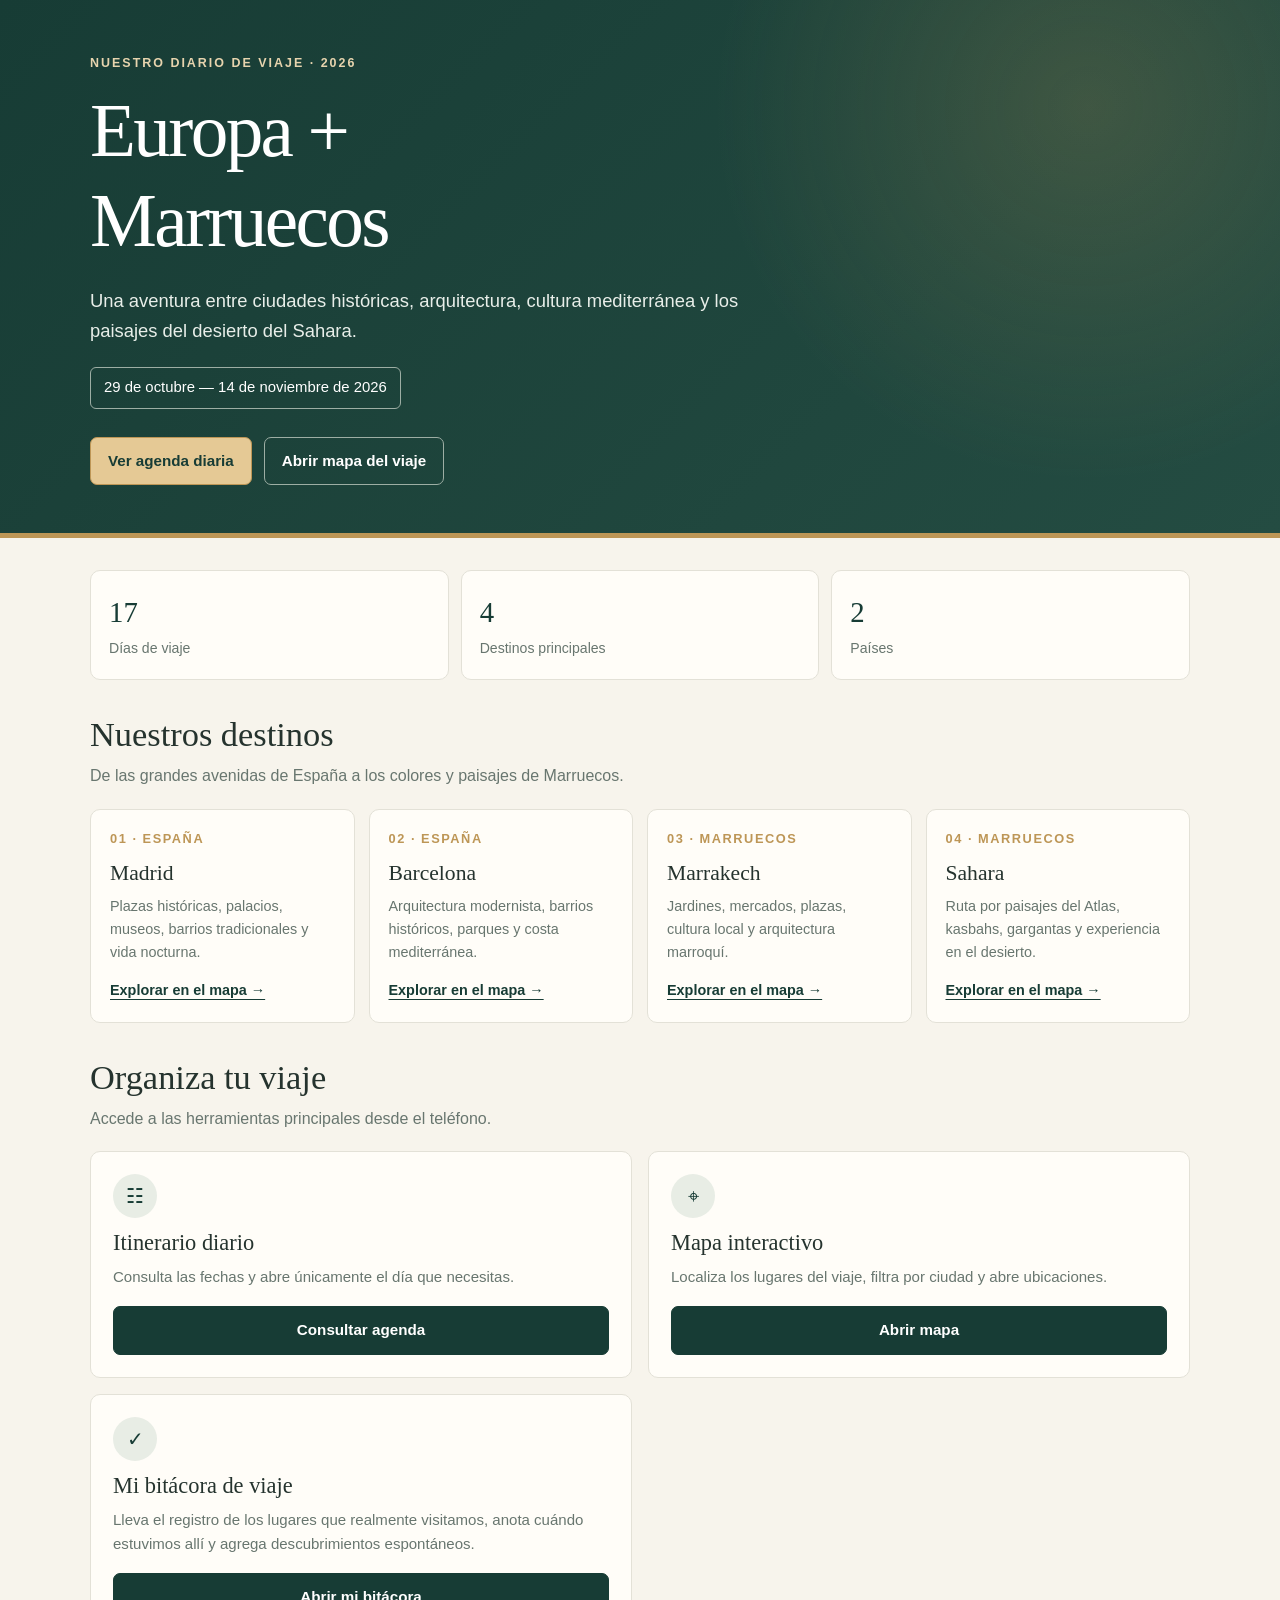
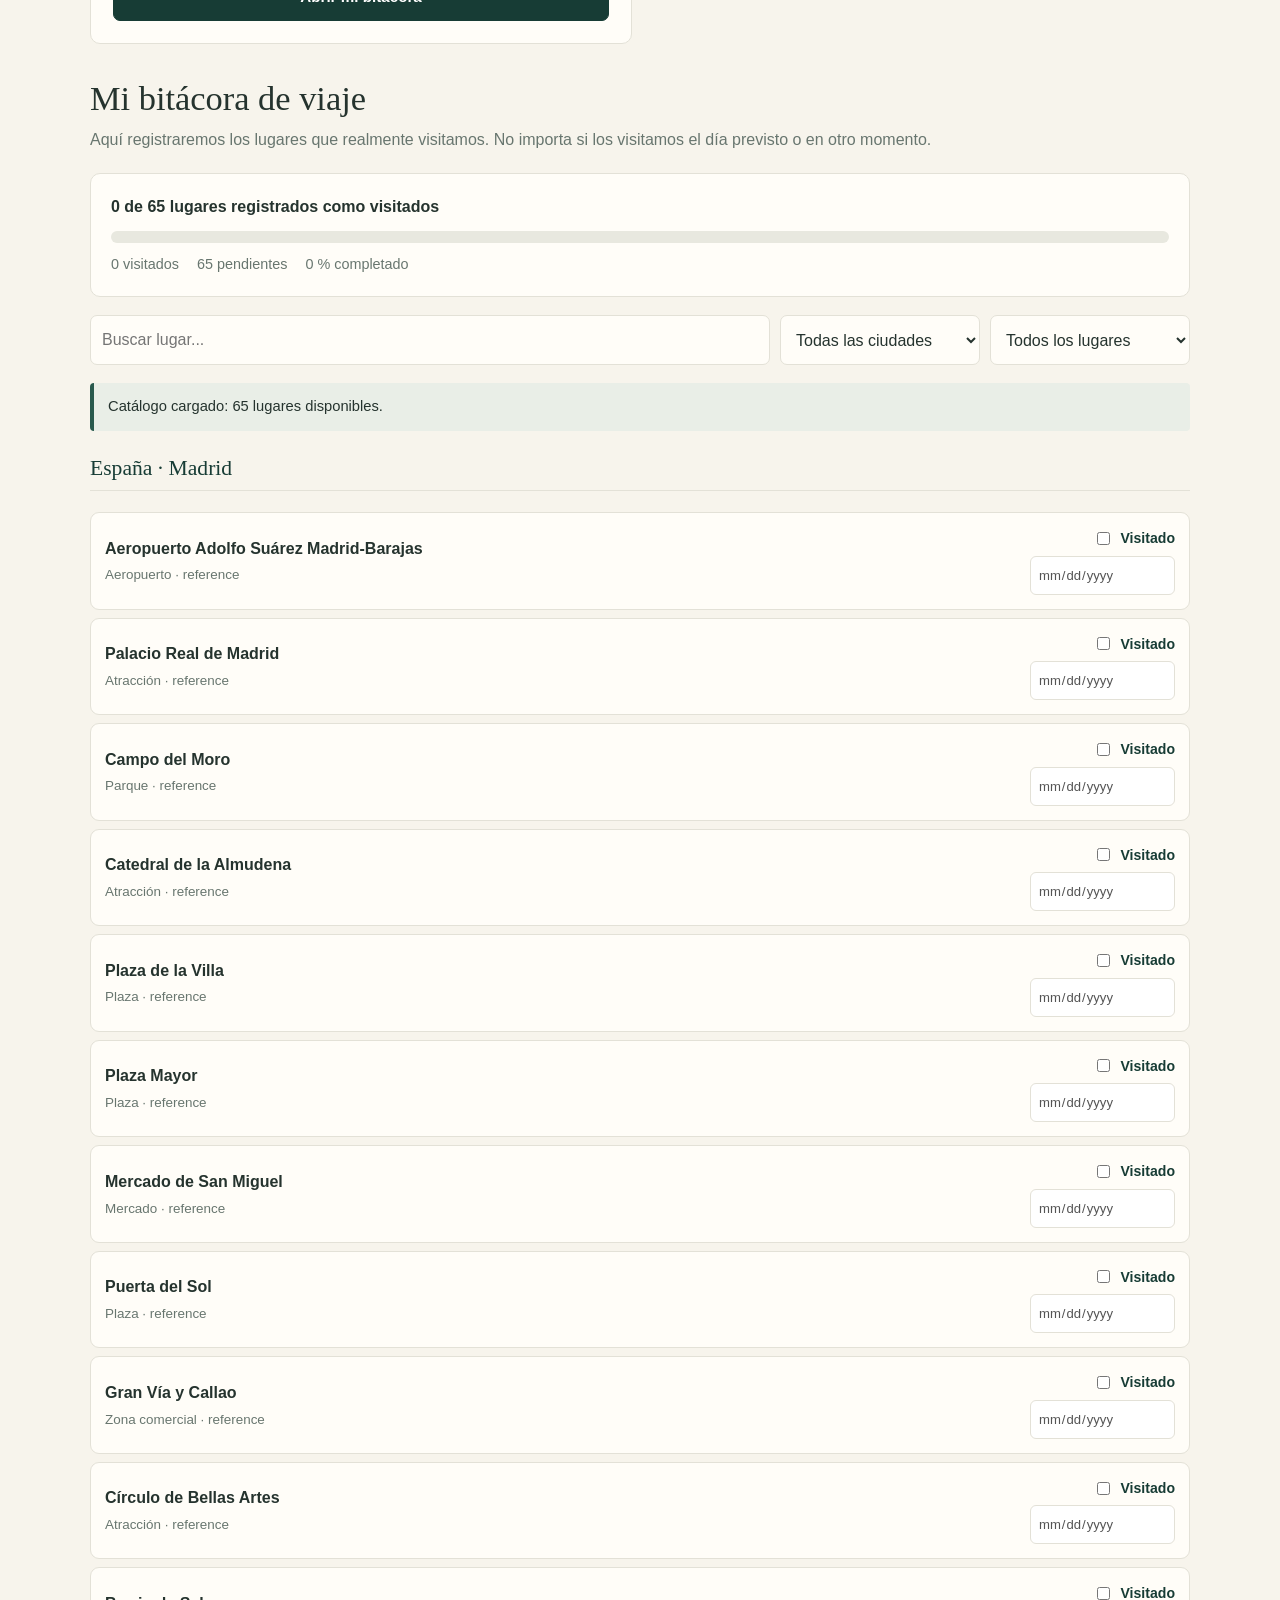
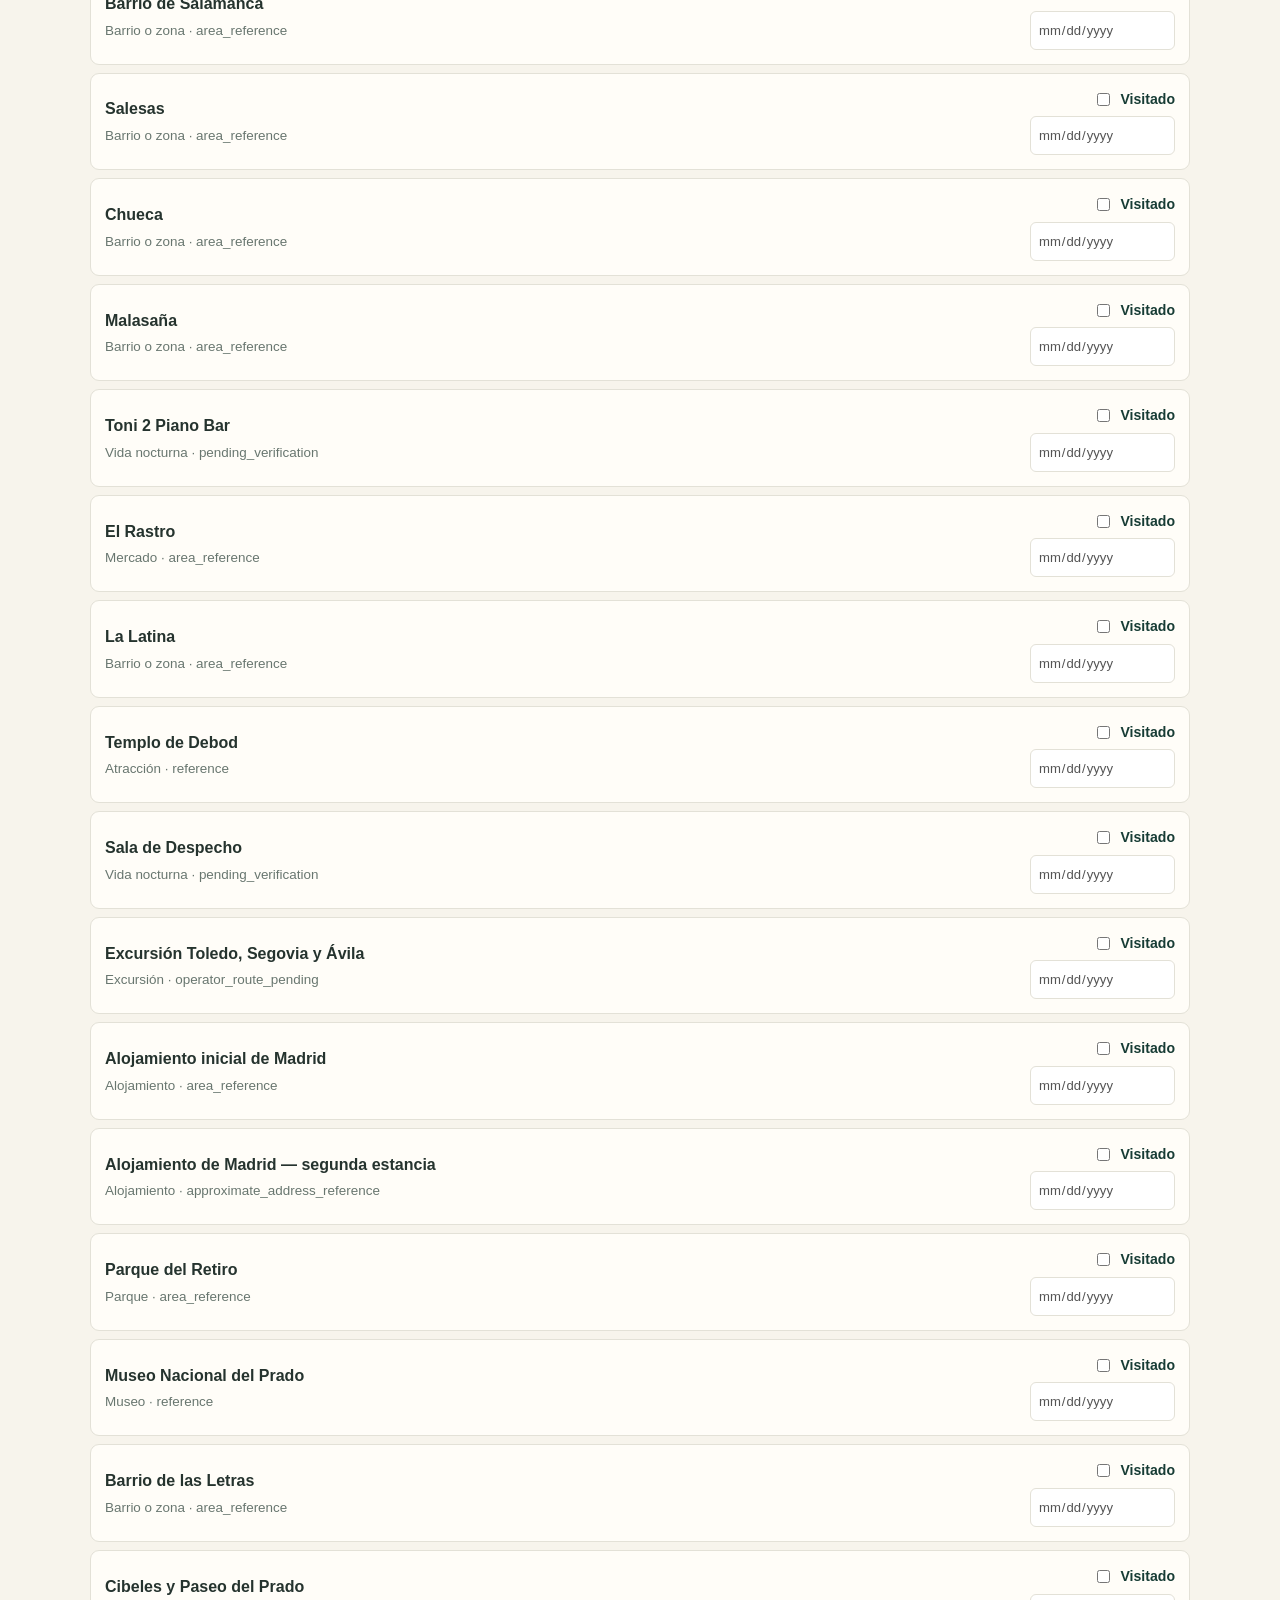
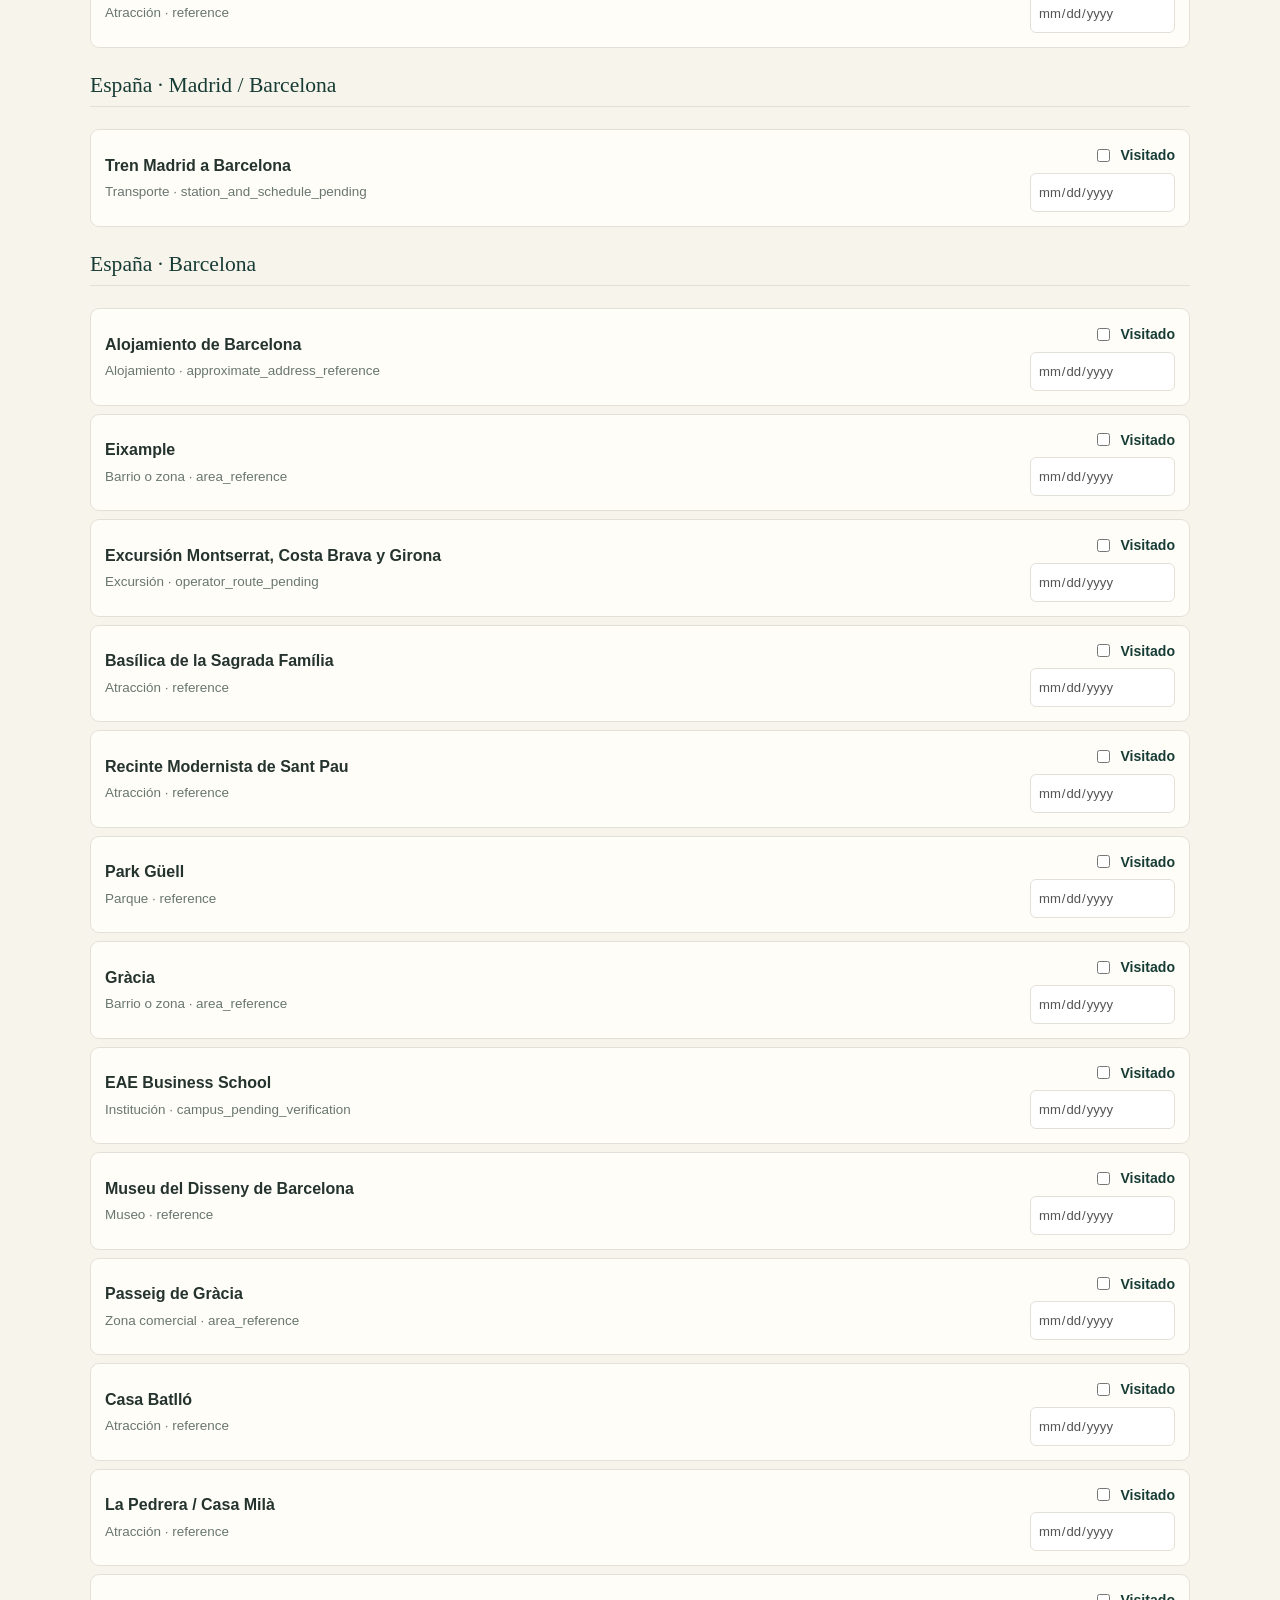
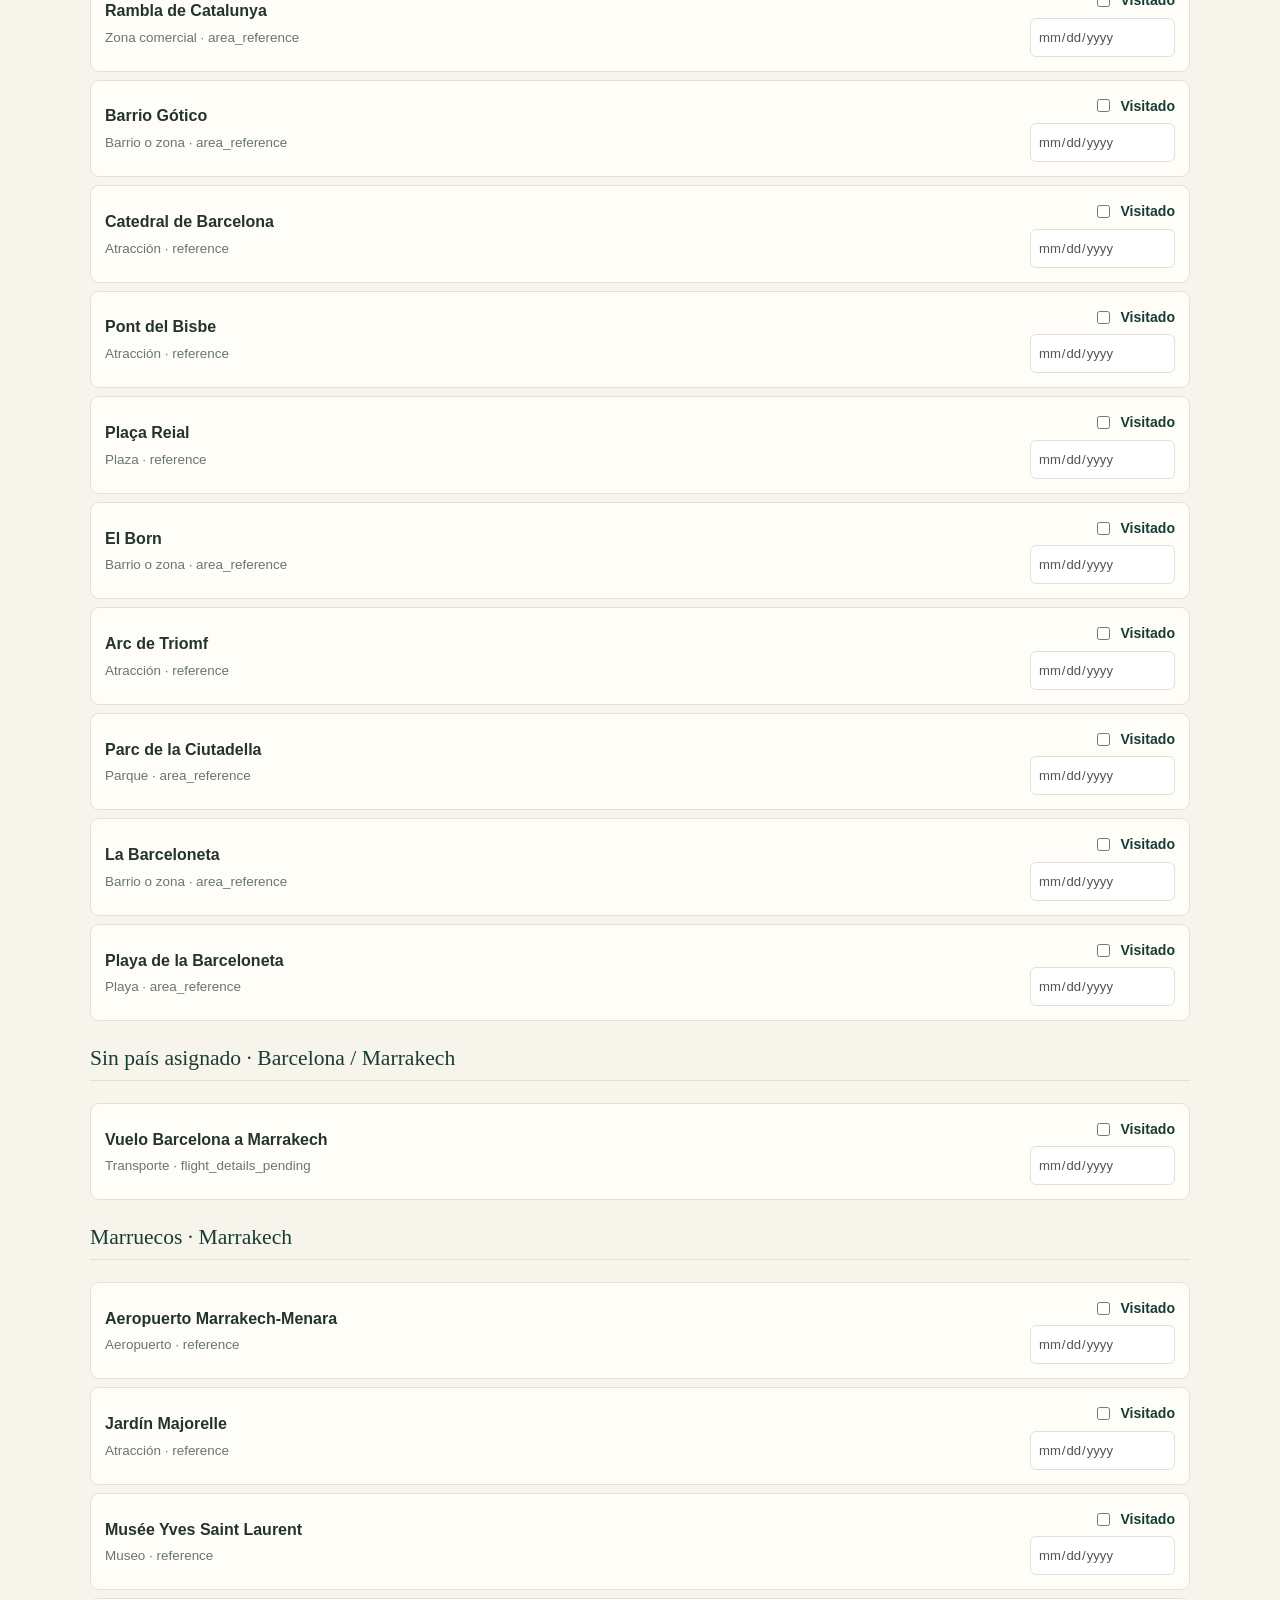
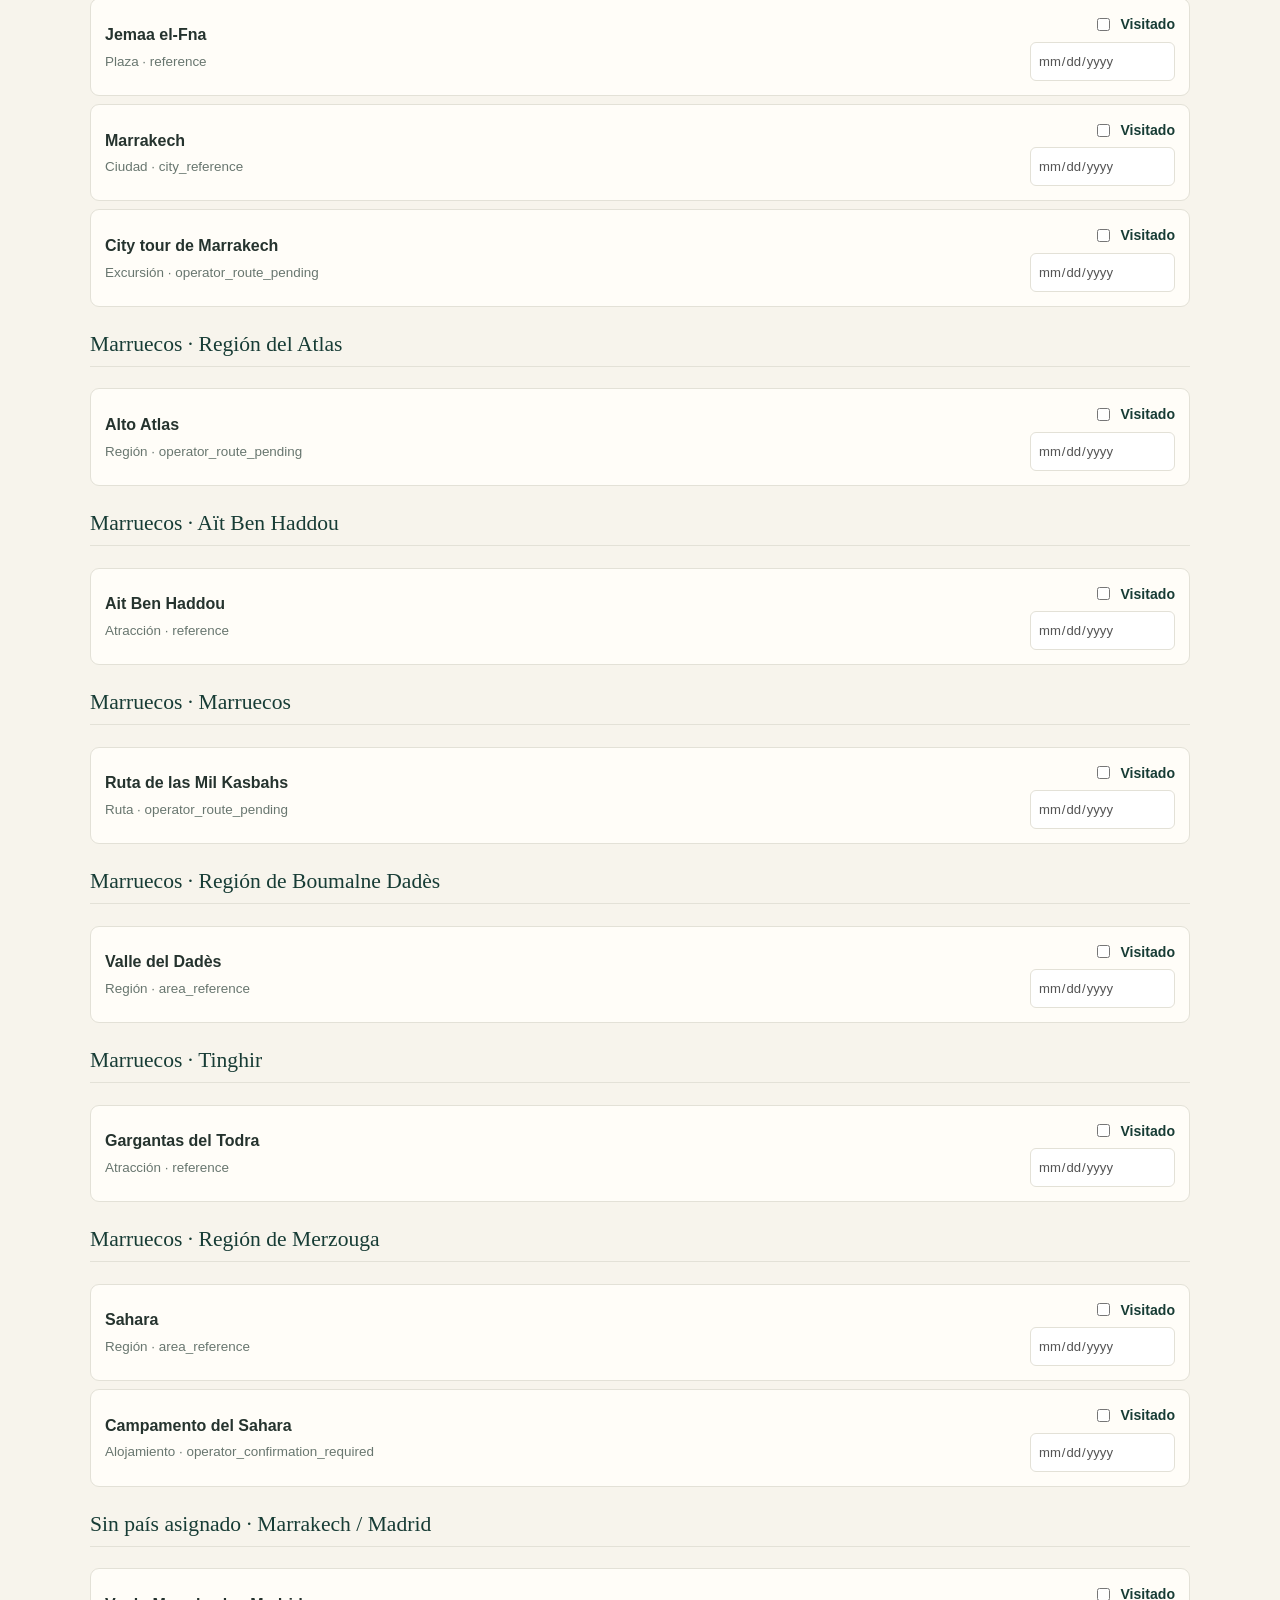
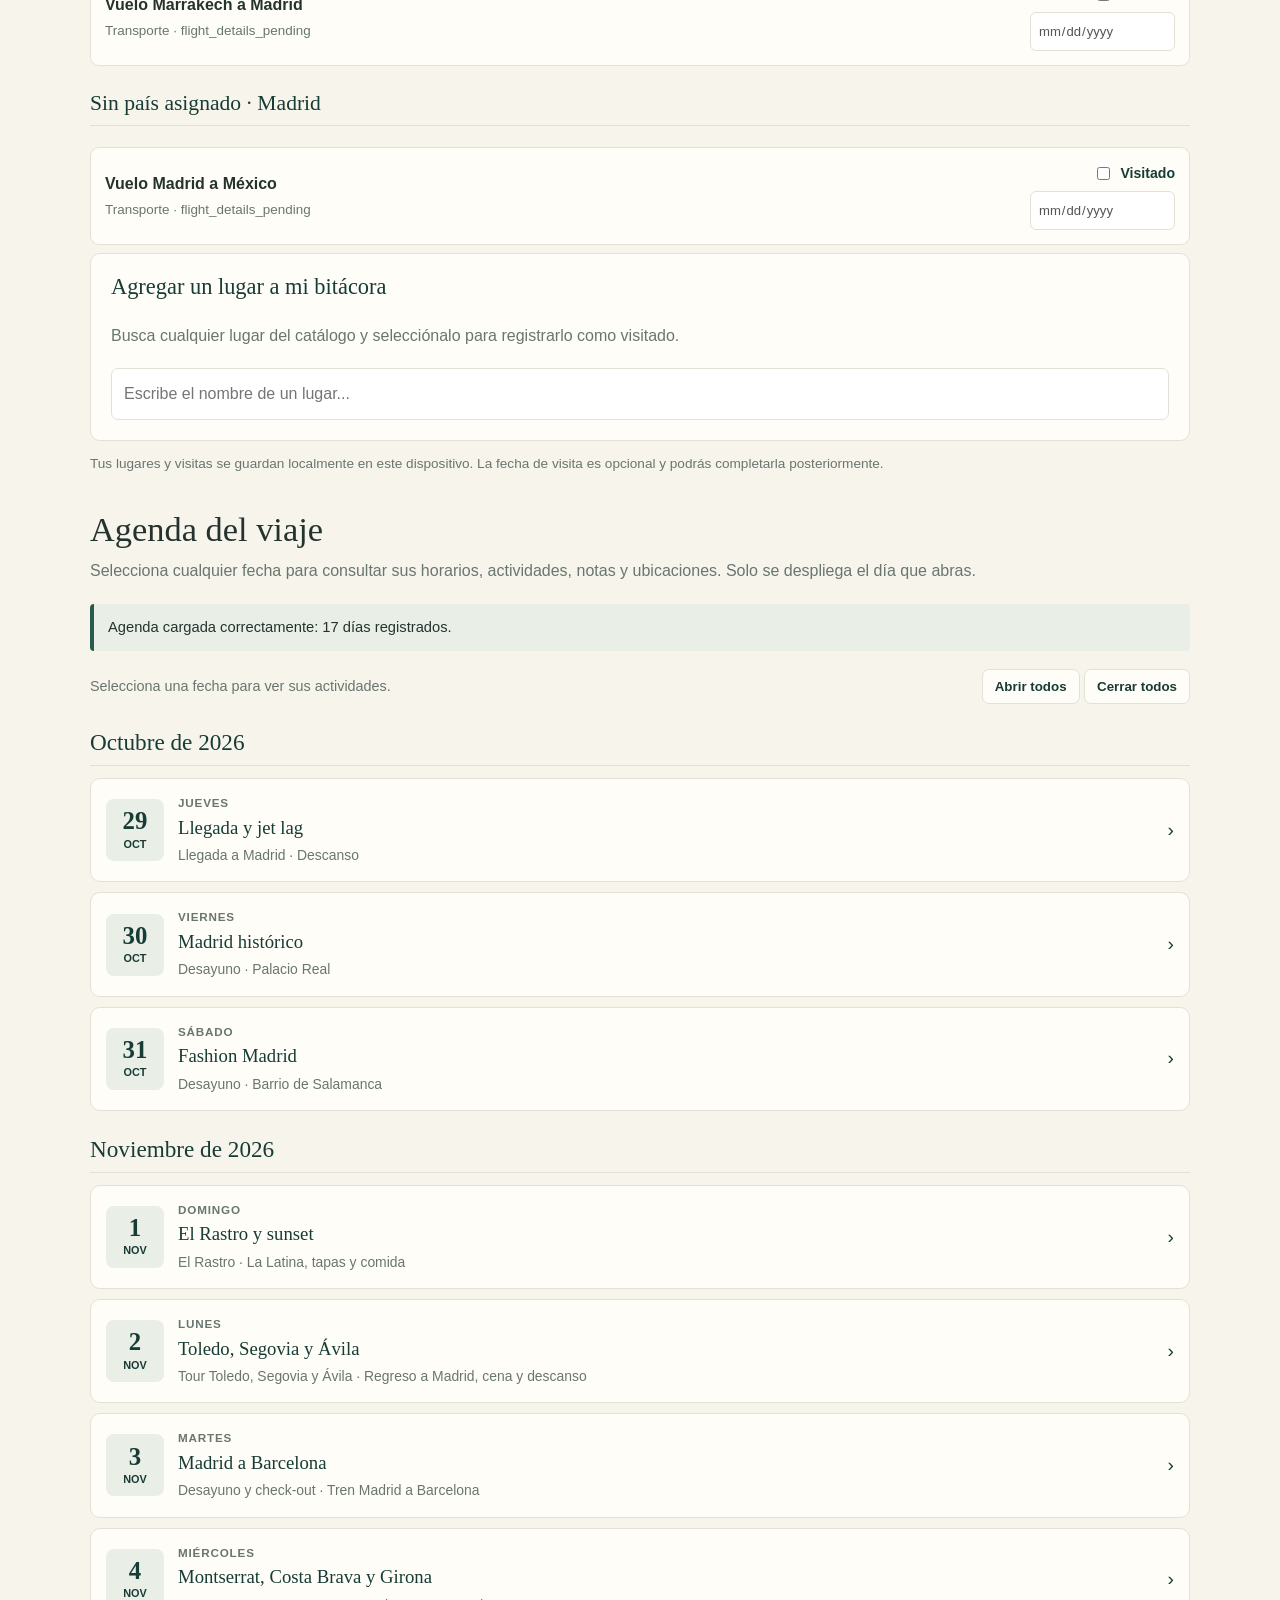
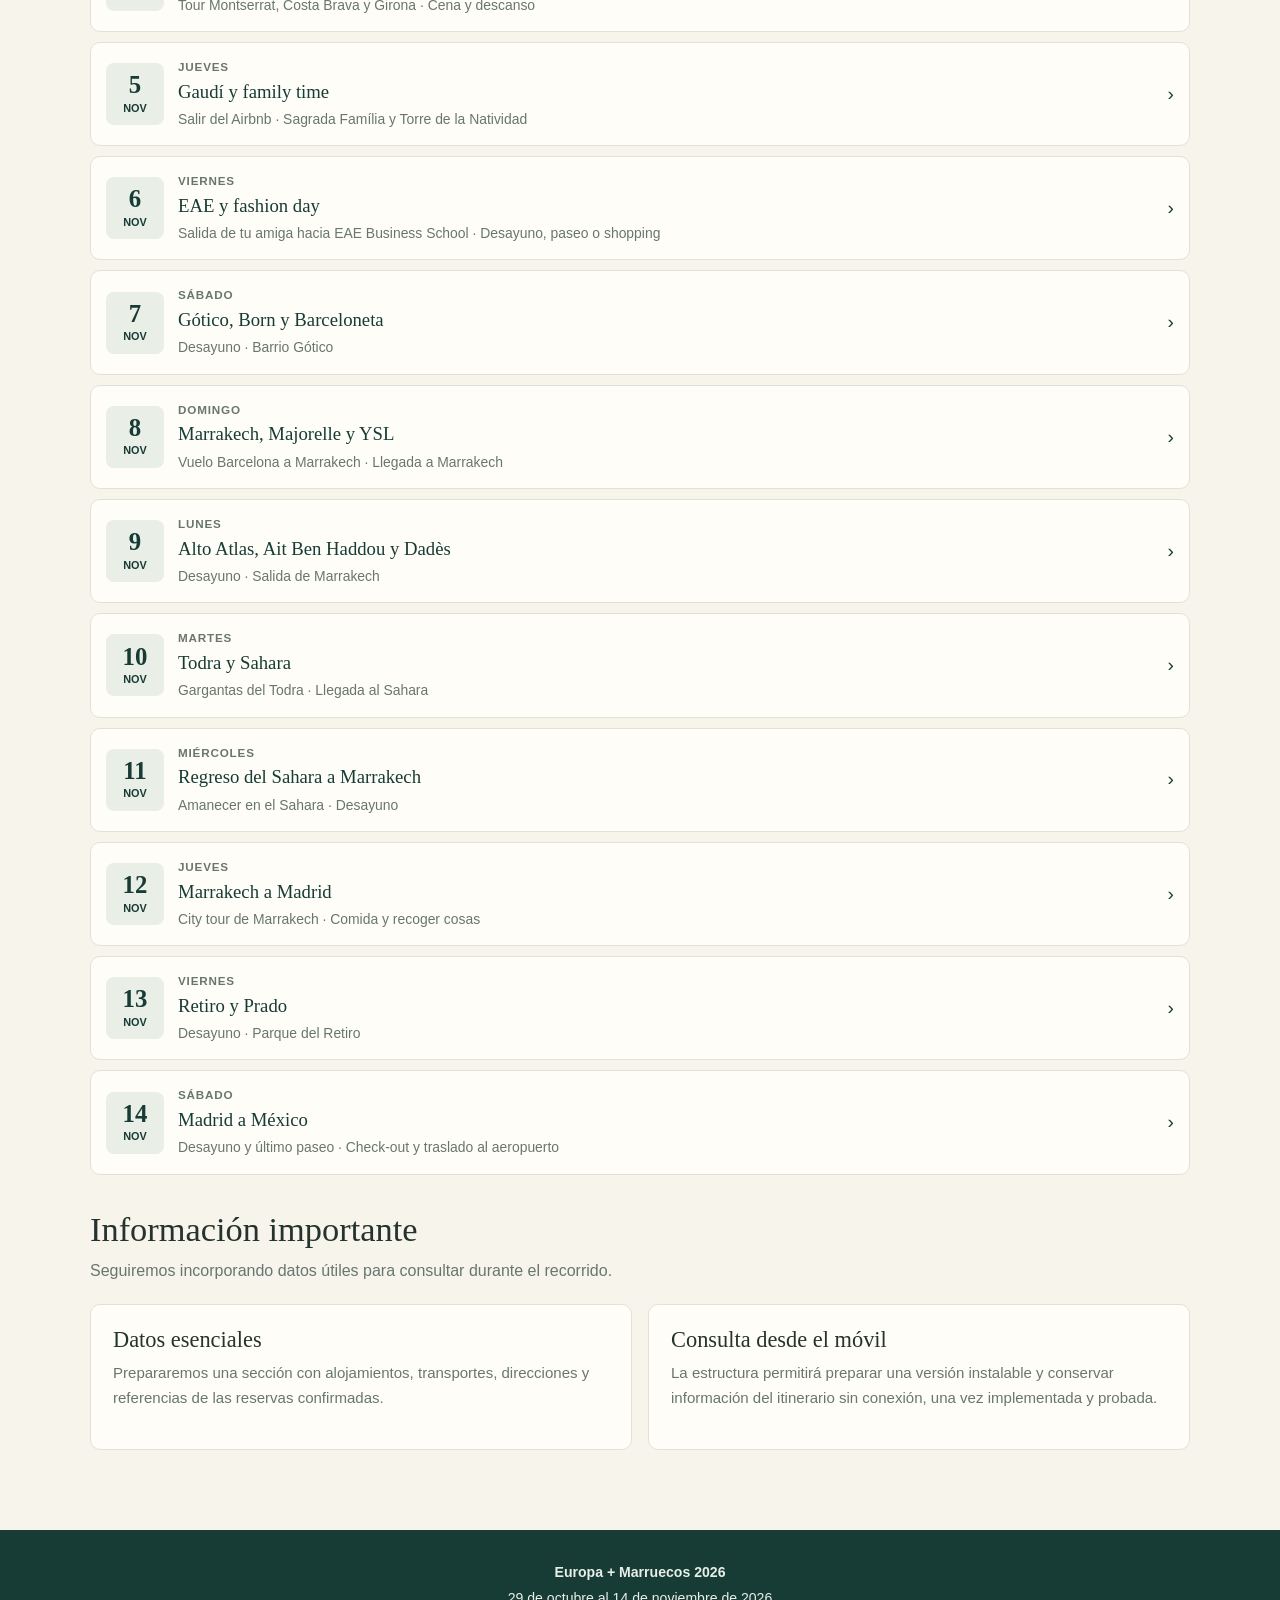
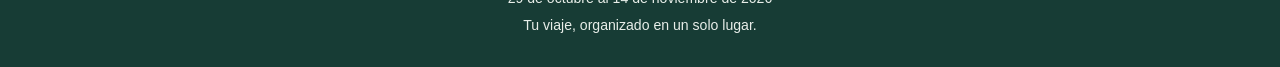
==== index.html @ 11d39364 "Improve bitacora search and error handling Updated bitacora search functionality to include more fie" ====
<!DOCTYPE html>
<html lang="es">
<head>
  <meta charset="UTF-8">
  <meta name="viewport" content="width=device-width, initial-scale=1">

  <meta name="description"
    content="Portal de viaje Europa y Marruecos 2026: itinerario, destinos y mapa.">
  <meta name="theme-color" content="#173c35">

  <title>Europa + Marruecos 2026 | Nuestro viaje</title>

  <style>
    :root {
      --green: #173c35;
      --green-light: #28594d;
      --cream: #f7f4ec;
      --paper: #fffdf8;
      --gold: #bd9656;
      --text: #25332e;
      --muted: #68766f;
      --border: #e3e1d7;
    }

    * { box-sizing: border-box; }

    html { scroll-behavior: smooth; }

    body {
      margin: 0;
      color: var(--text);
      background: var(--cream);
      font-family: Arial, Helvetica, sans-serif;
      line-height: 1.6;
    }

    a { color: inherit; }

    h1, h2, h3 {
      font-family: Georgia, "Times New Roman", serif;
      line-height: 1.2;
    }

    .hero {
      padding: 54px 22px 48px;
      color: white;
      background:
        radial-gradient(circle at 85% 20%, #bd965633 0, transparent 32%),
        linear-gradient(135deg, #173c35, #244c42);
      border-bottom: 5px solid var(--gold);
    }

    .hero-inner, main, .footer-inner {
      width: min(1100px, calc(100% - 32px));
      margin: 0 auto;
    }

    .eyebrow {
      margin: 0 0 12px;
      color: #e7d4ae;
      font-size: .78rem;
      font-weight: bold;
      letter-spacing: .16em;
      text-transform: uppercase;
    }

    h1 {
      max-width: 760px;
      margin: 0;
      font-size: clamp(2.4rem, 7vw, 4.7rem);
      font-weight: normal;
      letter-spacing: -.035em;
    }

    .hero-description {
      max-width: 650px;
      margin: 20px 0 0;
      color: #e8eee9;
      font-size: clamp(1rem, 2vw, 1.15rem);
    }

    .date-pill {
      display: inline-block;
      margin-top: 22px;
      padding: 8px 13px;
      border: 1px solid #9daea4;
      border-radius: 6px;
      font-size: .93rem;
    }

    .hero-actions {
      display: flex;
      flex-wrap: wrap;
      gap: 12px;
      margin-top: 28px;
    }

    .button {
      display: inline-flex;
      align-items: center;
      justify-content: center;
      min-height: 45px;
      padding: 11px 17px;
      border: 1px solid var(--gold);
      border-radius: 7px;
      color: var(--green);
      background: #e5c995;
      font-size: .95rem;
      font-weight: bold;
      text-decoration: none;
      text-align: center;
      cursor: pointer;
    }

    .button:hover, .button:focus-visible {
      filter: brightness(.95);
    }

    .button-outline {
      color: white;
      background: transparent;
      border-color: #9daea4;
    }

    main {
      padding-top: 32px;
      padding-bottom: 46px;
    }

    .section { margin-bottom: 34px; }

    .section-heading {
      margin: 0 0 8px;
      font-size: clamp(1.65rem, 4vw, 2.15rem);
      font-weight: normal;
    }

    .section-description {
      margin: 0 0 20px;
      color: var(--muted);
    }

    .overview {
      display: grid;
      grid-template-columns: repeat(3, minmax(0, 1fr));
      gap: 12px;
      margin-bottom: 34px;
    }

    .overview-card {
      padding: 18px;
      background: var(--paper);
      border: 1px solid var(--border);
      border-radius: 10px;
    }

    .overview-number {
      display: block;
      color: var(--green);
      font-family: Georgia, "Times New Roman", serif;
      font-size: 1.8rem;
    }

    .overview-label {
      color: var(--muted);
      font-size: .88rem;
    }

    .destination-grid {
      display: grid;
      grid-template-columns: repeat(4, minmax(0, 1fr));
      gap: 14px;
    }

    .destination {
      display: flex;
      flex-direction: column;
      min-height: 190px;
      padding: 19px;
      background: var(--paper);
      border: 1px solid var(--border);
      border-radius: 10px;
    }

    .destination-number {
      color: var(--gold);
      font-size: .8rem;
      font-weight: bold;
      letter-spacing: .12em;
    }

    .destination h3 {
      margin: 12px 0 8px;
      font-size: 1.35rem;
      font-weight: normal;
    }

    .destination p {
      margin: 0;
      color: var(--muted);
      font-size: .9rem;
    }

    .destination a {
      margin-top: auto;
      padding-top: 15px;
      color: var(--green);
      font-size: .9rem;
      font-weight: bold;
      text-underline-offset: 4px;
    }

    .feature-grid {
      display: grid;
      grid-template-columns: repeat(2, minmax(0, 1fr));
      gap: 16px;
    }

    .feature {
      padding: 22px;
      background: var(--paper);
      border: 1px solid var(--border);
      border-radius: 10px;
    }

    .feature-symbol {
      display: inline-flex;
      align-items: center;
      justify-content: center;
      width: 44px;
      height: 44px;
      margin-bottom: 12px;
      border-radius: 50%;
      color: var(--green);
      background: #e8ede5;
      font-size: 1.25rem;
    }

    .feature h3 {
      margin: 0 0 8px;
      font-size: 1.4rem;
      font-weight: normal;
    }

    .feature p {
      margin: 0 0 17px;
      color: var(--muted);
      font-size: .94rem;
    }

    .feature .button {
      width: 100%;
      color: white;
      background: var(--green);
      border-color: var(--green);
    }

    .feature .button:hover {
      background: var(--green-light);
    }

    .status {
      margin: 12px 0;
      padding: 12px 14px;
      background: #e9eee7;
      border-left: 4px solid var(--green-light);
      border-radius: 4px;
      font-size: .92rem;
      overflow-wrap: anywhere;
    }

    /* Agenda por día */
    .agenda-tools {
      display: flex;
      flex-wrap: wrap;
      align-items: center;
      justify-content: space-between;
      gap: 10px;
      margin: 18px 0;
    }

    .agenda-tools p {
      margin: 0;
      color: var(--muted);
      font-size: .9rem;
    }

    .small-button {
      padding: 9px 12px;
      border: 1px solid var(--border);
      border-radius: 7px;
      color: var(--green);
      background: var(--paper);
      font-weight: bold;
      cursor: pointer;
    }

    .month-heading {
      margin: 25px 0 12px;
      padding-bottom: 8px;
      color: var(--green);
      border-bottom: 1px solid var(--border);
      font-size: 1.45rem;
      font-weight: normal;
    }

    .day-list {
      display: grid;
      gap: 10px;
    }

    .day-card {
      overflow: hidden;
      background: var(--paper);
      border: 1px solid var(--border);
      border-radius: 10px;
      scroll-margin-top: 15px;
    }

    .day-card[open] {
      border-color: #c7b184;
      box-shadow: 0 3px 12px #173c350b;
    }

    .day-summary {
      display: flex;
      align-items: center;
      gap: 14px;
      padding: 15px;
      cursor: pointer;
      list-style: none;
    }

    .day-summary::-webkit-details-marker { display: none; }

    .day-date {
      display: flex;
      flex: 0 0 58px;
      min-height: 62px;
      flex-direction: column;
      align-items: center;
      justify-content: center;
      border-radius: 8px;
      color: var(--green);
      background: #e9eee7;
      text-align: center;
    }

    .day-date strong {
      font-family: Georgia, "Times New Roman", serif;
      font-size: 1.55rem;
      line-height: 1.15;
    }

    .day-date span {
      font-size: .68rem;
      font-weight: bold;
      text-transform: uppercase;
    }

    .day-summary-content {
      flex: 1;
      min-width: 0;
    }

    .day-weekday {
      display: block;
      margin-bottom: 3px;
      color: var(--muted);
      font-size: .73rem;
      font-weight: bold;
      letter-spacing: .07em;
      text-transform: uppercase;
    }

    .day-title {
      display: block;
      color: var(--green);
      font-family: Georgia, "Times New Roman", serif;
      font-size: 1.17rem;
      font-weight: normal;
      line-height: 1.3;
    }

    .day-preview {
      display: block;
      margin-top: 4px;
      color: var(--muted);
      font-size: .87rem;
      overflow-wrap: anywhere;
    }

    .day-chevron {
      flex: 0 0 auto;
      color: var(--green);
      font-size: 1.2rem;
      transition: transform .2s ease;
    }

    .day-card[open] .day-chevron {
      transform: rotate(90deg);
    }

    .day-detail {
      padding: 0 18px 19px;
      border-top: 1px solid var(--border);
    }

    .day-description {
      margin: 16px 0;
      color: var(--muted);
    }

    .activity-list {
      display: grid;
      gap: 0;
      margin: 12px 0 18px;
      padding: 0;
      list-style: none;
    }

    .activity-item {
      display: grid;
      grid-template-columns: minmax(75px, auto) 1fr;
      gap: 12px;
      padding: 12px 0;
      border-bottom: 1px solid #eeece4;
    }

    .activity-time {
      color: var(--green);
      font-size: .85rem;
      font-weight: bold;
    }

    .activity-name {
      font-weight: bold;
      overflow-wrap: anywhere;
    }

    .activity-description {
      margin-top: 4px;
      color: var(--muted);
      font-size: .9rem;
      overflow-wrap: anywhere;
    }

    .activity-map-link {
      display: inline-block;
      margin-top: 5px;
      color: var(--green);
      font-size: .86rem;
      font-weight: bold;
      text-underline-offset: 3px;
    }

    .day-map-link {
      display: inline-block;
      margin-top: 6px;
      padding: 9px 12px;
      border: 1px solid var(--green);
      border-radius: 6px;
      color: var(--green);
      font-size: .88rem;
      font-weight: bold;
      text-decoration: none;
    }

    .day-map-link:hover {
      color: white;
      background: var(--green);
    }

    .empty-state {
      padding: 18px;
      color: var(--muted);
      background: var(--paper);
      border: 1px dashed #c9cbbf;
      border-radius: 9px;
    }

    .footer {
      padding: 27px 16px;
      color: #e8eee9;
      background: var(--green);
      text-align: center;
      font-size: .88rem;
    }

    .footer p { margin: 4px 0; }

    @media (max-width: 800px) {
      .destination-grid {
        grid-template-columns: repeat(2, minmax(0, 1fr));
      }
    }

    @media (max-width: 520px) {
      .hero { padding: 38px 0; }

      .hero-inner, main, .footer-inner {
        width: calc(100% - 24px);
      }

      .overview { gap: 7px; }

      .overview-card { padding: 12px 9px; }

      .overview-number { font-size: 1.4rem; }

      .overview-label { font-size: .75rem; }

      .destination-grid, .feature-grid {
        grid-template-columns: 1fr;
      }

      .destination { min-height: 155px; }

      .day-summary { gap: 10px; padding: 12px; }

      .day-date { flex-basis: 50px; min-height: 57px; }

      .day-title { font-size: 1.05rem; }

      .day-preview { font-size: .82rem; }

      .day-detail { padding: 0 13px 16px; }

      .activity-item {
        grid-template-columns: 1fr;
        gap: 3px;
      }
    }
    /* BITÁCORA DE VIAJE */
.bitacora-progress {
  padding: 20px;
  margin-bottom: 18px;
  background: var(--paper);
  border: 1px solid var(--border);
  border-radius: 10px;
}

.progress-track {
  height: 12px;
  margin-top: 12px;
  overflow: hidden;
  background: #e8e8df;
  border-radius: 20px;
}

.progress-fill {
  width: 0;
  height: 100%;
  background: var(--green-light);
  border-radius: 20px;
  transition: width .25s ease;
}

.bitacora-stats {
  display: flex;
  flex-wrap: wrap;
  gap: 18px;
  margin-top: 10px;
  color: var(--muted);
  font-size: .9rem;
}

.bitacora-tools {
  display: flex;
  flex-wrap: wrap;
  gap: 10px;
  margin: 18px 0;
}

.bitacora-tools input,
.bitacora-tools select,
.bitacora-form input,
.bitacora-form select {
  min-width: 0;
  padding: 11px;
  border: 1px solid var(--border);
  border-radius: 7px;
  background: var(--paper);
  color: var(--text);
  font: inherit;
}

.bitacora-tools input {
  flex: 1 1 220px;
}

.bitacora-tools select {
  flex: 0 1 200px;
}

.bitacora-group {
  margin-top: 25px;
}

.bitacora-group h3 {
  padding-bottom: 8px;
  color: var(--green);
  border-bottom: 1px solid var(--border);
  font-size: 1.35rem;
  font-weight: normal;
}

.bitacora-item {
  display: grid;
  grid-template-columns: minmax(0, 1fr) auto;
  gap: 12px;
  align-items: center;
  padding: 14px;
  margin-bottom: 8px;
  background: var(--paper);
  border: 1px solid var(--border);
  border-radius: 9px;
}

.bitacora-item.visited {
  background: #edf2eb;
  border-color: #bdcdbd;
}

.bitacora-item-name {
  font-weight: bold;
}

.bitacora-item-meta {
  margin-top: 3px;
  color: var(--muted);
  font-size: .84rem;
}

.bitacora-item-control {
  display: flex;
  flex-direction: column;
  align-items: flex-end;
  gap: 6px;
}

.bitacora-check {
  display: flex;
  align-items: center;
  gap: 7px;
  font-size: .88rem;
  font-weight: bold;
  color: var(--green);
}

.bitacora-date {
  width: 145px;
  padding: 7px;
  border: 1px solid var(--border);
  border-radius: 6px;
  font: inherit;
  font-size: .82rem;
  background: white;
}

.bitacora-form {
  display: grid;
  grid-template-columns: repeat(2, minmax(0, 1fr));
  gap: 10px;
  padding: 18px;
  background: var(--paper);
  border: 1px solid var(--border);
  border-radius: 10px;
}

.bitacora-form h3,
.bitacora-form p {
  grid-column: 1 / -1;
  margin: 0;
}

.bitacora-form .button {
  grid-column: 1 / -1;
  color: white;
  background: var(--green);
}

.bitacora-note {
  margin-top: 12px;
  color: var(--muted);
  font-size: .85rem;
}

@media (max-width: 520px) {
  .bitacora-item {
    grid-template-columns: 1fr;
  }

  .bitacora-item-control {
    flex-direction: row;
    justify-content: space-between;
    align-items: center;
  }

  .bitacora-form {
    grid-template-columns: 1fr;
  }

  .bitacora-form input,
  .bitacora-form select {
    width: 100%;
  }
}

    
/* Buscador para agregar lugares a la bitácora */

.bitacora-add {
  padding: 20px;
  background: var(--paper);
  border: 1px solid var(--border);
  border-radius: 10px;
}

.bitacora-add h3 {
  margin-top: 0;
  color: var(--green);
  font-family: Georgia, "Times New Roman", serif;
  font-size: 1.4rem;
  font-weight: normal;
}

.bitacora-search-add input,
.bitacora-selected input,
.bitacora-custom input,
.bitacora-custom select {
  width: 100%;
  min-width: 0;
  padding: 12px;
  border: 1px solid var(--border);
  border-radius: 7px;
  background: white;
  color: var(--text);
  font: inherit;
}

.bitacora-add-results {
  display: grid;
  gap: 7px;
  margin-top: 10px;
}

.bitacora-result {
  width: 100%;
  padding: 12px;
  border: 1px solid var(--border);
  border-radius: 7px;
  background: white;
  color: var(--text);
  text-align: left;
  cursor: pointer;
}

.bitacora-result:hover {
  background: #edf2eb;
  border-color: var(--green-light);
}

.bitacora-result strong,
.bitacora-result span {
  display: block;
}

.bitacora-result span {
  margin-top: 3px;
  color: var(--muted);
  font-size: .85rem;
}

.bitacora-selected,
.bitacora-custom {
  margin-top: 15px;
  padding: 16px;
  background: #edf2eb;
  border: 1px solid #bdcdbd;
  border-radius: 8px;
}

.bitacora-selected p,
.bitacora-custom p {
  color: var(--muted);
  font-size: .9rem;
}

.bitacora-selected label,
.bitacora-custom label {
  display: block;
  margin: 12px 0 5px;
  font-size: .88rem;
  font-weight: bold;
}

.bitacora-selected .button,
.bitacora-custom .button {
  width: 100%;
  margin-top: 14px;
  color: white;
  background: var(--green);
  border-color: var(--green);
}

.bitacora-add-results:empty {
  display: none;
}

@media (max-width: 520px) {
  .bitacora-add {
    padding: 15px;
  }
}

    
  </style>
</head>

<body>
  <header class="hero">
    <div class="hero-inner">
      <p class="eyebrow">Nuestro diario de viaje · 2026</p>
      <h1>Europa +<br>Marruecos</h1>

      <p class="hero-description">
        Una aventura entre ciudades históricas, arquitectura,
        cultura mediterránea y los paisajes del desierto del Sahara.
      </p>

      <div class="date-pill">
        29 de octubre — 14 de noviembre de 2026
      </div>

      <div class="hero-actions">
        <a class="button" href="#itinerario">Ver agenda diaria</a>
        <a class="button button-outline" href="./mapa.html">
          Abrir mapa del viaje
        </a>
      </div>
    </div>
  </header>

  <main>
    <section class="overview" aria-label="Resumen del viaje">
      <div class="overview-card">
        <span class="overview-number">17</span>
        <span class="overview-label">Días de viaje</span>
      </div>
      <div class="overview-card">
        <span class="overview-number">4</span>
        <span class="overview-label">Destinos principales</span>
      </div>
      <div class="overview-card">
        <span class="overview-number">2</span>
        <span class="overview-label">Países</span>
      </div>
    </section>

    <section class="section" id="destinos">
      <h2 class="section-heading">Nuestros destinos</h2>
      <p class="section-description">
        De las grandes avenidas de España a los colores y paisajes de Marruecos.
      </p>

      <div class="destination-grid">
        <article class="destination">
          <span class="destination-number">01 · ESPAÑA</span>
          <h3>Madrid</h3>
          <p>Plazas históricas, palacios, museos, barrios tradicionales y vida nocturna.</p>
          <a href="./mapa.html?city=Madrid">Explorar en el mapa →</a>
        </article>

        <article class="destination">
          <span class="destination-number">02 · ESPAÑA</span>
          <h3>Barcelona</h3>
          <p>Arquitectura modernista, barrios históricos, parques y costa mediterránea.</p>
          <a href="./mapa.html?city=Barcelona">Explorar en el mapa →</a>
        </article>

        <article class="destination">
          <span class="destination-number">03 · MARRUECOS</span>
          <h3>Marrakech</h3>
          <p>Jardines, mercados, plazas, cultura local y arquitectura marroquí.</p>
          <a href="./mapa.html?city=Marrakech">Explorar en el mapa →</a>
        </article>

        <article class="destination">
          <span class="destination-number">04 · MARRUECOS</span>
          <h3>Sahara</h3>
          <p>Ruta por paisajes del Atlas, kasbahs, gargantas y experiencia en el desierto.</p>
          <a href="./mapa.html?city=Sahara">Explorar en el mapa →</a>
        </article>
      </div>
    </section>

    <section class="section">
      <h2 class="section-heading">Organiza tu viaje</h2>
      <p class="section-description">
        Accede a las herramientas principales desde el teléfono.
      </p>

      <div class="feature-grid">
        <article class="feature">
          <div class="feature-symbol" aria-hidden="true">☷</div>
          <h3>Itinerario diario</h3>
          <p>Consulta las fechas y abre únicamente el día que necesitas.</p>
          <a class="button" href="#itinerario">Consultar agenda</a>
        </article>

        <article class="feature">
          <div class="feature-symbol" aria-hidden="true">⌖</div>
          <h3>Mapa interactivo</h3>
          <p>Localiza los lugares del viaje, filtra por ciudad y abre ubicaciones.</p>
          <a class="button" href="./mapa.html">Abrir mapa</a>
        </article>

        <article class="feature">
  <div class="feature-symbol" aria-hidden="true">✓</div>
  <h3>Mi bitácora de viaje</h3>
  <p>
    Lleva el registro de los lugares que realmente visitamos,
    anota cuándo estuvimos allí y agrega descubrimientos espontáneos.
  </p>
  <a class="button" href="#bitacora">Abrir mi bitácora</a>
</article>
        
      </div>
    </section>
<section class="section" id="bitacora">

  <h2 class="section-heading">Mi bitácora de viaje</h2>

  <p class="section-description">
    Aquí registraremos los lugares que realmente visitamos.
    No importa si los visitamos el día previsto o en otro momento.
  </p>

  <div class="bitacora-progress">
    <strong id="bitacoraProgressText">Preparando bitácora...</strong>

    <div class="progress-track">
      <div class="progress-fill" id="bitacoraProgressFill"></div>
    </div>

    <div class="bitacora-stats">
      <span id="bitacoraVisitedCount">0 visitados</span>
      <span id="bitacoraPendingCount">0 pendientes</span>
      <span id="bitacoraPercent">0 % completado</span>
    </div>
  </div>

  <div class="bitacora-tools">
    <input
      type="search"
      id="bitacoraSearch"
      placeholder="Buscar lugar..."
      aria-label="Buscar lugar"
    >

    <select id="bitacoraCityFilter" aria-label="Filtrar por ciudad">
      <option value="">Todas las ciudades</option>
    </select>

    <select id="bitacoraStatusFilter" aria-label="Filtrar por estado">
      <option value="all">Todos los lugares</option>
      <option value="pending">Pendientes</option>
      <option value="visited">Visitados</option>
    </select>
  </div>

  <p id="bitacoraStatus" class="status" role="status" aria-live="polite">
    Cargando lugares...
  </p>

  <div id="bitacoraList">
    <div class="empty-state">Preparando catálogo de lugares...</div>
  </div>


<div class="bitacora-add">
  <h3>Agregar un lugar a mi bitácora</h3>
  <p class="section-description">
    Busca cualquier lugar del catálogo y selecciónalo para registrarlo como visitado.
  </p>

  <div class="bitacora-search-add">
    <input
      type="search"
      id="bitacoraAddSearch"
      placeholder="Escribe el nombre de un lugar..."
      autocomplete="off"
      aria-label="Buscar un lugar para agregar a la bitácora"
    >
    <div id="bitacoraAddResults" class="bitacora-add-results"></div>
  </div>

  <div id="bitacoraSelected" class="bitacora-selected" hidden>
    <strong id="bitacoraSelectedName"></strong>
    <p id="bitacoraSelectedMeta"></p>

    <label for="bitacoraAddDate">Fecha de visita (opcional)</label>
    <input type="date" id="bitacoraAddDate">

    <button type="button" class="button" id="bitacoraConfirmAdd">
      Marcar como visitado
    </button>
  </div>

  <div id="bitacoraCustom" class="bitacora-custom" hidden>
    <p>
      No encontramos este lugar en nuestro catálogo.
      Puedes incorporarlo como un lugar nuevo.
    </p>

    <label for="bitacoraCustomCity">Ciudad o región</label>
    <input
      type="text"
      id="bitacoraCustomCity"
      placeholder="Ciudad o región"
      maxlength="80"
    >

    <label for="bitacoraCustomCountry">País</label>
    <select id="bitacoraCustomCountry">
      <option value="España">España</option>
      <option value="Marruecos">Marruecos</option>
      <option value="Otro">Otro</option>
    </select>

    <label for="bitacoraCustomDate">Fecha de visita (opcional)</label>
    <input type="date" id="bitacoraCustomDate">

    <button type="button" class="button" id="bitacoraCreateCustom">
      Agregar y marcar como visitado
    </button>
  </div>
</div>

<p class="bitacora-note">
  Tus lugares y visitas se guardan localmente en este dispositivo.
  La fecha de visita es opcional y podrás completarla posteriormente.
</p>
</div>


</section>
    
    <section class="section" id="itinerario">
      <h2 class="section-heading">Agenda del viaje</h2>
      <p class="section-description">
        Selecciona cualquier fecha para consultar sus horarios, actividades,
        notas y ubicaciones. Solo se despliega el día que abras.
      </p>

      <p id="itineraryStatus" class="status" role="status" aria-live="polite">
        Cargando agenda…
      </p>

      <div class="agenda-tools">
        <p id="agendaCount">Preparando fechas del viaje…</p>
        <div>
          <button type="button" id="openAllDays" class="small-button">
            Abrir todos
          </button>
          <button type="button" id="closeAllDays" class="small-button">
            Cerrar todos
          </button>
        </div>
      </div>

      <div id="dayList">
        <div class="empty-state">Preparando la información del viaje…</div>
      </div>
    </section>

    <section class="section">
      <h2 class="section-heading">Información importante</h2>
      <p class="section-description">
        Seguiremos incorporando datos útiles para consultar durante el recorrido.
      </p>

      <div class="feature-grid">
        <article class="feature">
          <h3>Datos esenciales</h3>
          <p>
            Prepararemos una sección con alojamientos, transportes,
            direcciones y referencias de las reservas confirmadas.
          </p>
        </article>

        <article class="feature">
          <h3>Consulta desde el móvil</h3>
          <p>
            La estructura permitirá preparar una versión instalable y
            conservar información del itinerario sin conexión, una vez
            implementada y probada.
          </p>
        </article>
      </div>
    </section>
  </main>

  <footer class="footer">
    <div class="footer-inner">
      <p><strong>Europa + Marruecos 2026</strong></p>
      <p>29 de octubre al 14 de noviembre de 2026</p>
      <p>Tu viaje, organizado en un solo lugar.</p>
    </div>
  </footer>

  <script>
    "use strict";

    const itineraryStatus = document.getElementById("itineraryStatus");
    const dayList = document.getElementById("dayList");
    const agendaCount = document.getElementById("agendaCount");

    function escapeHtml(value) {
      return String(value ?? "").replace(/[&<>"']/g, function (char) {
        return {
          "&": "&amp;",
          "<": "&lt;",
          ">": "&gt;",
          '"': "&quot;",
          "'": "&#39;"
        }[char];
      });
    }

    function getDays(data) {
      if (Array.isArray(data)) return data;
      if (Array.isArray(data.days)) return data.days;
      if (data.itinerary && Array.isArray(data.itinerary.days)) {
        return data.itinerary.days;
      }
      if (Array.isArray(data.itinerary)) return data.itinerary;
      return [];
    }

    function getDayTitle(day, index) {
      return day.title ||
        day.name ||
        day.city ||
        day.destination ||
        `Día ${day.day ?? day.number ?? index + 1}`;
    }

    function getDayDate(day) {
      return day.date || day.startDate || day.fecha || "";
    }

    function getDayDescription(day) {
      const description = day.description || day.summary || day.notes || "";
      return typeof description === "string" ? description : "";
    }

    function parseDate(value) {
      if (!value) return null;

      // Fecha ISO: YYYY-MM-DD, sin problemas de zona horaria.
      const iso = String(value).match(/^(\d{4})-(\d{2})-(\d{2})$/);

      if (iso) {
        return new Date(
          Number(iso[1]),
          Number(iso[2]) - 1,
          Number(iso[3]),
          12
        );
      }

      // Fecha en formato DD-MM-YYYY o DD/MM/YYYY.
const numeric = String(value).match(
  /^(\d{1,2})[-/](\d{1,2})[-/](\d{4})$/
);

      if (numeric) {
        return new Date(
          Number(numeric[3]),
          Number(numeric[2]) - 1,
          Number(numeric[1]),
          12
        );
      }

      const parsed = new Date(value);
      return Number.isNaN(parsed.getTime()) ? null : parsed;
    }

    function getDateParts(dateValue) {
      const date = parseDate(dateValue);

      if (!date) {
        return {
          dayNumber: "",
          monthShort: "",
          weekday: "",
          monthKey: "sin-fecha",
          monthLabel: "Fechas por confirmar",
          sortValue: Number.MAX_SAFE_INTEGER
        };
      }

      const dayNumber = String(date.getDate());
      const monthShort = new Intl.DateTimeFormat("es-MX", {
        month: "short"
      }).format(date).replace(".", "").toUpperCase();

      const weekday = new Intl.DateTimeFormat("es-MX", {
        weekday: "long"
      }).format(date);

      const monthLabel = new Intl.DateTimeFormat("es-MX", {
        month: "long",
        year: "numeric"
      }).format(date);

      return {
        dayNumber,
        monthShort,
        weekday,
        monthKey: `${date.getFullYear()}-${String(date.getMonth() + 1).padStart(2, "0")}`,
        monthLabel: monthLabel.charAt(0).toLocaleUpperCase("es-MX") +
          monthLabel.slice(1),
        sortValue: date.getTime()
      };
    }

    function getActivities(day) {
      if (Array.isArray(day.activities)) return day.activities;
      if (Array.isArray(day.events)) return day.events;
      return [];
    }

    function getActivityName(activity) {
      if (typeof activity === "string") return activity;

      return activity.title ||
        activity.name ||
        activity.activity ||
        activity.description ||
        "Actividad";
    }

    function getActivityTime(activity) {
      if (!activity || typeof activity !== "object") return "";

      return activity.time ||
        activity.hour ||
        activity.startTime ||
        activity.start ||
        activity.hora ||
        "";
    }

    function getActivityDescription(activity) {
      if (!activity || typeof activity !== "object") return "";

      const value = activity.details ||
        activity.notes ||
        activity.summary ||
        activity.description ||
        "";

      const name = getActivityName(activity);

      // No repetir la descripción cuando también se usa como título.
      return typeof value === "string" && value !== name ? value : "";
    }

    function createActivityHtml(activity) {
      const name = escapeHtml(getActivityName(activity));
      const time = escapeHtml(getActivityTime(activity));
      const description = escapeHtml(getActivityDescription(activity));

      const locationId =
        activity && typeof activity === "object"
          ? activity.locationId
          : "";

      const locationLink =
        typeof locationId === "string" && locationId.trim()
          ? `<a class="activity-map-link"
                href="./mapa.html?location=${encodeURIComponent(locationId)}">
                Ver ubicación en el mapa →
             </a>`
          : "";

      const timeHtml = time
        ? `<span class="activity-time">${time}</span>`
        : `<span class="activity-time"></span>`;

      return `
        <li class="activity-item">
          ${timeHtml}
          <div>
            <div class="activity-name">${name}</div>
            ${description
              ? `<div class="activity-description">${description}</div>`
              : ""}
            ${locationLink}
          </div>
        </li>
      `;
    }

    function createDayCard(day, index) {
      const title = getDayTitle(day, index);
      const dateValue = getDayDate(day);
      const dateParts = getDateParts(dateValue);
      const description = getDayDescription(day);
      const activities = getActivities(day);

      const city = typeof day.city === "string" ? day.city : "";
      const destination = typeof day.destination === "string"
        ? day.destination
        : "";

      const summaryText = description ||
        activities.slice(0, 2).map(getActivityName).join(" · ") ||
        city ||
        destination ||
        "Consulta las actividades de este día.";

      const mapCity = city || destination;
      const mapLink = mapCity
        ? `<a class="day-map-link"
              href="./mapa.html?city=${encodeURIComponent(mapCity)}">
              Ver ${escapeHtml(mapCity)} en el mapa →
           </a>`
        : "";

      const activityHtml = activities.length
        ? `<ul class="activity-list">
             ${activities.map(createActivityHtml).join("")}
           </ul>`
        : `<p class="day-description">
             No hay actividades detalladas registradas para esta fecha.
           </p>`;

      const dateLabel = dateValue
        ? escapeHtml(dateValue)
        : `Día ${index + 1}`;

      return {
        sortValue: dateParts.sortValue,
        monthKey: dateParts.monthKey,
        monthLabel: dateParts.monthLabel,
        html: `
          <details class="day-card" id="day-${index + 1}">
            <summary class="day-summary">
              <span class="day-date">
                <strong>${escapeHtml(dateParts.dayNumber || String(index + 1))}</strong>
                <span>${escapeHtml(dateParts.monthShort || "DÍA")}</span>
              </span>

              <span class="day-summary-content">
                <span class="day-weekday">
                  ${dateParts.weekday
                    ? escapeHtml(dateParts.weekday)
                    : dateLabel}
                </span>
                <span class="day-title">${escapeHtml(title)}</span>
                <span class="day-preview">${escapeHtml(summaryText)}</span>
              </span>

              <span class="day-chevron" aria-hidden="true">›</span>
            </summary>

            <div class="day-detail">
              ${description
                ? `<p class="day-description">${escapeHtml(description)}</p>`
                : ""}
              ${activityHtml}
              ${mapLink}
            </div>
          </details>
        `
      };
    }

    function renderDays(days) {
      if (!days.length) {
        itineraryStatus.textContent =
          "No se encontró una lista de días reconocible en el archivo.";

        agendaCount.textContent = "No hay fechas disponibles.";

        dayList.innerHTML = `
          <div class="empty-state">
            Revisa que data/itinerary.json contenga los días del viaje.
          </div>
        `;
        return;
      }

      const cards = days
        .map((day, index) => createDayCard(day, index))
        .sort((a, b) => a.sortValue - b.sortValue);

      const groups = new Map();

      cards.forEach(card => {
        if (!groups.has(card.monthKey)) {
          groups.set(card.monthKey, {
            label: card.monthLabel,
            cards: []
          });
        }

        groups.get(card.monthKey).cards.push(card.html);
      });

      dayList.innerHTML = Array.from(groups.values()).map(group => `
        <section class="month-group">
          <h3 class="month-heading">${escapeHtml(group.label)}</h3>
          <div class="day-list">
            ${group.cards.join("")}
          </div>
        </section>
      `).join("");

      itineraryStatus.textContent =
        `Agenda cargada correctamente: ${days.length} días registrados.`;

      agendaCount.textContent =
        "Selecciona una fecha para ver sus actividades.";

      // Al abrir un día, cerrar los demás para mantener la agenda compacta.
      dayList.querySelectorAll(".day-card").forEach(card => {
        card.addEventListener("toggle", function () {
          if (!card.open) return;

          dayList.querySelectorAll(".day-card[open]").forEach(other => {
            if (other !== card) other.open = false;
          });
        });
      });

      // Los botones permiten desplegar o cerrar todos los días.
      document.getElementById("openAllDays").onclick = function () {
        dayList.querySelectorAll(".day-card").forEach(card => {
          card.open = true;
        });
      };

      document.getElementById("closeAllDays").onclick = function () {
        dayList.querySelectorAll(".day-card").forEach(card => {
          card.open = false;
        });
      };
    }

    async function loadItinerary() {
      try {
        const response = await fetch("./data/itinerary.json", {
          cache: "no-cache"
        });

        if (!response.ok) {
          throw new Error(`HTTP ${response.status}`);
        }

        const data = await response.json();
        const days = getDays(data);

        renderDays(days);
      } catch (error) {
        console.error("No se pudo cargar el itinerario:", error);

        itineraryStatus.textContent =
          "No se pudo cargar data/itinerary.json.";

        agendaCount.textContent = "No fue posible cargar las fechas.";

        dayList.innerHTML = `
          <div class="empty-state">
            Verifica que exista data/itinerary.json, que la ruta sea correcta
            y que el archivo contenga JSON válido. Si acabas de guardar cambios,
            espera a que GitHub Pages se actualice y vuelve a cargar la página.
          </div>
        `;
      }
    }

  loadItinerary();

    /* ==========================================
   BITÁCORA DE VIAJE
   ========================================== */

const BITACORA_STORAGE_KEY = "europa-marruecos-2026-bitacora";

let bitacoraLocations = [];
let bitacoraData = {
  visited: {},
  custom: []
};

const bitacoraList = document.getElementById("bitacoraList");
const bitacoraStatus = document.getElementById("bitacoraStatus");

function getLocalDate() {
  const now = new Date();
  const year = now.getFullYear();
  const month = String(now.getMonth() + 1).padStart(2, "0");
  const day = String(now.getDate()).padStart(2, "0");

  return `${year}-${month}-${day}`;
}

function loadBitacoraStorage() {
  try {
    const saved = localStorage.getItem(BITACORA_STORAGE_KEY);

    if (saved) {
      const parsed = JSON.parse(saved);

      bitacoraData = {
        visited: parsed.visited || {},
        custom: Array.isArray(parsed.custom) ? parsed.custom : []
      };
    }
  } catch (error) {
    console.error("Error leyendo bitácora:", error);

    bitacoraData = {
      visited: {},
      custom: []
    };
  }
}

function saveBitacoraStorage() {
  try {
    localStorage.setItem(
      BITACORA_STORAGE_KEY,
      JSON.stringify(bitacoraData)
    );

    bitacoraStatus.textContent =
      "Bitácora guardada correctamente en este dispositivo.";

    return true;

  } catch (error) {
    console.error("Error guardando bitácora:", error);

    bitacoraStatus.textContent =
      "No fue posible guardar los cambios en el navegador.";

    return false;
  }
}

function getAllBitacoraLocations() {
  return [
    ...bitacoraLocations,
    ...bitacoraData.custom
  ];
}

function getBitacoraCategory(location) {
  const categories = {
    airport: "Aeropuerto",
    attraction: "Atracción",
    park: "Parque",
    square: "Plaza",
    market: "Mercado",
    shopping: "Zona comercial",
    neighborhood: "Barrio o zona",
    nightlife: "Vida nocturna",
    tour: "Excursión",
    accommodation: "Alojamiento",
    transport: "Transporte",
    museum: "Museo",
    school: "Institución",
    beach: "Playa",
    region: "Región",
    route: "Ruta",
    city: "Ciudad"
  };

  return categories[location.type] ||
    (location.type === "custom" ? "Lugar espontáneo" : "Lugar");
}

function getBitacoraLocationId(location) {
  return location.id;
}

let bitacoraSelectedLocation = null;

function normalizeBitacoraSearch(value) {
  return String(value || "")
    .normalize("NFD")
    .replace(/[\u0300-\u036f]/g, "")
    .toLocaleLowerCase("es")
    .trim();
}


function renderBitacoraAddResults() {

  const input = document.getElementById("bitacoraAddSearch");
  const results = document.getElementById("bitacoraAddResults");
  const selected = document.getElementById("bitacoraSelected");
  const custom = document.getElementById("bitacoraCustom");

  const query = normalizeBitacoraSearch(input.value);

  bitacoraSelectedLocation = null;
  selected.hidden = true;
  custom.hidden = true;
  results.innerHTML = "";

  if (!query) return;

  // Buscar en TODO el catálogo maestro, no en el itinerario.
  const matches = getAllBitacoraLocations()
    .filter(location => {

      const searchableText = [
        location.name,
        location.city,
        location.country,
        location.address,
        location.type,
        location.locationStatus
      ].join(" ");

      return normalizeBitacoraSearch(searchableText)
        .includes(query);
    })
    .slice(0, 15);

  if (matches.length) {

    results.innerHTML = matches.map(location => `
      <button
        type="button"
        class="bitacora-result"
        data-location-id="${escapeHtml(location.id)}"
      >
        <strong>${escapeHtml(location.name)}</strong>
        <span>
          ${escapeHtml(location.city || "Sin ciudad")}
          · ${escapeHtml(location.country || "Sin país")}
        </span>
        <span>
          ${escapeHtml(location.address || getBitacoraCategory(location))}
        </span>
      </button>
    `).join("");

    return;
  }

  results.innerHTML = `
    <div class="empty-state">
      No encontramos coincidencias en el catálogo general.
      Puedes agregar este lugar como nuevo.
    </div>
  `;

  custom.hidden = false;
}

function selectBitacoraLocation(id) {
  const location = getAllBitacoraLocations()
    .find(item => item.id === id);

  if (!location) return;

  bitacoraSelectedLocation = location;

  document.getElementById("bitacoraSelectedName").textContent =
    location.name;

  document.getElementById("bitacoraSelectedMeta").textContent =
    `${location.city || "Sin ciudad"} · ${location.country || "Sin país"}`;

  document.getElementById("bitacoraAddDate").value =
    bitacoraData.visited[id]?.date || "";

  document.getElementById("bitacoraSelected").hidden = false;
  document.getElementById("bitacoraCustom").hidden = true;
  document.getElementById("bitacoraAddResults").innerHTML = "";
}

function confirmBitacoraVisit() {
  if (!bitacoraSelectedLocation) return;

  const id = bitacoraSelectedLocation.id;
  const date = document.getElementById("bitacoraAddDate").value;

  bitacoraData.visited[id] = { date };

  if (!saveBitacoraStorage()) return;

  document.getElementById("bitacoraAddSearch").value = "";
  document.getElementById("bitacoraAddDate").value = "";
  document.getElementById("bitacoraSelected").hidden = true;

  bitacoraSelectedLocation = null;

  renderBitacora();

  bitacoraStatus.textContent =
    "Lugar agregado correctamente a tus visitas.";
}

function createCustomBitacoraLocation() {
  const name = document.getElementById("bitacoraAddSearch")
    .value.trim();

  const city = document.getElementById("bitacoraCustomCity")
    .value.trim();

  const country = document.getElementById("bitacoraCustomCountry")
    .value;

  const date = document.getElementById("bitacoraCustomDate")
    .value;

  if (!name || !city) {
    bitacoraStatus.textContent =
      "Escribe el nombre del lugar y su ciudad.";
    return;
  }

  const duplicate = getAllBitacoraLocations().find(location =>
    normalizeBitacoraSearch(location.name) ===
      normalizeBitacoraSearch(name) &&
    normalizeBitacoraSearch(location.city) ===
      normalizeBitacoraSearch(city)
  );

  if (duplicate) {
    selectBitacoraLocation(duplicate.id);
    return;
  }

  const id = "espontaneo-" + Date.now();

  const newLocation = {
    id,
    name,
    city,
    country,
    type: "custom",
    locationStatus: "user_added"
  };

  bitacoraData.custom.push(newLocation);

  bitacoraData.visited[id] = { date };

  if (!saveBitacoraStorage()) {
    bitacoraData.custom.pop();
    delete bitacoraData.visited[id];
    return;
  }

  document.getElementById("bitacoraAddSearch").value = "";
  document.getElementById("bitacoraCustomCity").value = "";
  document.getElementById("bitacoraCustomDate").value = "";

  document.getElementById("bitacoraCustom").hidden = true;

  renderBitacora();

  bitacoraStatus.textContent =
    `Se agregó "${name}" y quedó registrado como visitado.`;
}


function renderBitacora() {

  const search = document
    .getElementById("bitacoraSearch")
    .value.trim().toLocaleLowerCase("es");

  const statusFilter = document
    .getElementById("bitacoraStatusFilter")
    .value;

  const allLocations = getAllBitacoraLocations();

  // Actualizar el selector de ciudades.
  const cities = [...new Set(
    allLocations.map(location => location.city).filter(Boolean)
  )].sort((a, b) => a.localeCompare(b, "es"));

  const citySelect = document.getElementById("bitacoraCityFilter");
  const previousCity = citySelect.value;

  const currentOptions = [...citySelect.options]
    .map(option => option.value)
    .filter(value => value !== "");

  const optionsChanged =
    cities.length !== currentOptions.length ||
    cities.some(city => !currentOptions.includes(city));

  if (optionsChanged) {
    citySelect.innerHTML =
      '<option value="">Todas las ciudades</option>';

    cities.forEach(city => {
      const option = document.createElement("option");
      option.value = city;
      option.textContent = city;
      citySelect.appendChild(option);
    });
  }

  if (cities.includes(previousCity)) {
    citySelect.value = previousCity;
  } else {
    citySelect.value = "";
  }

  // Leer el filtro después de actualizar el selector.
  const cityFilter = citySelect.value;

  // Calcular el progreso general.
  const visitedCount = allLocations.filter(location =>
    Boolean(bitacoraData.visited[getBitacoraLocationId(location)])
  ).length;

  const total = allLocations.length;
  const pendingCount = total - visitedCount;
  const percent = total
    ? Math.round((visitedCount / total) * 100)
    : 0;

  document.getElementById("bitacoraProgressText").textContent =
    `${visitedCount} de ${total} lugares registrados como visitados`;

  document.getElementById("bitacoraVisitedCount").textContent =
    `${visitedCount} visitados`;

  document.getElementById("bitacoraPendingCount").textContent =
    `${pendingCount} pendientes`;

  document.getElementById("bitacoraPercent").textContent =
    `${percent} % completado`;

  document.getElementById("bitacoraProgressFill").style.width =
    `${percent}%`;

  // Aplicar búsqueda y filtros.
  const filtered = allLocations.filter(location => {

    const id = getBitacoraLocationId(location);
    const visited = Boolean(bitacoraData.visited[id]);

    const matchesSearch =
      `${location.name} ${location.city || ""} ${location.country || ""}`
        .toLocaleLowerCase("es")
        .includes(search);

    const matchesCity =
      !cityFilter || location.city === cityFilter;

    const matchesStatus =
      statusFilter === "all" ||
      (statusFilter === "visited" && visited) ||
      (statusFilter === "pending" && !visited);

    return matchesSearch && matchesCity && matchesStatus;
  });

  if (!filtered.length) {
    bitacoraList.innerHTML = `
      <div class="empty-state">
        No encontramos lugares con esos criterios.
      </div>
    `;
    return;
  }

  // Agrupar por país y ciudad.
  const groups = new Map();

  filtered.forEach(location => {

    const country = location.country || "Sin país asignado";
    const city = location.city || "Sin ciudad asignada";
    const groupName = `${country} · ${city}`;

    if (!groups.has(groupName)) {
      groups.set(groupName, []);
    }

    groups.get(groupName).push(location);
  });

  // Construir la lista de lugares.
  bitacoraList.innerHTML = [...groups.entries()]
    .map(([groupName, locations]) => {

      const items = locations.map(location => {

        const id = getBitacoraLocationId(location);
        const visit = bitacoraData.visited[id];
        const isVisited = Boolean(visit);

        const dateValue = isVisited
          ? visit.date || ""
          : "";

        const safeId = escapeHtml(id);
        const safeName = escapeHtml(location.name);
        const category = escapeHtml(getBitacoraCategory(location));

        return `
          <article class="bitacora-item ${isVisited ? "visited" : ""}">

            <div>
              <div class="bitacora-item-name">${safeName}</div>

              <div class="bitacora-item-meta">
                ${category}
                ${location.locationStatus
                  ? " · " + escapeHtml(location.locationStatus)
                  : ""}
              </div>
            </div>

            <div class="bitacora-item-control">

              <label class="bitacora-check">
                <input
                  type="checkbox"
                  class="bitacora-visited"
                  data-id="${safeId}"
                  ${isVisited ? "checked" : ""}
                >
                Visitado
              </label>

              <input
                type="date"
                class="bitacora-date"
                data-id="${safeId}"
                value="${escapeHtml(dateValue)}"
                ${isVisited ? "" : "disabled"}
                aria-label="Fecha real de visita de ${safeName}"
              >

            </div>

          </article>
        `;
      }).join("");

      return `
        <section class="bitacora-group">
          <h3>${escapeHtml(groupName)}</h3>
          ${items}
        </section>
      `;

    }).join("");

}


function updateBitacoraVisit(id, checked) {

  if (checked) {
    bitacoraData.visited[id] = {
      date: ""
    };
  } else {
    delete bitacoraData.visited[id];
  }

  saveBitacoraStorage();
  renderBitacora();
}

function updateBitacoraDate(id, date) {

  if (!bitacoraData.visited[id]) {
    bitacoraData.visited[id] = {
      date: date || getLocalDate()
    };
  } else {
    bitacoraData.visited[id].date = date;
  }

  saveBitacoraStorage();
  renderBitacora();
}

async function loadBitacora() {

  try {

    loadBitacoraStorage();

    const response = await fetch("./data/locations.json", {
      cache: "no-cache"
    });

    if (!response.ok) {
      throw new Error(`HTTP ${response.status}`);
    }

    const data = await response.json();

    if (!Array.isArray(data.locations)) {
      throw new Error("El catálogo no contiene una lista de lugares.");
    }

    bitacoraLocations = data.locations.filter(location =>
      location && location.id && location.name
    );

    renderBitacora();

    bitacoraStatus.textContent =
      `Catálogo general cargado: ${bitacoraLocations.length} lugares disponibles.`;

  } catch (error) {

    console.error("No se pudo cargar la bitácora:", error);

    bitacoraStatus.textContent =
      "No se pudo cargar data/locations.json. Verifica la ruta y el formato del archivo.";

    bitacoraList.innerHTML = `
      <div class="empty-state">
        No fue posible cargar el catálogo general de lugares.
        La agenda diaria continúa funcionando independientemente.
      </div>
    `;
  }
}

// Marcar o desmarcar lugares visitados.
bitacoraList.addEventListener("change", function(event) {

  if (event.target.classList.contains("bitacora-visited")) {
    updateBitacoraVisit(
      event.target.dataset.id,
      event.target.checked
    );
  }

  if (event.target.classList.contains("bitacora-date")) {
    updateBitacoraDate(
      event.target.dataset.id,
      event.target.value
    );
  }

});

// Búsqueda y filtros de la lista general.
document.getElementById("bitacoraSearch")
  .addEventListener("input", renderBitacora);

document.getElementById("bitacoraCityFilter")
  .addEventListener("change", renderBitacora);

document.getElementById("bitacoraStatusFilter")
  .addEventListener("change", renderBitacora);

// BUSCADOR GLOBAL PARA INCORPORAR LUGARES.
document.getElementById("bitacoraAddSearch")
  .addEventListener("input", renderBitacoraAddResults);

// Seleccionar una coincidencia del catálogo.
document.getElementById("bitacoraAddResults")
  .addEventListener("click", function(event) {

    const button = event.target.closest(".bitacora-result");

    if (!button) return;

    selectBitacoraLocation(button.dataset.locationId);

  });

// Confirmar el registro de visita.
document.getElementById("bitacoraConfirmAdd")
  .addEventListener("click", confirmBitacoraVisit);

// Incorporar un lugar que no existe en el catálogo.
document.getElementById("bitacoraCreateCustom")
  .addEventListener("click", createCustomBitacoraLocation);

// Cargar el catálogo independientemente del itinerario.
loadBitacora();


function updateBitacoraDate(id, date) {

  if (!bitacoraData.visited[id]) {
    bitacoraData.visited[id] = {
      date: date || getLocalDate()
    };
  } else {
    bitacoraData.visited[id].date = date;
  }

  saveBitacoraStorage();
  renderBitacora();
}

async function loadBitacora() {

  try {

    loadBitacoraStorage();

    const response = await fetch("./data/locations.json", {
      cache: "no-cache"
    });

    if (!response.ok) {
      throw new Error(`HTTP ${response.status}`);
    }

    const data = await response.json();

    if (!Array.isArray(data.locations)) {
      throw new Error("El catálogo no contiene una lista de lugares.");
    }

    bitacoraLocations = data.locations;

    renderBitacora();

    bitacoraStatus.textContent =
      `Catálogo cargado: ${bitacoraLocations.length} lugares disponibles.`;

  } catch (error) {

    console.error("No se pudo cargar la bitácora:", error);

    bitacoraStatus.textContent =
      "No se pudo cargar data/locations.json. Verifica la ruta y el formato del archivo.";

    bitacoraList.innerHTML = `
      <div class="empty-state">
        No fue posible cargar el catálogo de lugares.
        La agenda diaria continúa funcionando independientemente.
      </div>
    `;
  }
}

// Marcar o desmarcar lugares.
bitacoraList.addEventListener("change", function(event) {

  if (event.target.classList.contains("bitacora-visited")) {
    updateBitacoraVisit(
      event.target.dataset.id,
      event.target.checked
    );
  }

  if (event.target.classList.contains("bitacora-date")) {
    updateBitacoraDate(
      event.target.dataset.id,
      event.target.value
    );
  }

});

// Búsquedas y filtros.
document.getElementById("bitacoraSearch")
  .addEventListener("input", renderBitacora);

document.getElementById("bitacoraCityFilter")
  .addEventListener("change", renderBitacora);

document.getElementById("bitacoraStatusFilter")
  .addEventListener("change", renderBitacora);

// Agregar lugares espontáneos.
document.getElementById("bitacoraForm")
  .addEventListener("submit", function(event) {

    event.preventDefault();

    const name = document.getElementById("newPlaceName")
      .value.trim();

    const city = document.getElementById("newPlaceCity")
      .value.trim();

    const country = document.getElementById("newPlaceCountry")
      .value;

    const date = document.getElementById("newPlaceDate")
      .value;

    if (!name || !city) {
      return;
    }

    const id = "espontaneo-" + Date.now();

    const newLocation = {
      id,
      name,
      city,
      country,
      type: "custom",
      locationStatus: "user_added"
    };

    bitacoraData.custom.push(newLocation);

    if (date) {
      bitacoraData.visited[id] = {
        date
      };
    }

    saveBitacoraStorage();

    event.target.reset();

    renderBitacora();

    bitacoraStatus.textContent =
      `Se agregó "${name}" a tu bitácora.`;

  });

// Cargar el catálogo independientemente del itinerario.
loadBitacora();
    
</script>

<!-- Estadísticas de visitas: GoatCounter -->
<script
  data-goatcounter="https://ljcuenca.goatcounter.com/count"
  async
  src="https://gc.zgo.at/count.js">
</script>

</body>
</html>
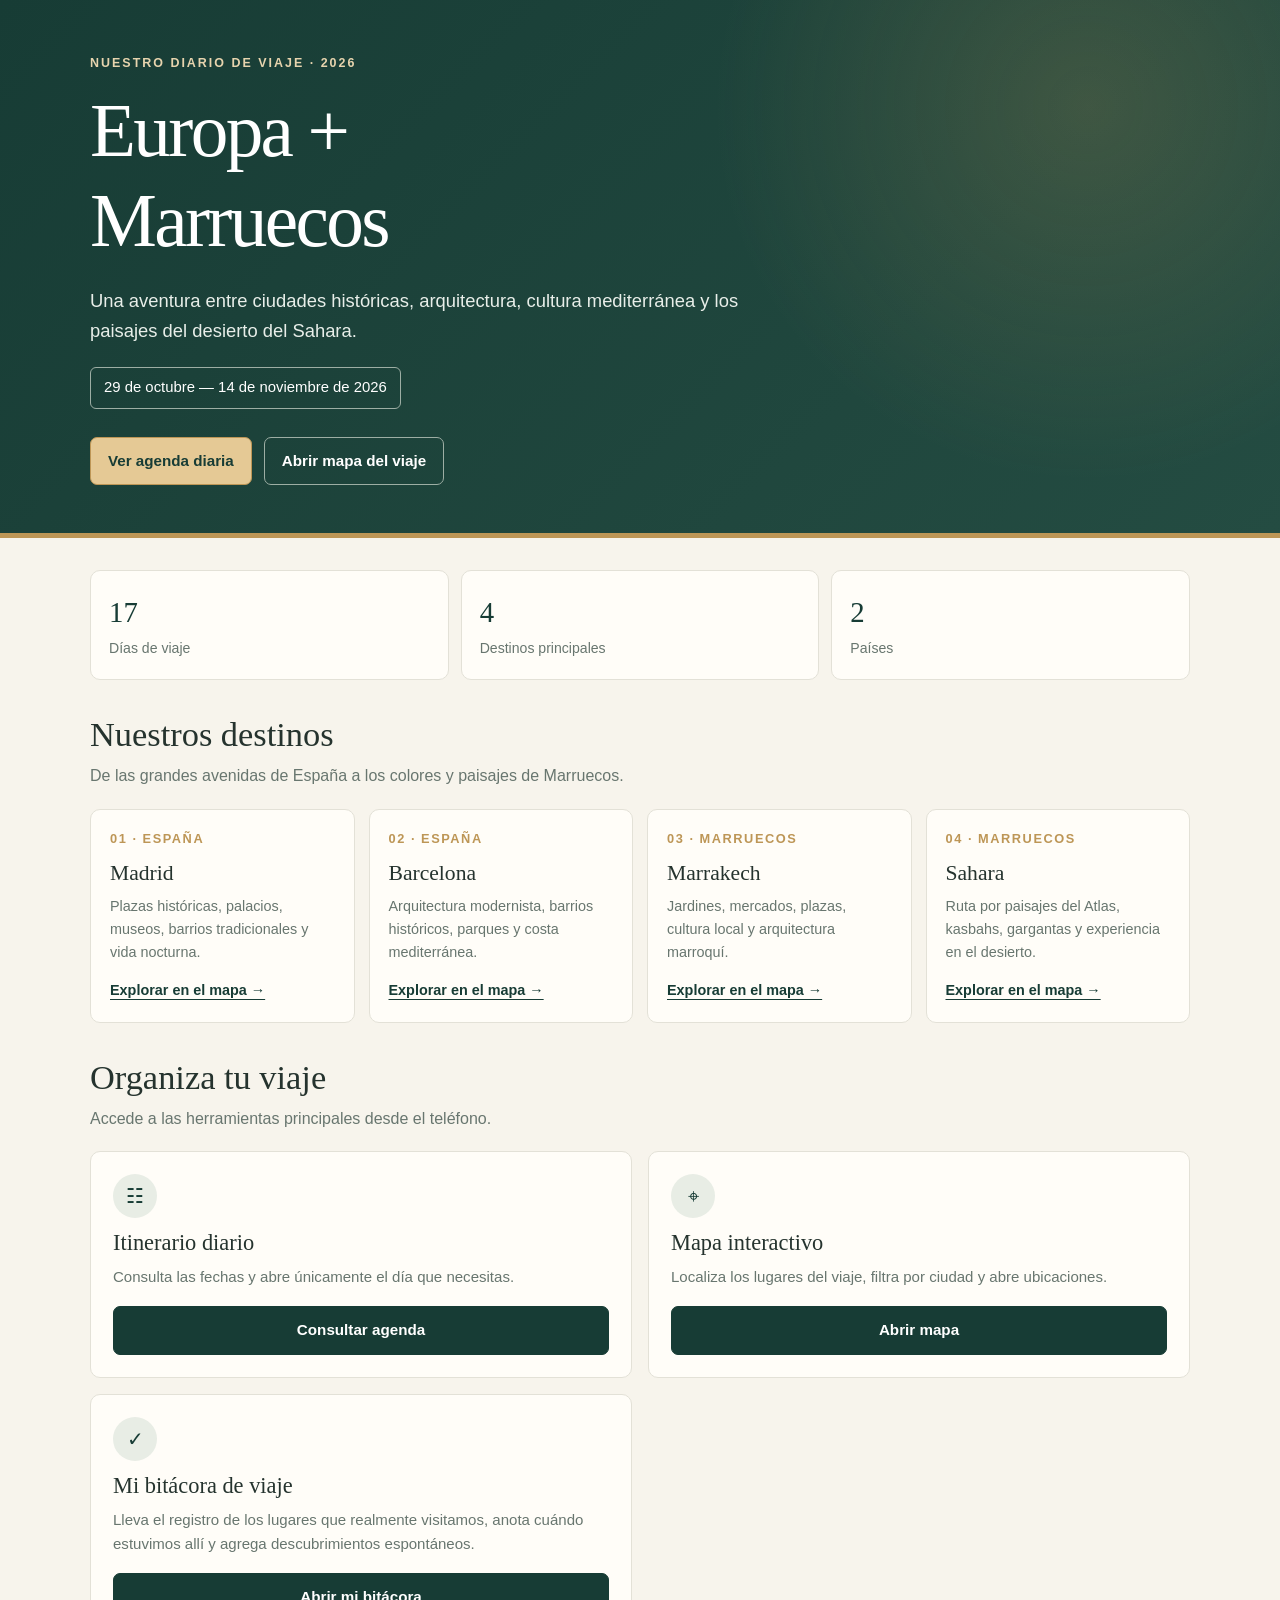
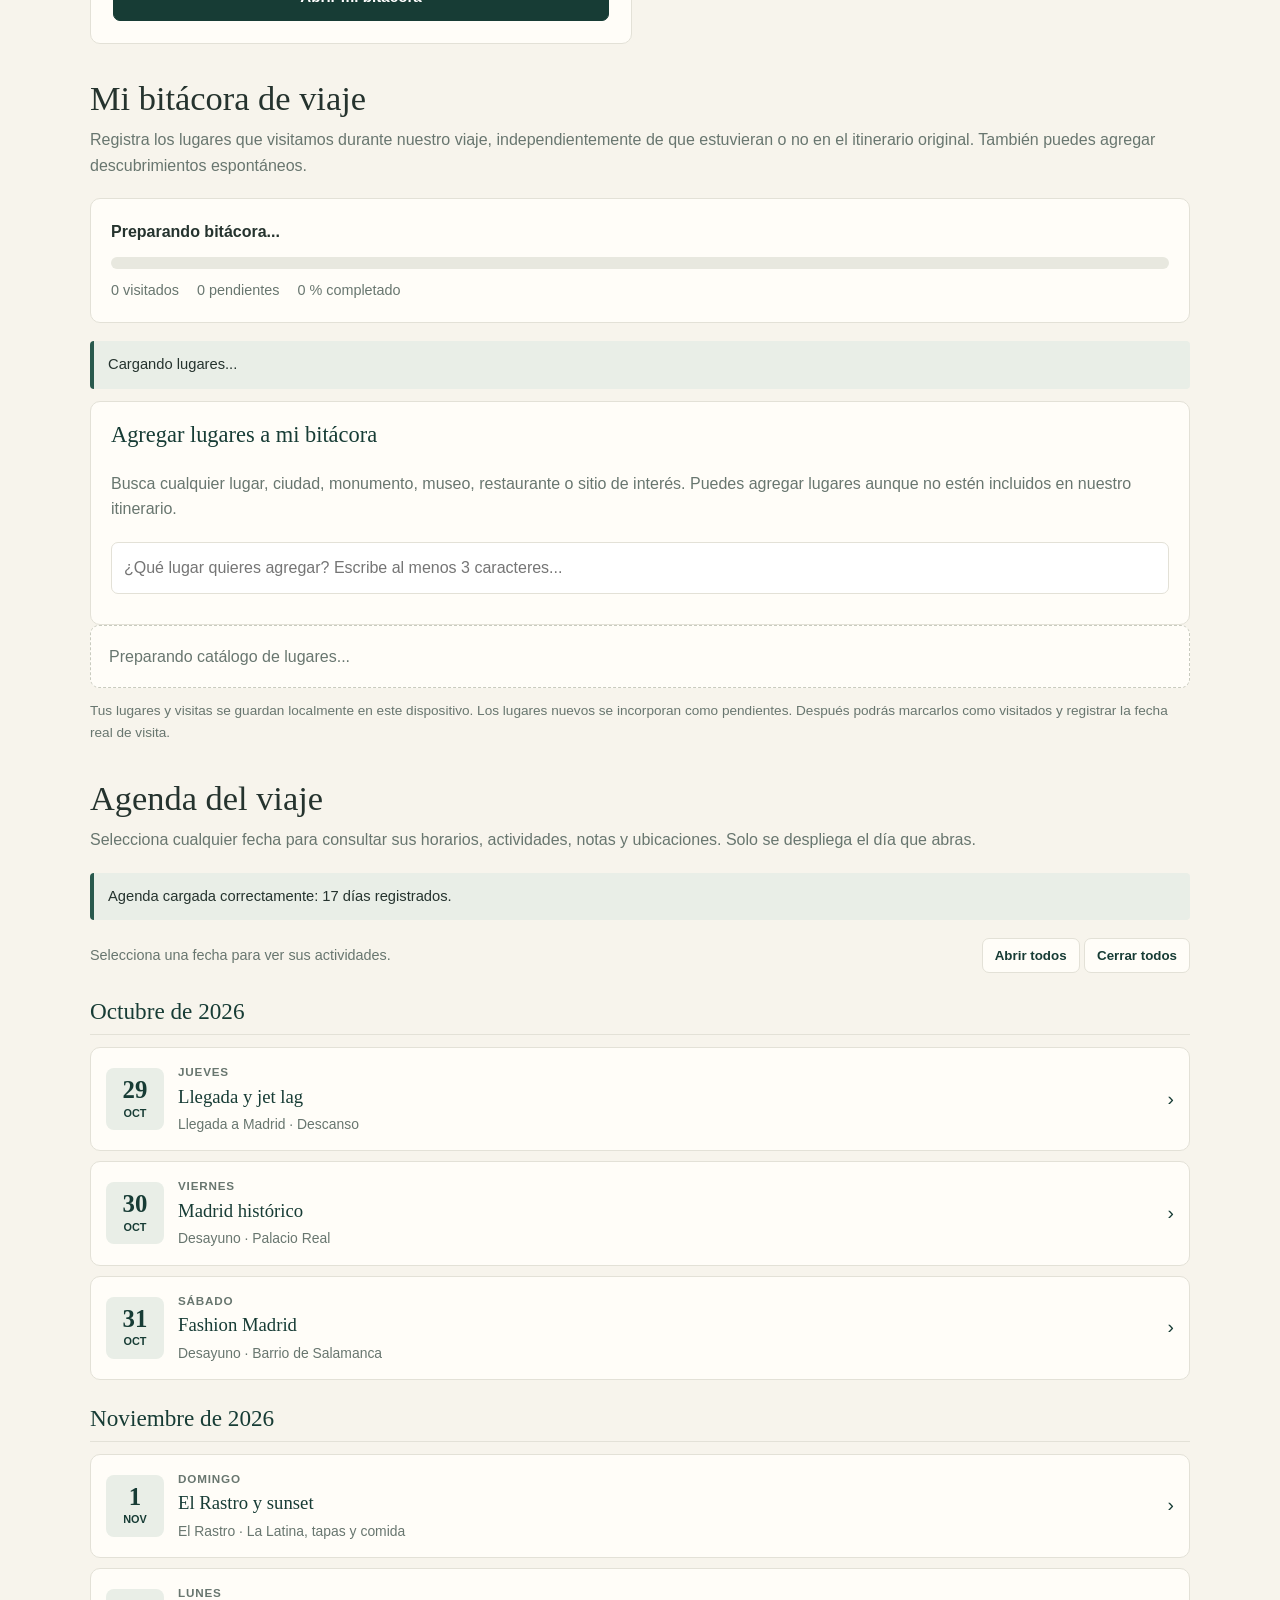
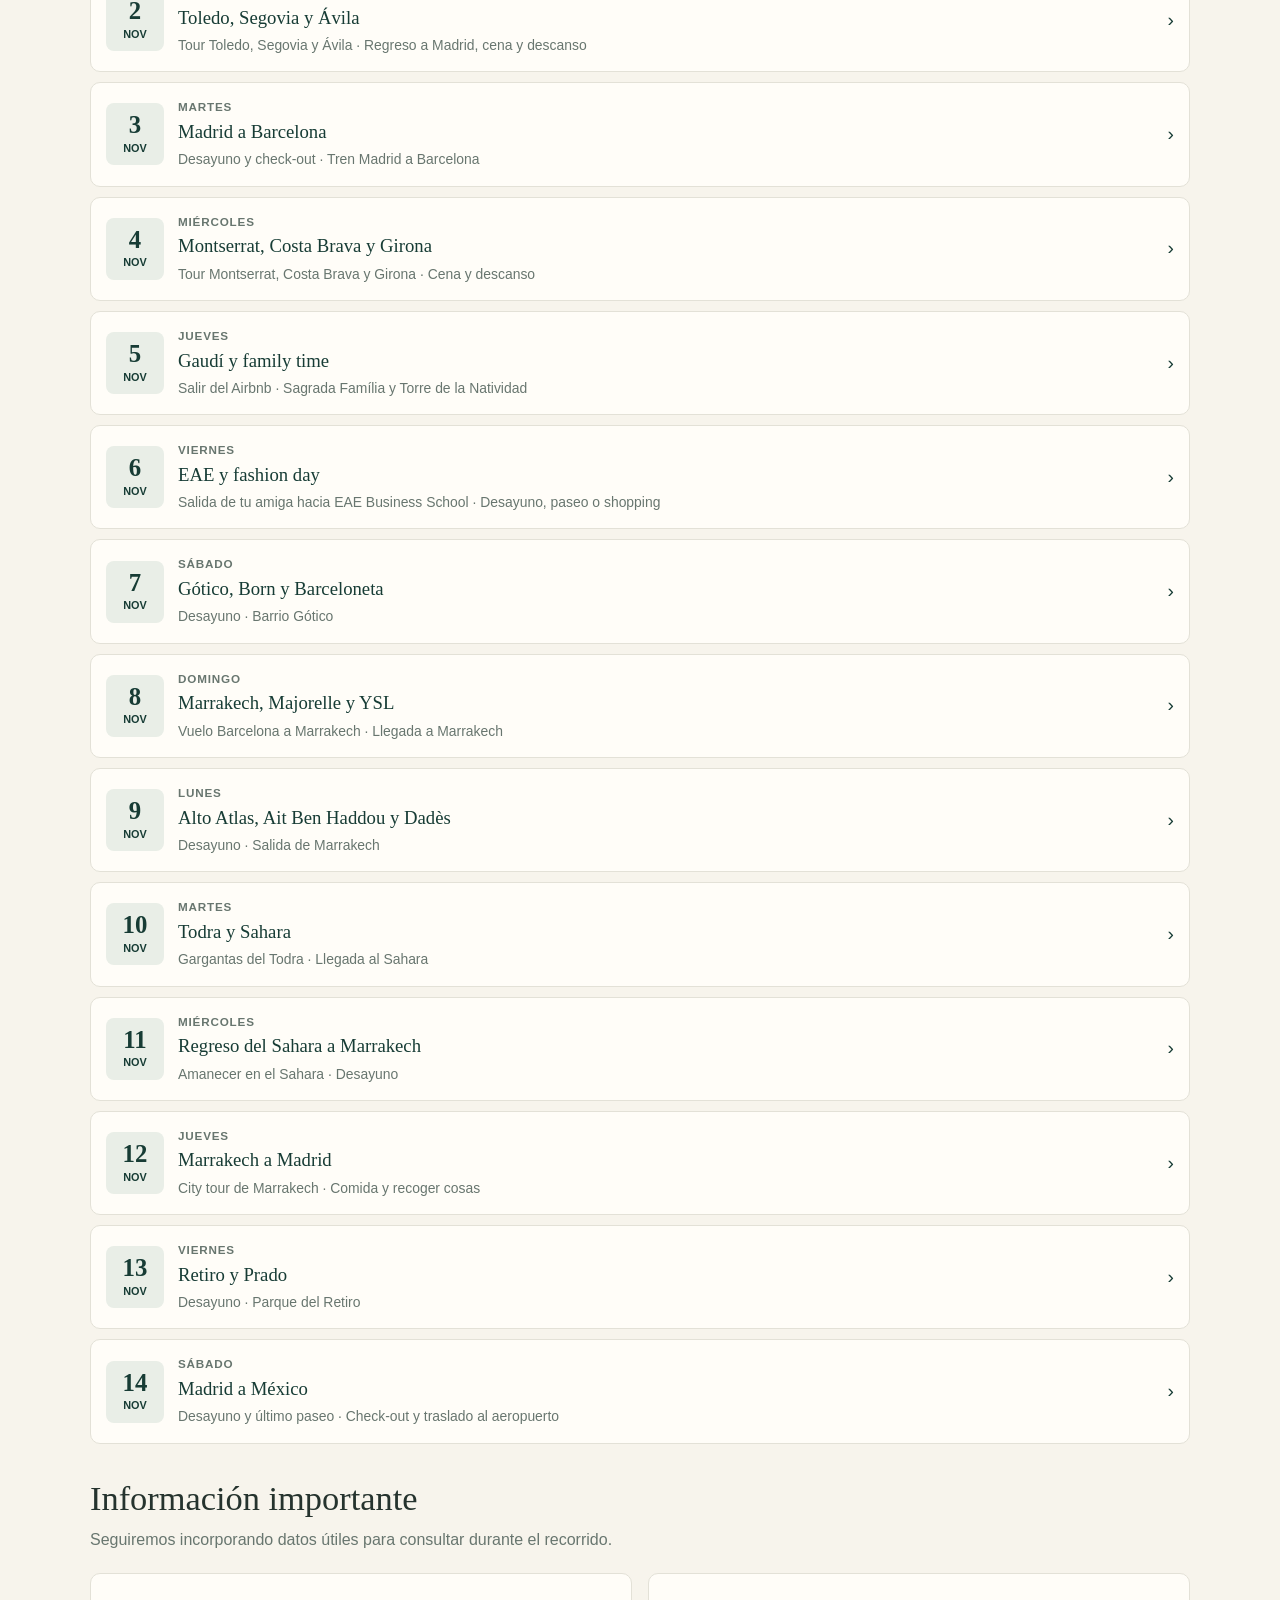
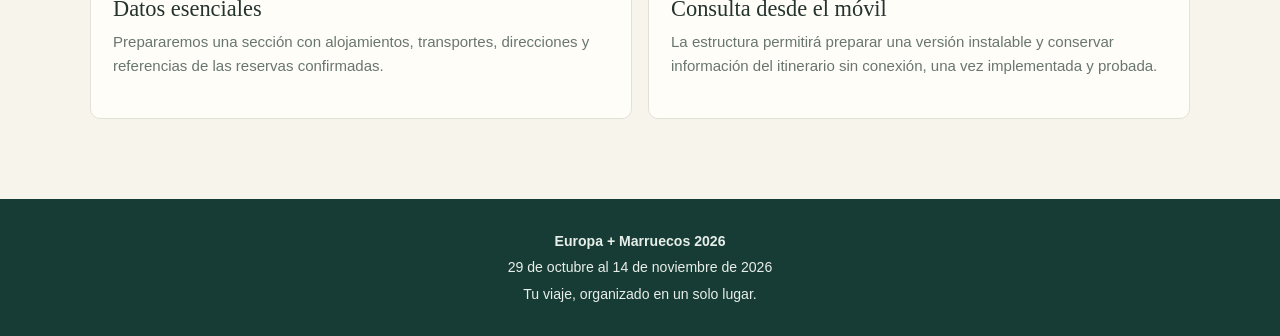
==== commit c96ee559: "Revise travel log section and add place registration Updated the travel log section to enhance clari" ====
--- a/index.html
+++ b/index.html
@@ -929,20 +929,29 @@
         
       </div>
     </section>
+
 <section class="section" id="bitacora">
 
   <h2 class="section-heading">Mi bitácora de viaje</h2>
 
   <p class="section-description">
-    Aquí registraremos los lugares que realmente visitamos.
-    No importa si los visitamos el día previsto o en otro momento.
+    Registra los lugares que visitamos durante nuestro viaje,
+    independientemente de que estuvieran o no en el itinerario original.
+    También puedes agregar descubrimientos espontáneos.
   </p>
 
+  <!-- PROGRESO GENERAL -->
   <div class="bitacora-progress">
-    <strong id="bitacoraProgressText">Preparando bitácora...</strong>
+
+    <strong id="bitacoraProgressText">
+      Preparando bitácora...
+    </strong>
 
     <div class="progress-track">
-      <div class="progress-fill" id="bitacoraProgressFill"></div>
+      <div
+        class="progress-fill"
+        id="bitacoraProgressFill">
+      </div>
     </div>
 
     <div class="bitacora-stats">
@@ -950,101 +959,83 @@
       <span id="bitacoraPendingCount">0 pendientes</span>
       <span id="bitacoraPercent">0 % completado</span>
     </div>
+
   </div>
 
-  <div class="bitacora-tools">
-    <input
-      type="search"
-      id="bitacoraSearch"
-      placeholder="Buscar lugar..."
-      aria-label="Buscar lugar"
-    >
-
-    <select id="bitacoraCityFilter" aria-label="Filtrar por ciudad">
-      <option value="">Todas las ciudades</option>
-    </select>
-
-    <select id="bitacoraStatusFilter" aria-label="Filtrar por estado">
-      <option value="all">Todos los lugares</option>
-      <option value="pending">Pendientes</option>
-      <option value="visited">Visitados</option>
-    </select>
-  </div>
-
-  <p id="bitacoraStatus" class="status" role="status" aria-live="polite">
+  <!-- ESTADO DE LA BITÁCORA -->
+  <p
+    id="bitacoraStatus"
+    class="status"
+    role="status"
+    aria-live="polite">
     Cargando lugares...
   </p>
 
+  <!-- BUSCADOR EXTERNO DE LUGARES -->
+  <div class="bitacora-add">
+
+    <h3>Agregar lugares a mi bitácora</h3>
+
+    <p class="section-description">
+      Busca cualquier lugar, ciudad, monumento, museo, restaurante
+      o sitio de interés. Puedes agregar lugares aunque no estén
+      incluidos en nuestro itinerario.
+    </p>
+
+    <div class="bitacora-search-add">
+
+      <input
+        type="search"
+        id="bitacoraPhotonSearch"
+        placeholder="¿Qué lugar quieres agregar? Escribe al menos 3 caracteres..."
+        autocomplete="off"
+        aria-label="Buscar lugares para agregar a la bitácora">
+
+      <!-- RESULTADOS DE BÚSQUEDA EXTERNA -->
+      <div
+        id="bitacoraPhotonResults"
+        class="bitacora-add-results"
+        aria-live="polite">
+      </div>
+
+    </div>
+
+    <!-- LUGAR SELECCIONADO -->
+    <div
+      id="bitacoraSelected"
+      class="bitacora-selected"
+      hidden>
+
+      <strong id="bitacoraSelectedName"></strong>
+
+      <p id="bitacoraSelectedMeta"></p>
+
+      <button
+        type="button"
+        class="button"
+        id="bitacoraConfirmAdd">
+        Agregar a mi bitácora como pendiente
+      </button>
+
+    </div>
+
+  </div>
+
+  <!-- LISTADO GENERAL DE LUGARES -->
   <div id="bitacoraList">
-    <div class="empty-state">Preparando catálogo de lugares...</div>
+
+    <div class="empty-state">
+      Preparando catálogo de lugares...
+    </div>
+
   </div>
 
-
-<div class="bitacora-add">
-  <h3>Agregar un lugar a mi bitácora</h3>
-  <p class="section-description">
-    Busca cualquier lugar del catálogo y selecciónalo para registrarlo como visitado.
+  <!-- AVISO DE ALMACENAMIENTO -->
+  <p class="bitacora-note">
+    Tus lugares y visitas se guardan localmente en este dispositivo.
+    Los lugares nuevos se incorporan como pendientes. Después podrás
+    marcarlos como visitados y registrar la fecha real de visita.
   </p>
-
-  <div class="bitacora-search-add">
-    <input
-      type="search"
-      id="bitacoraAddSearch"
-      placeholder="Escribe el nombre de un lugar..."
-      autocomplete="off"
-      aria-label="Buscar un lugar para agregar a la bitácora"
-    >
-    <div id="bitacoraAddResults" class="bitacora-add-results"></div>
-  </div>
-
-  <div id="bitacoraSelected" class="bitacora-selected" hidden>
-    <strong id="bitacoraSelectedName"></strong>
-    <p id="bitacoraSelectedMeta"></p>
-
-    <label for="bitacoraAddDate">Fecha de visita (opcional)</label>
-    <input type="date" id="bitacoraAddDate">
-
-    <button type="button" class="button" id="bitacoraConfirmAdd">
-      Marcar como visitado
-    </button>
-  </div>
-
-  <div id="bitacoraCustom" class="bitacora-custom" hidden>
-    <p>
-      No encontramos este lugar en nuestro catálogo.
-      Puedes incorporarlo como un lugar nuevo.
-    </p>
-
-    <label for="bitacoraCustomCity">Ciudad o región</label>
-    <input
-      type="text"
-      id="bitacoraCustomCity"
-      placeholder="Ciudad o región"
-      maxlength="80"
-    >
-
-    <label for="bitacoraCustomCountry">País</label>
-    <select id="bitacoraCustomCountry">
-      <option value="España">España</option>
-      <option value="Marruecos">Marruecos</option>
-      <option value="Otro">Otro</option>
-    </select>
-
-    <label for="bitacoraCustomDate">Fecha de visita (opcional)</label>
-    <input type="date" id="bitacoraCustomDate">
-
-    <button type="button" class="button" id="bitacoraCreateCustom">
-      Agregar y marcar como visitado
-    </button>
-  </div>
-</div>
-
-<p class="bitacora-note">
-  Tus lugares y visitas se guardan localmente en este dispositivo.
-  La fecha de visita es opcional y podrás completarla posteriormente.
-</p>
-</div>
-
 
 </section>
     
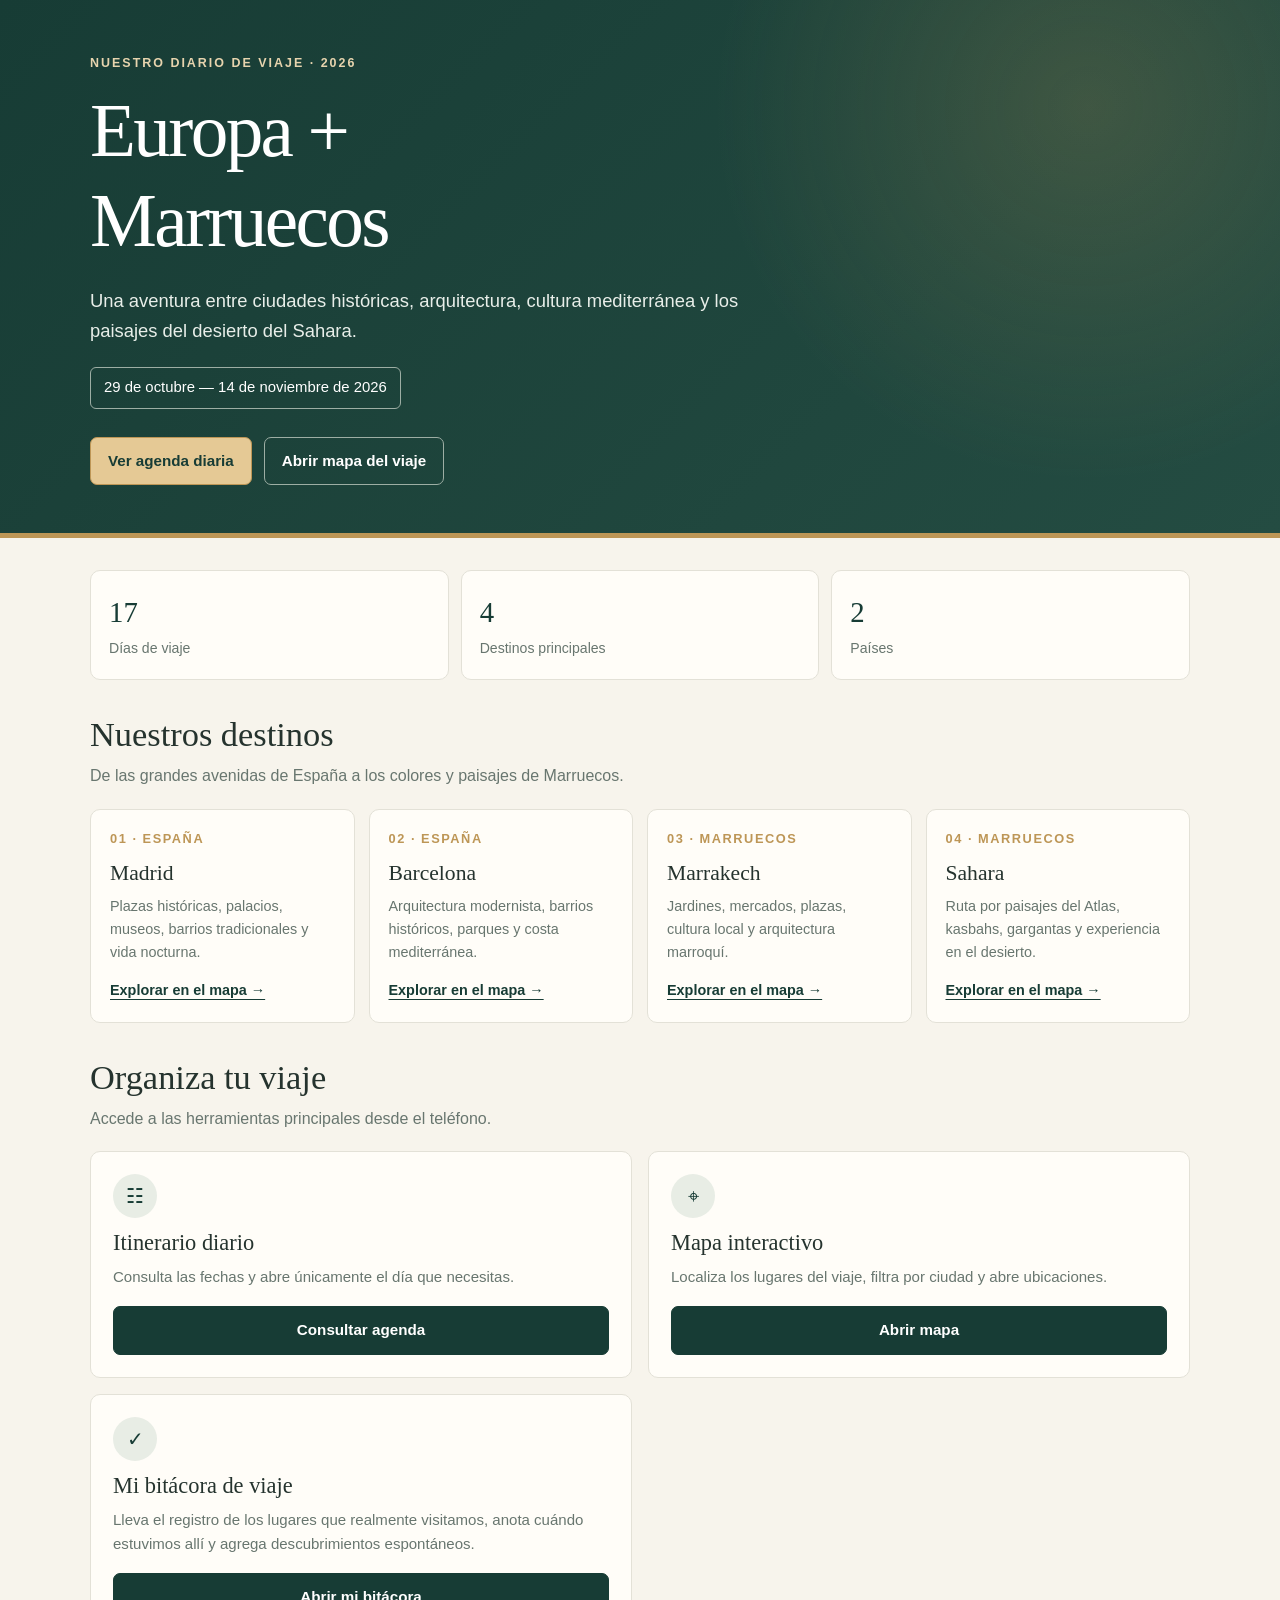
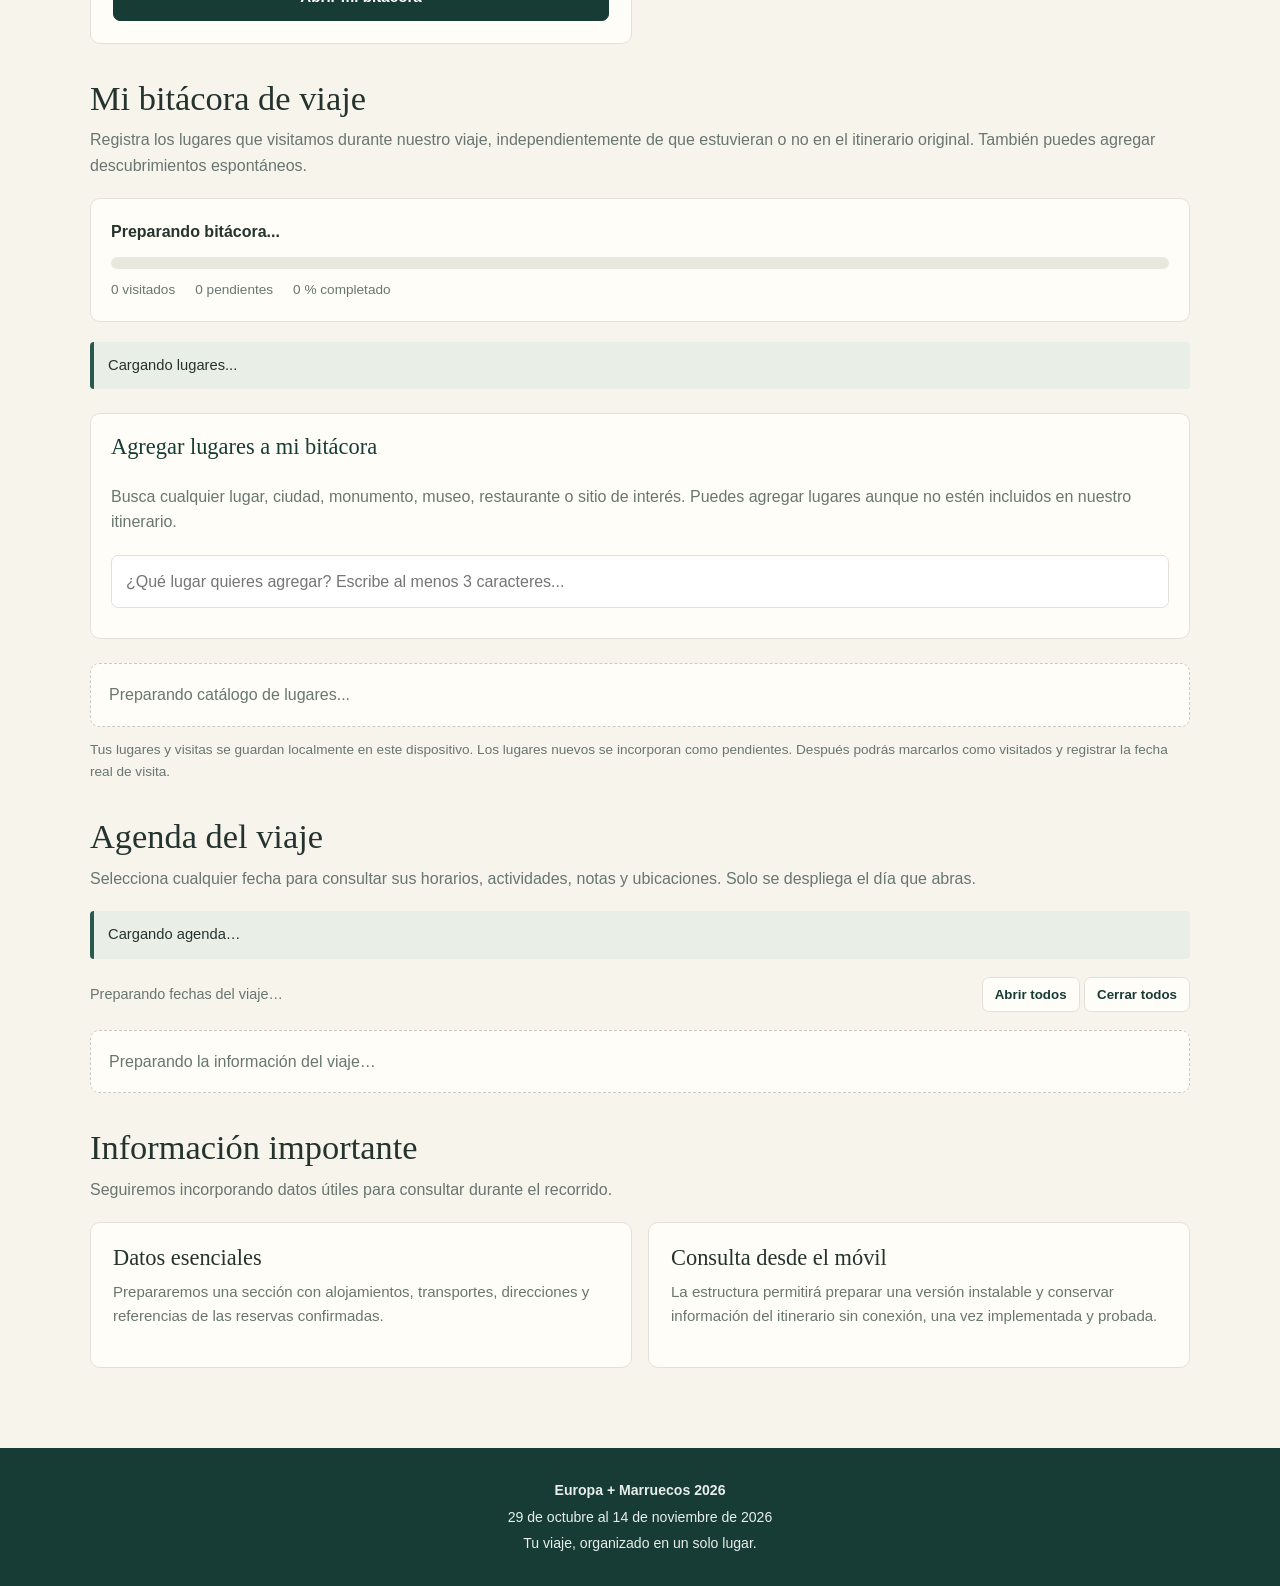
==== commit e72e2a95: "Update print statement from 'Hello' to 'Goodbye'" ====
--- a/index.html
+++ b/index.html
@@ -815,6 +815,208 @@
   }
 }
 
+/* =====================================================
+   BITÁCORA DE VIAJE — BUSCADOR EXTERNO PHOTON
+   ===================================================== */
+
+/* Contenedor para agregar lugares */
+
+.bitacora-add {
+  margin: 24px 0;
+  padding: 20px;
+  background: var(--paper);
+  border: 1px solid var(--border);
+  border-radius: 10px;
+}
+
+.bitacora-add h3 {
+  margin-top: 0;
+  color: var(--green);
+  font-family: Georgia, "Times New Roman", serif;
+  font-size: 1.4rem;
+  font-weight: normal;
+}
+
+/* Campo único de búsqueda */
+
+.bitacora-search-add {
+  width: 100%;
+  position: relative;
+}
+
+.bitacora-search-add input {
+  display: block;
+  width: 100%;
+  min-width: 0;
+  padding: 13px 14px;
+  border: 1px solid var(--border);
+  border-radius: 7px;
+  background: white;
+  color: var(--text);
+  font: inherit;
+  font-size: 1rem;
+  box-sizing: border-box;
+}
+
+.bitacora-search-add input:focus {
+  outline: 2px solid var(--green-light);
+  outline-offset: 2px;
+  border-color: var(--green);
+}
+
+/* Resultados de Photon */
+
+.bitacora-add-results {
+  display: grid;
+  gap: 8px;
+  margin-top: 10px;
+}
+
+.bitacora-add-results:empty {
+  display: none;
+}
+
+.bitacora-result {
+  display: block;
+  width: 100%;
+  padding: 13px;
+  border: 1px solid var(--border);
+  border-radius: 7px;
+  background: white;
+  color: var(--text);
+  text-align: left;
+  font: inherit;
+  cursor: pointer;
+  transition: background .2s ease, border-color .2s ease;
+}
+
+.bitacora-result:hover {
+  background: #edf2eb;
+  border-color: var(--green-light);
+}
+
+.bitacora-result:focus-visible {
+  outline: 2px solid var(--green);
+  outline-offset: 2px;
+}
+
+.bitacora-result strong,
+.bitacora-result span {
+  display: block;
+}
+
+.bitacora-result strong {
+  color: var(--green);
+  font-size: .98rem;
+}
+
+.bitacora-result span {
+  margin-top: 4px;
+  color: var(--muted);
+  font-size: .85rem;
+  overflow-wrap: anywhere;
+}
+
+/* Mensajes del buscador */
+
+.bitacora-search-message {
+  padding: 12px;
+  color: var(--muted);
+  font-size: .9rem;
+  background: white;
+  border: 1px solid var(--border);
+  border-radius: 7px;
+}
+
+/* Lugar seleccionado */
+
+.bitacora-selected {
+  margin-top: 15px;
+  padding: 17px;
+  background: #edf2eb;
+  border: 1px solid #bdcdbd;
+  border-radius: 8px;
+}
+
+.bitacora-selected strong {
+  display: block;
+  color: var(--green);
+  font-size: 1.05rem;
+}
+
+.bitacora-selected p {
+  margin: 7px 0;
+  color: var(--muted);
+  font-size: .9rem;
+  overflow-wrap: anywhere;
+}
+
+/* Botón para agregar el lugar */
+
+#bitacoraConfirmAdd {
+  display: block;
+  width: 100%;
+  margin-top: 12px;
+  padding: 12px 16px;
+  border: 1px solid var(--green);
+  border-radius: 7px;
+  background: var(--green);
+  color: white;
+  font: inherit;
+  font-weight: bold;
+  cursor: pointer;
+}
+
+#bitacoraConfirmAdd:hover {
+  filter: brightness(.92);
+}
+
+#bitacoraConfirmAdd:focus-visible {
+  outline: 2px solid var(--green);
+  outline-offset: 3px;
+}
+
+/* Progreso de la bitácora */
+
+.bitacora-progress {
+  margin: 20px 0;
+}
+
+.bitacora-stats {
+  display: flex;
+  flex-wrap: wrap;
+  gap: 10px 20px;
+  margin-top: 10px;
+  color: var(--muted);
+  font-size: .85rem;
+}
+
+/* Adaptación para teléfonos */
+
+@media (max-width: 520px) {
+
+  .bitacora-add {
+    padding: 15px;
+  }
+
+  .bitacora-add h3 {
+    font-size: 1.25rem;
+  }
+
+  .bitacora-result {
+    padding: 12px;
+  }
+
+  .bitacora-stats {
+    gap: 8px 14px;
+  }
+
+  #bitacoraConfirmAdd {
+    padding: 13px 10px;
+  }
+
+}
+
     
   </style>
 </head>
@@ -1479,23 +1681,59 @@
 
   loadItinerary();
 
-    /* ==========================================
+/* =====================================================
    BITÁCORA DE VIAJE
-   ========================================== */
+   Europa + Marruecos 2026
+   Buscador externo Photon
+   ===================================================== */
+
+"use strict";
 
 const BITACORA_STORAGE_KEY = "europa-marruecos-2026-bitacora";
 
+const BITACORA_PHOTON_URL = "https://photon.komoot.io/api/";
+
+const BITACORA_SEARCH_DELAY = 500;
+const BITACORA_MIN_SEARCH_LENGTH = 3;
+const BITACORA_MAX_RESULTS = 6;
+const BITACORA_MINIMUM_INTERVAL = 1000;
+const BITACORA_REQUEST_TIMEOUT = 15000;
+
 let bitacoraLocations = [];
+
 let bitacoraData = {
   visited: {},
   custom: []
 };
 
+let bitacoraSelectedLocation = null;
+let bitacoraSearchResults = [];
+
+let bitacoraSearchTimer = null;
+let bitacoraSearchSequence = 0;
+let bitacoraSearchController = null;
+let bitacoraLastRequestAt = 0;
+
 const bitacoraList = document.getElementById("bitacoraList");
 const bitacoraStatus = document.getElementById("bitacoraStatus");
 
+const bitacoraPhotonSearch =
+  document.getElementById("bitacoraPhotonSearch");
+
+const bitacoraPhotonResults =
+  document.getElementById("bitacoraPhotonResults");
+
+const bitacoraSelected =
+  document.getElementById("bitacoraSelected");
+
+
+/* =====================================================
+   UTILIDADES
+   ===================================================== */
+
 function getLocalDate() {
   const now = new Date();
+
   const year = now.getFullYear();
   const month = String(now.getMonth() + 1).padStart(2, "0");
   const day = String(now.getDate()).padStart(2, "0");
@@ -1503,58 +1741,28 @@
   return `${year}-${month}-${day}`;
 }
 
-function loadBitacoraStorage() {
-  try {
-    const saved = localStorage.getItem(BITACORA_STORAGE_KEY);
-
-    if (saved) {
-      const parsed = JSON.parse(saved);
-
-      bitacoraData = {
-        visited: parsed.visited || {},
-        custom: Array.isArray(parsed.custom) ? parsed.custom : []
-      };
-    }
-  } catch (error) {
-    console.error("Error leyendo bitácora:", error);
-
-    bitacoraData = {
-      visited: {},
-      custom: []
-    };
-  }
-}
-
-function saveBitacoraStorage() {
-  try {
-    localStorage.setItem(
-      BITACORA_STORAGE_KEY,
-      JSON.stringify(bitacoraData)
-    );
-
-    bitacoraStatus.textContent =
-      "Bitácora guardada correctamente en este dispositivo.";
-
-    return true;
-
-  } catch (error) {
-    console.error("Error guardando bitácora:", error);
-
-    bitacoraStatus.textContent =
-      "No fue posible guardar los cambios en el navegador.";
-
-    return false;
-  }
-}
-
-function getAllBitacoraLocations() {
-  return [
-    ...bitacoraLocations,
-    ...bitacoraData.custom
-  ];
-}
+
+function escapeBitacoraHtml(value) {
+  return String(value ?? "")
+    .replace(/&/g, "&amp;")
+    .replace(/</g, "&lt;")
+    .replace(/>/g, "&gt;")
+    .replace(/"/g, "&quot;")
+    .replace(/'/g, "&#039;");
+}
+
+
+function normalizeBitacoraSearch(value) {
+  return String(value || "")
+    .normalize("NFD")
+    .replace(/[\u0300-\u036f]/g, "")
+    .toLocaleLowerCase("es")
+    .trim();
+}
+
 
 function getBitacoraCategory(location) {
+
   const categories = {
     airport: "Aeropuerto",
     attraction: "Atracción",
@@ -1572,265 +1780,577 @@
     beach: "Playa",
     region: "Región",
     route: "Ruta",
-    city: "Ciudad"
+    city: "Ciudad",
+    custom: "Lugar agregado"
   };
 
-  return categories[location.type] ||
-    (location.type === "custom" ? "Lugar espontáneo" : "Lugar");
-}
-
-function getBitacoraLocationId(location) {
-  return location.id;
-}
-
-let bitacoraSelectedLocation = null;
-
-function normalizeBitacoraSearch(value) {
-  return String(value || "")
-    .normalize("NFD")
-    .replace(/[\u0300-\u036f]/g, "")
-    .toLocaleLowerCase("es")
-    .trim();
-}
-
-
-function renderBitacoraAddResults() {
-
-  const input = document.getElementById("bitacoraAddSearch");
-  const results = document.getElementById("bitacoraAddResults");
-  const selected = document.getElementById("bitacoraSelected");
-  const custom = document.getElementById("bitacoraCustom");
-
-  const query = normalizeBitacoraSearch(input.value);
-
-  bitacoraSelectedLocation = null;
-  selected.hidden = true;
-  custom.hidden = true;
-  results.innerHTML = "";
-
-  if (!query) return;
-
-  // Buscar en TODO el catálogo maestro, no en el itinerario.
-  const matches = getAllBitacoraLocations()
-    .filter(location => {
-
-      const searchableText = [
-        location.name,
-        location.city,
-        location.country,
-        location.address,
-        location.type,
-        location.locationStatus
-      ].join(" ");
-
-      return normalizeBitacoraSearch(searchableText)
-        .includes(query);
-    })
-    .slice(0, 15);
-
-  if (matches.length) {
-
-    results.innerHTML = matches.map(location => `
-      <button
-        type="button"
-        class="bitacora-result"
-        data-location-id="${escapeHtml(location.id)}"
-      >
-        <strong>${escapeHtml(location.name)}</strong>
-        <span>
-          ${escapeHtml(location.city || "Sin ciudad")}
-          · ${escapeHtml(location.country || "Sin país")}
-        </span>
-        <span>
-          ${escapeHtml(location.address || getBitacoraCategory(location))}
-        </span>
-      </button>
-    `).join("");
-
-    return;
-  }
-
-  results.innerHTML = `
-    <div class="empty-state">
-      No encontramos coincidencias en el catálogo general.
-      Puedes agregar este lugar como nuevo.
-    </div>
-  `;
-
-  custom.hidden = false;
-}
-
-function selectBitacoraLocation(id) {
-  const location = getAllBitacoraLocations()
-    .find(item => item.id === id);
-
-  if (!location) return;
-
-  bitacoraSelectedLocation = location;
-
-  document.getElementById("bitacoraSelectedName").textContent =
-    location.name;
-
-  document.getElementById("bitacoraSelectedMeta").textContent =
-    `${location.city || "Sin ciudad"} · ${location.country || "Sin país"}`;
-
-  document.getElementById("bitacoraAddDate").value =
-    bitacoraData.visited[id]?.date || "";
-
-  document.getElementById("bitacoraSelected").hidden = false;
-  document.getElementById("bitacoraCustom").hidden = true;
-  document.getElementById("bitacoraAddResults").innerHTML = "";
-}
-
-function confirmBitacoraVisit() {
-  if (!bitacoraSelectedLocation) return;
-
-  const id = bitacoraSelectedLocation.id;
-  const date = document.getElementById("bitacoraAddDate").value;
-
-  bitacoraData.visited[id] = { date };
-
-  if (!saveBitacoraStorage()) return;
-
-  document.getElementById("bitacoraAddSearch").value = "";
-  document.getElementById("bitacoraAddDate").value = "";
-  document.getElementById("bitacoraSelected").hidden = true;
-
-  bitacoraSelectedLocation = null;
-
-  renderBitacora();
-
-  bitacoraStatus.textContent =
-    "Lugar agregado correctamente a tus visitas.";
-}
-
-function createCustomBitacoraLocation() {
-  const name = document.getElementById("bitacoraAddSearch")
-    .value.trim();
-
-  const city = document.getElementById("bitacoraCustomCity")
-    .value.trim();
-
-  const country = document.getElementById("bitacoraCustomCountry")
-    .value;
-
-  const date = document.getElementById("bitacoraCustomDate")
-    .value;
-
-  if (!name || !city) {
+  return categories[location.type] || "Lugar";
+}
+
+
+function getAllBitacoraLocations() {
+  return [
+    ...bitacoraLocations,
+    ...bitacoraData.custom
+  ];
+}
+
+
+/* =====================================================
+   ALMACENAMIENTO LOCAL
+   Conserva la clave y los registros existentes.
+   ===================================================== */
+
+function loadBitacoraStorage() {
+
+  try {
+
+    const saved = localStorage.getItem(BITACORA_STORAGE_KEY);
+
+    if (!saved) {
+      return;
+    }
+
+    const parsed = JSON.parse(saved);
+
+    bitacoraData = {
+      visited:
+        parsed.visited &&
+        typeof parsed.visited === "object" &&
+        !Array.isArray(parsed.visited)
+          ? parsed.visited
+          : {},
+
+      custom: Array.isArray(parsed.custom)
+        ? parsed.custom
+        : []
+    };
+
+  } catch (error) {
+
+    console.error("Error leyendo bitácora:", error);
+
     bitacoraStatus.textContent =
-      "Escribe el nombre del lugar y su ciudad.";
-    return;
-  }
-
-  const duplicate = getAllBitacoraLocations().find(location =>
-    normalizeBitacoraSearch(location.name) ===
-      normalizeBitacoraSearch(name) &&
-    normalizeBitacoraSearch(location.city) ===
-      normalizeBitacoraSearch(city)
-  );
-
-  if (duplicate) {
-    selectBitacoraLocation(duplicate.id);
-    return;
-  }
-
-  const id = "espontaneo-" + Date.now();
-
-  const newLocation = {
+      "No fue posible leer los registros guardados de la bitácora.";
+  }
+}
+
+
+function saveBitacoraStorage() {
+
+  try {
+
+    localStorage.setItem(
+      BITACORA_STORAGE_KEY,
+      JSON.stringify(bitacoraData)
+    );
+
+    return true;
+
+  } catch (error) {
+
+    console.error("Error guardando bitácora:", error);
+
+    bitacoraStatus.textContent =
+      "No fue posible guardar los cambios en este dispositivo.";
+
+    return false;
+  }
+}
+
+
+/* =====================================================
+   CARGAR CATÁLOGO MAESTRO
+   ===================================================== */
+
+async function loadBitacora() {
+
+  loadBitacoraStorage();
+
+  try {
+
+    const response = await fetch("./data/locations.json", {
+      cache: "no-cache"
+    });
+
+    if (!response.ok) {
+      throw new Error(`HTTP ${response.status}`);
+    }
+
+    const data = await response.json();
+
+    if (!Array.isArray(data.locations)) {
+      throw new Error("El catálogo no contiene una lista de lugares.");
+    }
+
+    bitacoraLocations = data.locations.filter(location =>
+      location &&
+      location.id &&
+      location.name
+    );
+
+    renderBitacora();
+
+    bitacoraStatus.textContent =
+      `Catálogo general cargado: ${bitacoraLocations.length} lugares disponibles.`;
+
+  } catch (error) {
+
+    console.error("No se pudo cargar el catálogo:", error);
+
+    bitacoraLocations = [];
+
+    renderBitacora();
+
+    bitacoraStatus.textContent =
+      "No se pudo cargar el catálogo general. Los lugares nuevos todavía pueden buscarse y agregarse.";
+  }
+}
+
+
+/* =====================================================
+   BUSCADOR EXTERNO PHOTON
+   ===================================================== */
+
+function mapBitacoraPhotonFeature(feature, index) {
+
+  const properties = feature.properties || {};
+
+  const coordinates = feature.geometry?.coordinates || [];
+
+  const longitude = Number(coordinates[0]);
+  const latitude = Number(coordinates[1]);
+
+  if (
+    !Number.isFinite(latitude) ||
+    !Number.isFinite(longitude)
+  ) {
+    return null;
+  }
+
+  const name =
+    properties.name ||
+    properties.street ||
+    properties.locality ||
+    properties.city ||
+    properties.district ||
+    "Lugar sin nombre";
+
+  const city =
+    properties.city ||
+    properties.district ||
+    properties.locality ||
+    properties.county ||
+    "";
+
+  const country = properties.country || "";
+
+  const address = [
+    properties.street,
+    properties.housenumber
+  ].filter(Boolean).join(" ");
+
+  const osmType = properties.osm_type || "";
+  const osmId = properties.osm_id || "";
+
+  const id = osmId
+    ? `photon-${osmType}-${osmId}`
+    : `photon-${Date.now()}-${index}`;
+
+  return {
     id,
     name,
     city,
     country,
+    address,
+    latitude,
+    longitude,
     type: "custom",
-    locationStatus: "user_added"
+    locationStatus: "user_added",
+    source: "photon",
+    osm_type: osmType,
+    osm_id: osmId,
+    osm_value: properties.osm_value || "",
+    label: [
+      name,
+      city,
+      country
+    ].filter(Boolean).join(", ")
   };
-
-  bitacoraData.custom.push(newLocation);
-
-  bitacoraData.visited[id] = { date };
+}
+
+
+async function searchBitacoraPhoton(query, sequence) {
+
+  const url = new URL(BITACORA_PHOTON_URL);
+
+  url.searchParams.set("q", query);
+  url.searchParams.set("limit", String(BITACORA_MAX_RESULTS));
+  url.searchParams.set("lang", "en");
+
+  const controller = new AbortController();
+
+  bitacoraSearchController = controller;
+
+  const timeout = setTimeout(() => {
+    controller.abort();
+  }, BITACORA_REQUEST_TIMEOUT);
+
+  try {
+
+    const response = await fetch(url.toString(), {
+      method: "GET",
+      headers: {
+        "Accept": "application/json"
+      },
+      signal: controller.signal
+    });
+
+    if (!response.ok) {
+      throw new Error(`Photon respondió HTTP ${response.status}`);
+    }
+
+    const data = await response.json();
+
+    if (sequence !== bitacoraSearchSequence) {
+      return;
+    }
+
+    const features = Array.isArray(data.features)
+      ? data.features
+      : [];
+
+    bitacoraSearchResults = features
+      .map((feature, index) =>
+        mapBitacoraPhotonFeature(feature, index)
+      )
+      .filter(Boolean);
+
+    renderBitacoraPhotonResults();
+
+  } catch (error) {
+
+    if (sequence !== bitacoraSearchSequence) {
+      return;
+    }
+
+    if (error.name === "AbortError") {
+
+      bitacoraPhotonResults.innerHTML = `
+        <div class="bitacora-search-message">
+          La búsqueda tardó demasiado. Intenta nuevamente.
+        </div>
+      `;
+
+    } else {
+
+      console.error("Error buscando en Photon:", error);
+
+      bitacoraPhotonResults.innerHTML = `
+        <div class="bitacora-search-message">
+          No fue posible consultar el buscador externo.
+          Verifica tu conexión a internet e intenta nuevamente.
+        </div>
+      `;
+    }
+
+  } finally {
+
+    clearTimeout(timeout);
+
+    if (bitacoraSearchController === controller) {
+      bitacoraSearchController = null;
+    }
+  }
+}
+
+
+/* =====================================================
+   CONTROL DE BÚSQUEDA Y FRECUENCIA DE CONSULTAS
+   ===================================================== */
+
+function scheduleBitacoraPhotonSearch() {
+
+  clearTimeout(bitacoraSearchTimer);
+
+  bitacoraSearchSequence++;
+
+  const sequence = bitacoraSearchSequence;
+
+  if (bitacoraSearchController) {
+    bitacoraSearchController.abort();
+  }
+
+  bitacoraSelectedLocation = null;
+  bitacoraSearchResults = [];
+
+  bitacoraSelected.hidden = true;
+  bitacoraPhotonResults.innerHTML = "";
+
+  const query = bitacoraPhotonSearch.value.trim();
+
+  if (query.length < BITACORA_MIN_SEARCH_LENGTH) {
+
+    if (query.length > 0) {
+      bitacoraPhotonResults.innerHTML = `
+        <div class="bitacora-search-message">
+          Escribe al menos 3 caracteres para buscar.
+        </div>
+      `;
+    }
+
+    return;
+  }
+
+  bitacoraPhotonResults.innerHTML = `
+    <div class="bitacora-search-message">
+      Buscando lugares...
+    </div>
+  `;
+
+  bitacoraSearchTimer = setTimeout(() => {
+
+    const elapsed = Date.now() - bitacoraLastRequestAt;
+
+    const remaining = Math.max(
+      0,
+      BITACORA_MINIMUM_INTERVAL - elapsed
+    );
+
+    setTimeout(() => {
+
+      if (sequence !== bitacoraSearchSequence) {
+        return;
+      }
+
+      bitacoraLastRequestAt = Date.now();
+
+      searchBitacoraPhoton(query, sequence);
+
+    }, remaining);
+
+  }, BITACORA_SEARCH_DELAY);
+}
+
+
+/* =====================================================
+   MOSTRAR RESULTADOS EXTERNOS
+   ===================================================== */
+
+function renderBitacoraPhotonResults() {
+
+  if (!bitacoraSearchResults.length) {
+
+    bitacoraPhotonResults.innerHTML = `
+      <div class="bitacora-search-message">
+        No encontramos lugares con esa búsqueda.
+        Prueba con otro nombre o una ubicación diferente.
+      </div>
+    `;
+
+    return;
+  }
+
+  bitacoraPhotonResults.innerHTML =
+    bitacoraSearchResults.map((location, index) => `
+
+      <button
+        type="button"
+        class="bitacora-result"
+        data-result-index="${index}"
+      >
+
+        <strong>
+          ${escapeBitacoraHtml(location.name)}
+        </strong>
+
+        <span>
+          ${escapeBitacoraHtml(location.city || "Sin ciudad")}
+          ·
+          ${escapeBitacoraHtml(location.country || "Sin país")}
+        </span>
+
+        ${
+          location.address
+            ? `<span>${escapeBitacoraHtml(location.address)}</span>`
+            : ""
+        }
+
+      </button>
+
+    `).join("");
+}
+
+
+/* =====================================================
+   SELECCIONAR RESULTADO EXTERNO
+   ===================================================== */
+
+function selectBitacoraPhotonResult(index) {
+
+  const location = bitacoraSearchResults[index];
+
+  if (!location) {
+    return;
+  }
+
+  bitacoraSelectedLocation = location;
+
+  document.getElementById("bitacoraSelectedName").textContent =
+    location.name;
+
+  document.getElementById("bitacoraSelectedMeta").textContent =
+    [
+      location.city || "Sin ciudad",
+      location.country || "Sin país",
+      location.address || ""
+    ].filter(Boolean).join(" · ");
+
+  bitacoraSelected.hidden = false;
+
+  bitacoraPhotonResults.innerHTML = "";
+}
+
+
+/* =====================================================
+   EVITAR LUGARES DUPLICADOS
+   ===================================================== */
+
+function findBitacoraDuplicate(location) {
+
+  const allLocations = getAllBitacoraLocations();
+
+  return allLocations.find(existing => {
+
+    // Comparar identificadores de OpenStreetMap.
+    if (
+      location.osm_id &&
+      existing.osm_id &&
+      String(location.osm_id) === String(existing.osm_id) &&
+      String(location.osm_type) === String(existing.osm_type)
+    ) {
+      return true;
+    }
+
+    // Comparar nombre, ciudad y país.
+    const sameName =
+      normalizeBitacoraSearch(existing.name) ===
+      normalizeBitacoraSearch(location.name);
+
+    const sameCity =
+      normalizeBitacoraSearch(existing.city) ===
+      normalizeBitacoraSearch(location.city);
+
+    const sameCountry =
+      normalizeBitacoraSearch(existing.country) ===
+      normalizeBitacoraSearch(location.country);
+
+    if (sameName && sameCity && sameCountry) {
+      return true;
+    }
+
+    // Comparar coordenadas cuando existan en ambos lugares.
+    const hasCoordinates =
+      Number.isFinite(Number(existing.latitude)) &&
+      Number.isFinite(Number(existing.longitude)) &&
+      Number.isFinite(Number(location.latitude)) &&
+      Number.isFinite(Number(location.longitude));
+
+    if (hasCoordinates && sameName) {
+
+      const latitudeDifference =
+        Math.abs(Number(existing.latitude) - location.latitude);
+
+      const longitudeDifference =
+        Math.abs(Number(existing.longitude) - location.longitude);
+
+      if (
+        latitudeDifference < 0.0005 &&
+        longitudeDifference < 0.0005
+      ) {
+        return true;
+      }
+    }
+
+    return false;
+  });
+}
+
+
+/* =====================================================
+   AGREGAR LUGAR COMO PENDIENTE
+   ===================================================== */
+
+function confirmBitacoraAdd() {
+
+  if (!bitacoraSelectedLocation) {
+    return;
+  }
+
+  const location = bitacoraSelectedLocation;
+
+  const duplicate = findBitacoraDuplicate(location);
+
+  if (duplicate) {
+
+    bitacoraStatus.textContent =
+      `"${duplicate.name}" ya existe en tu bitácora. No se agregó nuevamente.`;
+
+    bitacoraSelected.hidden = true;
+    bitacoraPhotonSearch.value = "";
+    bitacoraSelectedLocation = null;
+
+    return;
+  }
+
+  // El lugar se incorpora como pendiente.
+  // No se crea una entrada en visited.
+
+  bitacoraData.custom.push(location);
 
   if (!saveBitacoraStorage()) {
+
     bitacoraData.custom.pop();
-    delete bitacoraData.visited[id];
+
     return;
   }
 
-  document.getElementById("bitacoraAddSearch").value = "";
-  document.getElementById("bitacoraCustomCity").value = "";
-  document.getElementById("bitacoraCustomDate").value = "";
-
-  document.getElementById("bitacoraCustom").hidden = true;
+  bitacoraSelectedLocation = null;
+
+  bitacoraPhotonSearch.value = "";
+  bitacoraPhotonResults.innerHTML = "";
+  bitacoraSelected.hidden = true;
 
   renderBitacora();
 
   bitacoraStatus.textContent =
-    `Se agregó "${name}" y quedó registrado como visitado.`;
-}
-
+    `"${location.name}" se agregó correctamente como pendiente.`;
+}
+
+
+/* =====================================================
+   LISTADO Y PROGRESO DE LA BITÁCORA
+   ===================================================== */
 
 function renderBitacora() {
 
-  const search = document
-    .getElementById("bitacoraSearch")
-    .value.trim().toLocaleLowerCase("es");
-
-  const statusFilter = document
-    .getElementById("bitacoraStatusFilter")
-    .value;
-
   const allLocations = getAllBitacoraLocations();
 
-  // Actualizar el selector de ciudades.
-  const cities = [...new Set(
-    allLocations.map(location => location.city).filter(Boolean)
-  )].sort((a, b) => a.localeCompare(b, "es"));
-
-  const citySelect = document.getElementById("bitacoraCityFilter");
-  const previousCity = citySelect.value;
-
-  const currentOptions = [...citySelect.options]
-    .map(option => option.value)
-    .filter(value => value !== "");
-
-  const optionsChanged =
-    cities.length !== currentOptions.length ||
-    cities.some(city => !currentOptions.includes(city));
-
-  if (optionsChanged) {
-    citySelect.innerHTML =
-      '<option value="">Todas las ciudades</option>';
-
-    cities.forEach(city => {
-      const option = document.createElement("option");
-      option.value = city;
-      option.textContent = city;
-      citySelect.appendChild(option);
-    });
-  }
-
-  if (cities.includes(previousCity)) {
-    citySelect.value = previousCity;
-  } else {
-    citySelect.value = "";
-  }
-
-  // Leer el filtro después de actualizar el selector.
-  const cityFilter = citySelect.value;
-
-  // Calcular el progreso general.
+  // Calcular lugares visitados y pendientes.
   const visitedCount = allLocations.filter(location =>
-    Boolean(bitacoraData.visited[getBitacoraLocationId(location)])
+    Boolean(bitacoraData.visited[location.id])
   ).length;
 
   const total = allLocations.length;
+
   const pendingCount = total - visitedCount;
+
   const percent = total
     ? Math.round((visitedCount / total) * 100)
     : 0;
 
   document.getElementById("bitacoraProgressText").textContent =
-    `${visitedCount} de ${total} lugares registrados como visitados`;
+    `${visitedCount} de ${total} lugares visitados`;
 
   document.getElementById("bitacoraVisitedCount").textContent =
     `${visitedCount} visitados`;
@@ -1844,44 +2364,28 @@
   document.getElementById("bitacoraProgressFill").style.width =
     `${percent}%`;
 
-  // Aplicar búsqueda y filtros.
-  const filtered = allLocations.filter(location => {
-
-    const id = getBitacoraLocationId(location);
-    const visited = Boolean(bitacoraData.visited[id]);
-
-    const matchesSearch =
-      `${location.name} ${location.city || ""} ${location.country || ""}`
-        .toLocaleLowerCase("es")
-        .includes(search);
-
-    const matchesCity =
-      !cityFilter || location.city === cityFilter;
-
-    const matchesStatus =
-      statusFilter === "all" ||
-      (statusFilter === "visited" && visited) ||
-      (statusFilter === "pending" && !visited);
-
-    return matchesSearch && matchesCity && matchesStatus;
-  });
-
-  if (!filtered.length) {
+
+  if (!allLocations.length) {
+
     bitacoraList.innerHTML = `
       <div class="empty-state">
-        No encontramos lugares con esos criterios.
+        Todavía no hay lugares disponibles en la bitácora.
+        Puedes buscar y agregar nuevos lugares.
       </div>
     `;
+
     return;
   }
+
 
   // Agrupar por país y ciudad.
   const groups = new Map();
 
-  filtered.forEach(location => {
+  allLocations.forEach(location => {
 
     const country = location.country || "Sin país asignado";
     const city = location.city || "Sin ciudad asignada";
+
     const groupName = `${country} · ${city}`;
 
     if (!groups.has(groupName)) {
@@ -1889,351 +2393,241 @@
     }
 
     groups.get(groupName).push(location);
+
   });
 
-  // Construir la lista de lugares.
-  bitacoraList.innerHTML = [...groups.entries()]
-    .map(([groupName, locations]) => {
-
-      const items = locations.map(location => {
-
-        const id = getBitacoraLocationId(location);
-        const visit = bitacoraData.visited[id];
-        const isVisited = Boolean(visit);
-
-        const dateValue = isVisited
-          ? visit.date || ""
-          : "";
-
-        const safeId = escapeHtml(id);
-        const safeName = escapeHtml(location.name);
-        const category = escapeHtml(getBitacoraCategory(location));
-
-        return `
-          <article class="bitacora-item ${isVisited ? "visited" : ""}">
-
-            <div>
-              <div class="bitacora-item-name">${safeName}</div>
-
-              <div class="bitacora-item-meta">
-                ${category}
-                ${location.locationStatus
-                  ? " · " + escapeHtml(location.locationStatus)
-                  : ""}
-              </div>
+
+  // Ordenar grupos alfabéticamente.
+  const sortedGroups = [...groups.entries()].sort((a, b) =>
+    a[0].localeCompare(b[0], "es")
+  );
+
+
+  bitacoraList.innerHTML = sortedGroups.map(([groupName, locations]) => {
+
+    const sortedLocations = [...locations].sort((a, b) =>
+      String(a.name).localeCompare(String(b.name), "es")
+    );
+
+    const items = sortedLocations.map(location => {
+
+      const id = location.id;
+
+      const visit = bitacoraData.visited[id];
+
+      const isVisited = Boolean(visit);
+
+      const dateValue = isVisited
+        ? visit.date || ""
+        : "";
+
+      const safeId = escapeBitacoraHtml(id);
+
+      const safeName = escapeBitacoraHtml(location.name);
+
+      const category = escapeBitacoraHtml(
+        getBitacoraCategory(location)
+      );
+
+      const sourceLabel =
+        location.source === "photon"
+          ? " · Agregado desde búsqueda externa"
+          : location.locationStatus === "user_added"
+            ? " · Agregado manualmente"
+            : "";
+
+      return `
+
+        <article class="bitacora-item ${isVisited ? "visited" : ""}">
+
+          <div>
+
+            <div class="bitacora-item-name">
+              ${safeName}
             </div>
 
-            <div class="bitacora-item-control">
-
-              <label class="bitacora-check">
-                <input
-                  type="checkbox"
-                  class="bitacora-visited"
-                  data-id="${safeId}"
-                  ${isVisited ? "checked" : ""}
-                >
-                Visitado
-              </label>
+            <div class="bitacora-item-meta">
+              ${category}${escapeBitacoraHtml(sourceLabel)}
+            </div>
+
+          </div>
+
+          <div class="bitacora-item-control">
+
+            <label class="bitacora-check">
 
               <input
-                type="date"
-                class="bitacora-date"
+                type="checkbox"
+                class="bitacora-visited"
                 data-id="${safeId}"
-                value="${escapeHtml(dateValue)}"
-                ${isVisited ? "" : "disabled"}
-                aria-label="Fecha real de visita de ${safeName}"
+                ${isVisited ? "checked" : ""}
               >
 
-            </div>
-
-          </article>
-        `;
-      }).join("");
-
-      return `
-        <section class="bitacora-group">
-          <h3>${escapeHtml(groupName)}</h3>
-          ${items}
-        </section>
+              Visitado
+
+            </label>
+
+            <input
+              type="date"
+              class="bitacora-date"
+              data-id="${safeId}"
+              value="${escapeBitacoraHtml(dateValue)}"
+              ${isVisited ? "" : "disabled"}
+              aria-label="Fecha real de visita de ${safeName}"
+            >
+
+          </div>
+
+        </article>
+
       `;
 
     }).join("");
 
-}
-
+    return `
+
+      <section class="bitacora-group">
+
+        <h3>
+          ${escapeBitacoraHtml(groupName)}
+        </h3>
+
+        ${items}
+
+      </section>
+
+    `;
+
+  }).join("");
+
+}
+
+
+/* =====================================================
+   MARCAR COMO VISITADO O PENDIENTE
+   ===================================================== */
 
 function updateBitacoraVisit(id, checked) {
 
   if (checked) {
+
     bitacoraData.visited[id] = {
       date: ""
     };
+
   } else {
+
     delete bitacoraData.visited[id];
-  }
-
-  saveBitacoraStorage();
+
+  }
+
+  if (!saveBitacoraStorage()) {
+    return;
+  }
+
   renderBitacora();
-}
+
+  bitacoraStatus.textContent = checked
+    ? "Lugar marcado como visitado."
+    : "Lugar marcado nuevamente como pendiente.";
+}
+
+
+/* =====================================================
+   REGISTRAR FECHA REAL DE VISITA
+   ===================================================== */
 
 function updateBitacoraDate(id, date) {
 
   if (!bitacoraData.visited[id]) {
+
     bitacoraData.visited[id] = {
       date: date || getLocalDate()
     };
+
   } else {
+
     bitacoraData.visited[id].date = date;
-  }
-
-  saveBitacoraStorage();
+
+  }
+
+  if (!saveBitacoraStorage()) {
+    return;
+  }
+
   renderBitacora();
-}
-
-async function loadBitacora() {
-
-  try {
-
-    loadBitacoraStorage();
-
-    const response = await fetch("./data/locations.json", {
-      cache: "no-cache"
-    });
-
-    if (!response.ok) {
-      throw new Error(`HTTP ${response.status}`);
-    }
-
-    const data = await response.json();
-
-    if (!Array.isArray(data.locations)) {
-      throw new Error("El catálogo no contiene una lista de lugares.");
-    }
-
-    bitacoraLocations = data.locations.filter(location =>
-      location && location.id && location.name
-    );
-
-    renderBitacora();
-
-    bitacoraStatus.textContent =
-      `Catálogo general cargado: ${bitacoraLocations.length} lugares disponibles.`;
-
-  } catch (error) {
-
-    console.error("No se pudo cargar la bitácora:", error);
-
-    bitacoraStatus.textContent =
-      "No se pudo cargar data/locations.json. Verifica la ruta y el formato del archivo.";
-
-    bitacoraList.innerHTML = `
-      <div class="empty-state">
-        No fue posible cargar el catálogo general de lugares.
-        La agenda diaria continúa funcionando independientemente.
-      </div>
-    `;
-  }
-}
-
-// Marcar o desmarcar lugares visitados.
+
+  bitacoraStatus.textContent =
+    "Fecha de visita actualizada correctamente.";
+}
+
+
+/* =====================================================
+   EVENTOS DEL LISTADO
+   ===================================================== */
+
 bitacoraList.addEventListener("change", function(event) {
 
   if (event.target.classList.contains("bitacora-visited")) {
+
     updateBitacoraVisit(
       event.target.dataset.id,
       event.target.checked
     );
+
+    return;
   }
 
   if (event.target.classList.contains("bitacora-date")) {
+
     updateBitacoraDate(
       event.target.dataset.id,
       event.target.value
     );
+
   }
 
 });
 
-// Búsqueda y filtros de la lista general.
-document.getElementById("bitacoraSearch")
-  .addEventListener("input", renderBitacora);
-
-document.getElementById("bitacoraCityFilter")
-  .addEventListener("change", renderBitacora);
-
-document.getElementById("bitacoraStatusFilter")
-  .addEventListener("change", renderBitacora);
-
-// BUSCADOR GLOBAL PARA INCORPORAR LUGARES.
-document.getElementById("bitacoraAddSearch")
-  .addEventListener("input", renderBitacoraAddResults);
-
-// Seleccionar una coincidencia del catálogo.
-document.getElementById("bitacoraAddResults")
-  .addEventListener("click", function(event) {
-
-    const button = event.target.closest(".bitacora-result");
-
-    if (!button) return;
-
-    selectBitacoraLocation(button.dataset.locationId);
-
-  });
-
-// Confirmar el registro de visita.
+
+/* =====================================================
+   EVENTOS DEL BUSCADOR PHOTON
+   ===================================================== */
+
+bitacoraPhotonSearch.addEventListener(
+  "input",
+  scheduleBitacoraPhotonSearch
+);
+
+
+bitacoraPhotonResults.addEventListener("click", function(event) {
+
+  const button = event.target.closest(".bitacora-result");
+
+  if (!button) {
+    return;
+  }
+
+  const index = Number(button.dataset.resultIndex);
+
+  selectBitacoraPhotonResult(index);
+
+});
+
+
+/* =====================================================
+   CONFIRMAR INCORPORACIÓN
+   ===================================================== */
+
 document.getElementById("bitacoraConfirmAdd")
-  .addEventListener("click", confirmBitacoraVisit);
-
-// Incorporar un lugar que no existe en el catálogo.
-document.getElementById("bitacoraCreateCustom")
-  .addEventListener("click", createCustomBitacoraLocation);
-
-// Cargar el catálogo independientemente del itinerario.
+  .addEventListener("click", confirmBitacoraAdd);
+
+
+/* =====================================================
+   INICIAR BITÁCORA
+   ===================================================== */
+
 loadBitacora();
-
-
-function updateBitacoraDate(id, date) {
-
-  if (!bitacoraData.visited[id]) {
-    bitacoraData.visited[id] = {
-      date: date || getLocalDate()
-    };
-  } else {
-    bitacoraData.visited[id].date = date;
-  }
-
-  saveBitacoraStorage();
-  renderBitacora();
-}
-
-async function loadBitacora() {
-
-  try {
-
-    loadBitacoraStorage();
-
-    const response = await fetch("./data/locations.json", {
-      cache: "no-cache"
-    });
-
-    if (!response.ok) {
-      throw new Error(`HTTP ${response.status}`);
-    }
-
-    const data = await response.json();
-
-    if (!Array.isArray(data.locations)) {
-      throw new Error("El catálogo no contiene una lista de lugares.");
-    }
-
-    bitacoraLocations = data.locations;
-
-    renderBitacora();
-
-    bitacoraStatus.textContent =
-      `Catálogo cargado: ${bitacoraLocations.length} lugares disponibles.`;
-
-  } catch (error) {
-
-    console.error("No se pudo cargar la bitácora:", error);
-
-    bitacoraStatus.textContent =
-      "No se pudo cargar data/locations.json. Verifica la ruta y el formato del archivo.";
-
-    bitacoraList.innerHTML = `
-      <div class="empty-state">
-        No fue posible cargar el catálogo de lugares.
-        La agenda diaria continúa funcionando independientemente.
-      </div>
-    `;
-  }
-}
-
-// Marcar o desmarcar lugares.
-bitacoraList.addEventListener("change", function(event) {
-
-  if (event.target.classList.contains("bitacora-visited")) {
-    updateBitacoraVisit(
-      event.target.dataset.id,
-      event.target.checked
-    );
-  }
-
-  if (event.target.classList.contains("bitacora-date")) {
-    updateBitacoraDate(
-      event.target.dataset.id,
-      event.target.value
-    );
-  }
-
-});
-
-// Búsquedas y filtros.
-document.getElementById("bitacoraSearch")
-  .addEventListener("input", renderBitacora);
-
-document.getElementById("bitacoraCityFilter")
-  .addEventListener("change", renderBitacora);
-
-document.getElementById("bitacoraStatusFilter")
-  .addEventListener("change", renderBitacora);
-
-// Agregar lugares espontáneos.
-document.getElementById("bitacoraForm")
-  .addEventListener("submit", function(event) {
-
-    event.preventDefault();
-
-    const name = document.getElementById("newPlaceName")
-      .value.trim();
-
-    const city = document.getElementById("newPlaceCity")
-      .value.trim();
-
-    const country = document.getElementById("newPlaceCountry")
-      .value;
-
-    const date = document.getElementById("newPlaceDate")
-      .value;
-
-    if (!name || !city) {
-      return;
-    }
-
-    const id = "espontaneo-" + Date.now();
-
-    const newLocation = {
-      id,
-      name,
-      city,
-      country,
-      type: "custom",
-      locationStatus: "user_added"
-    };
-
-    bitacoraData.custom.push(newLocation);
-
-    if (date) {
-      bitacoraData.visited[id] = {
-        date
-      };
-    }
-
-    saveBitacoraStorage();
-
-    event.target.reset();
-
-    renderBitacora();
-
-    bitacoraStatus.textContent =
-      `Se agregó "${name}" a tu bitácora.`;
-
-  });
-
-// Cargar el catálogo independientemente del itinerario.
-loadBitacora();
-    
-</script>
 
 <!-- Estadísticas de visitas: GoatCounter -->
 <script
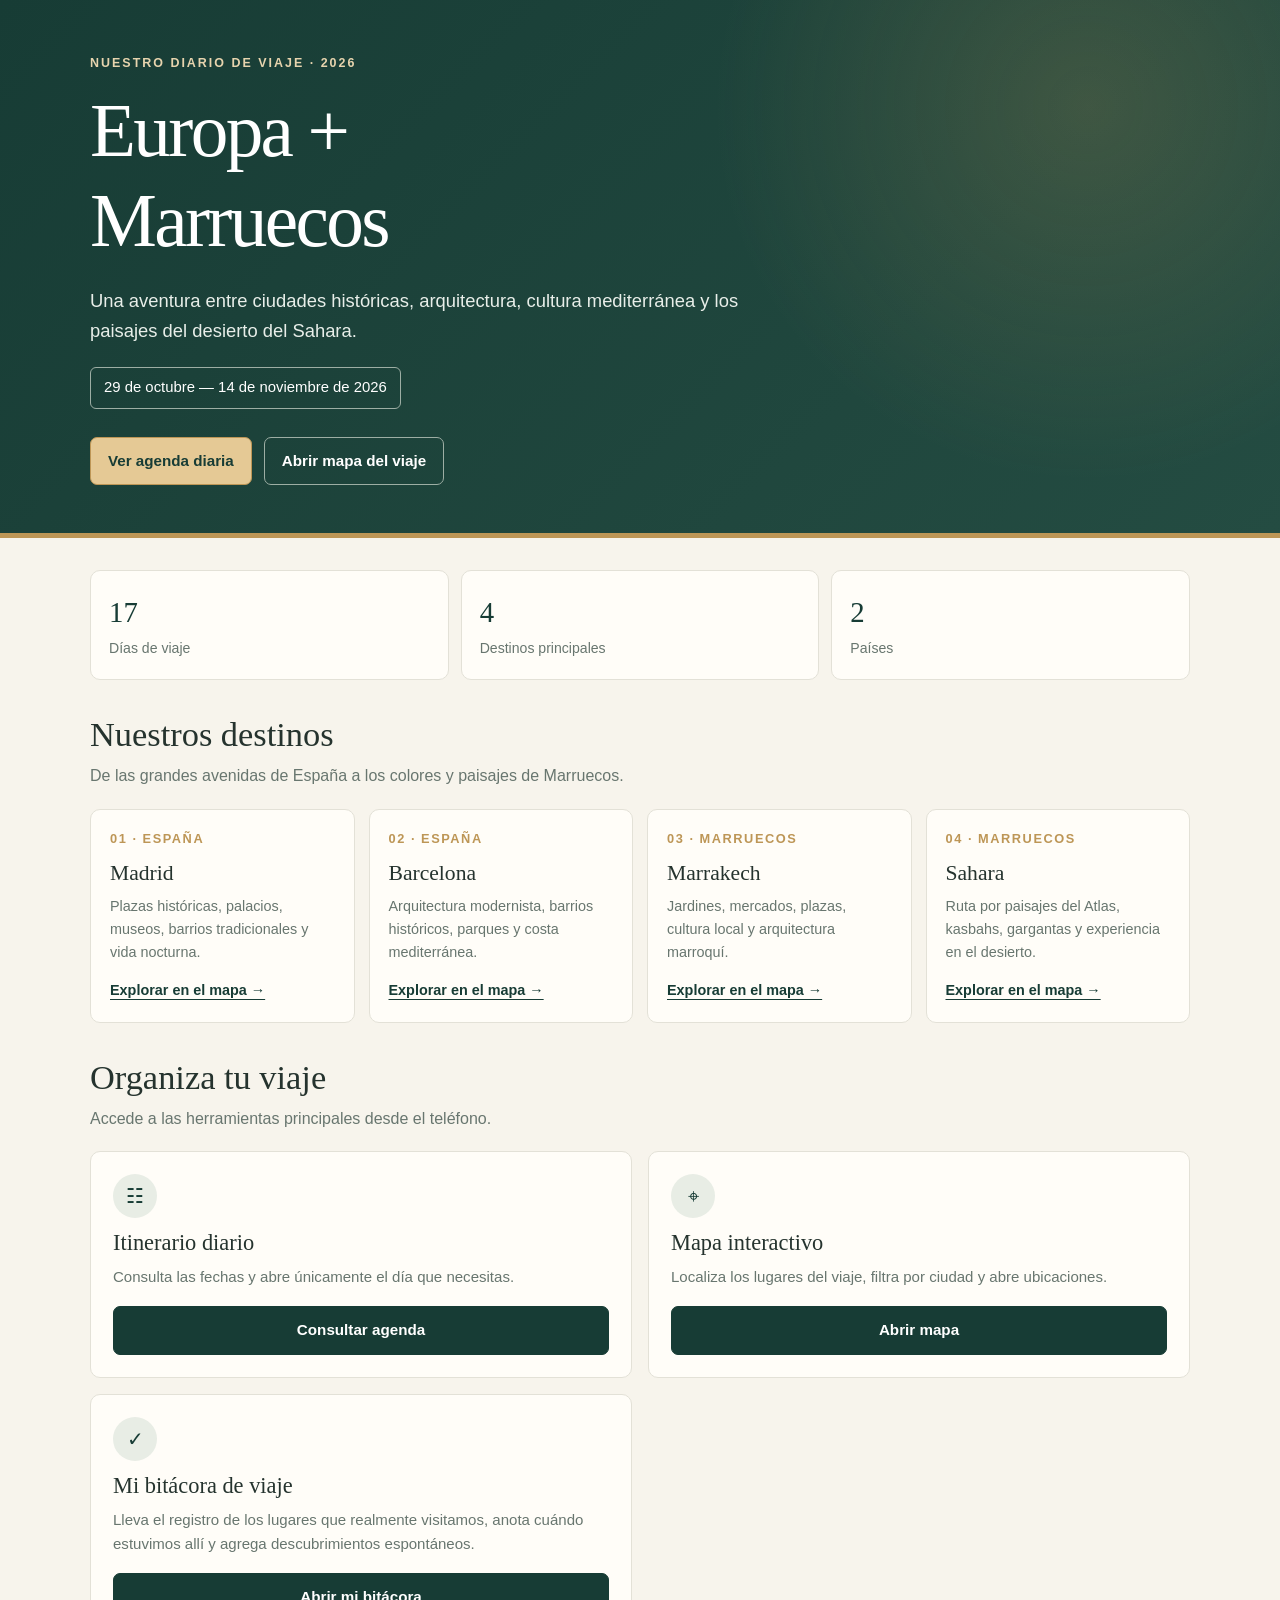
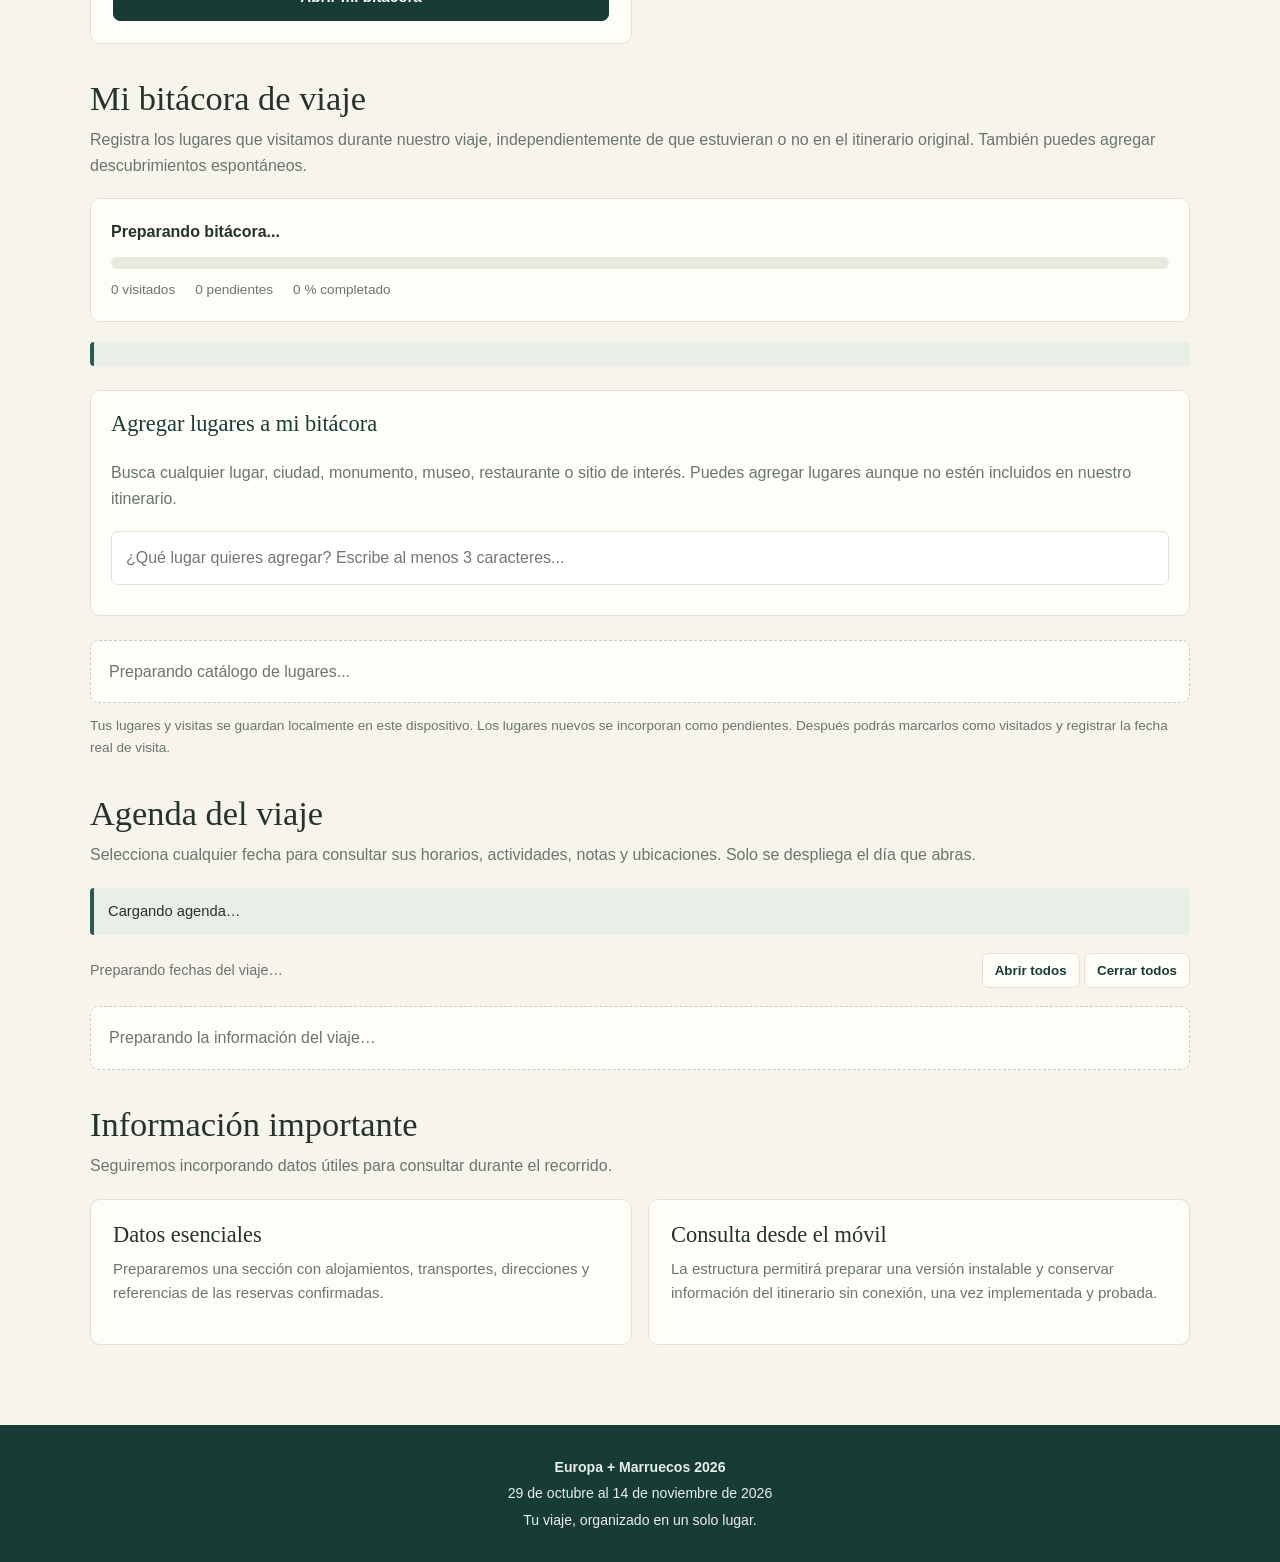
==== commit b93f5744: "Refactor bitacoraStatus paragraph in index.html Removed loading message from bitacoraStatus paragrap" ====
--- a/index.html
+++ b/index.html
@@ -1016,8 +1016,7 @@
   }
 
 }
-
-    
+  
   </style>
 </head>
 
@@ -1165,14 +1164,12 @@
   </div>
 
   <!-- ESTADO DE LA BITÁCORA -->
-  <p
-    id="bitacoraStatus"
-    class="status"
-    role="status"
-    aria-live="polite">
-    Cargando lugares...
-  </p>
-
+<p
+  id="bitacoraStatus"
+  class="status"
+  role="status"
+  aria-live="polite">
+</p>
   <!-- BUSCADOR EXTERNO DE LUGARES -->
   <div class="bitacora-add">
 
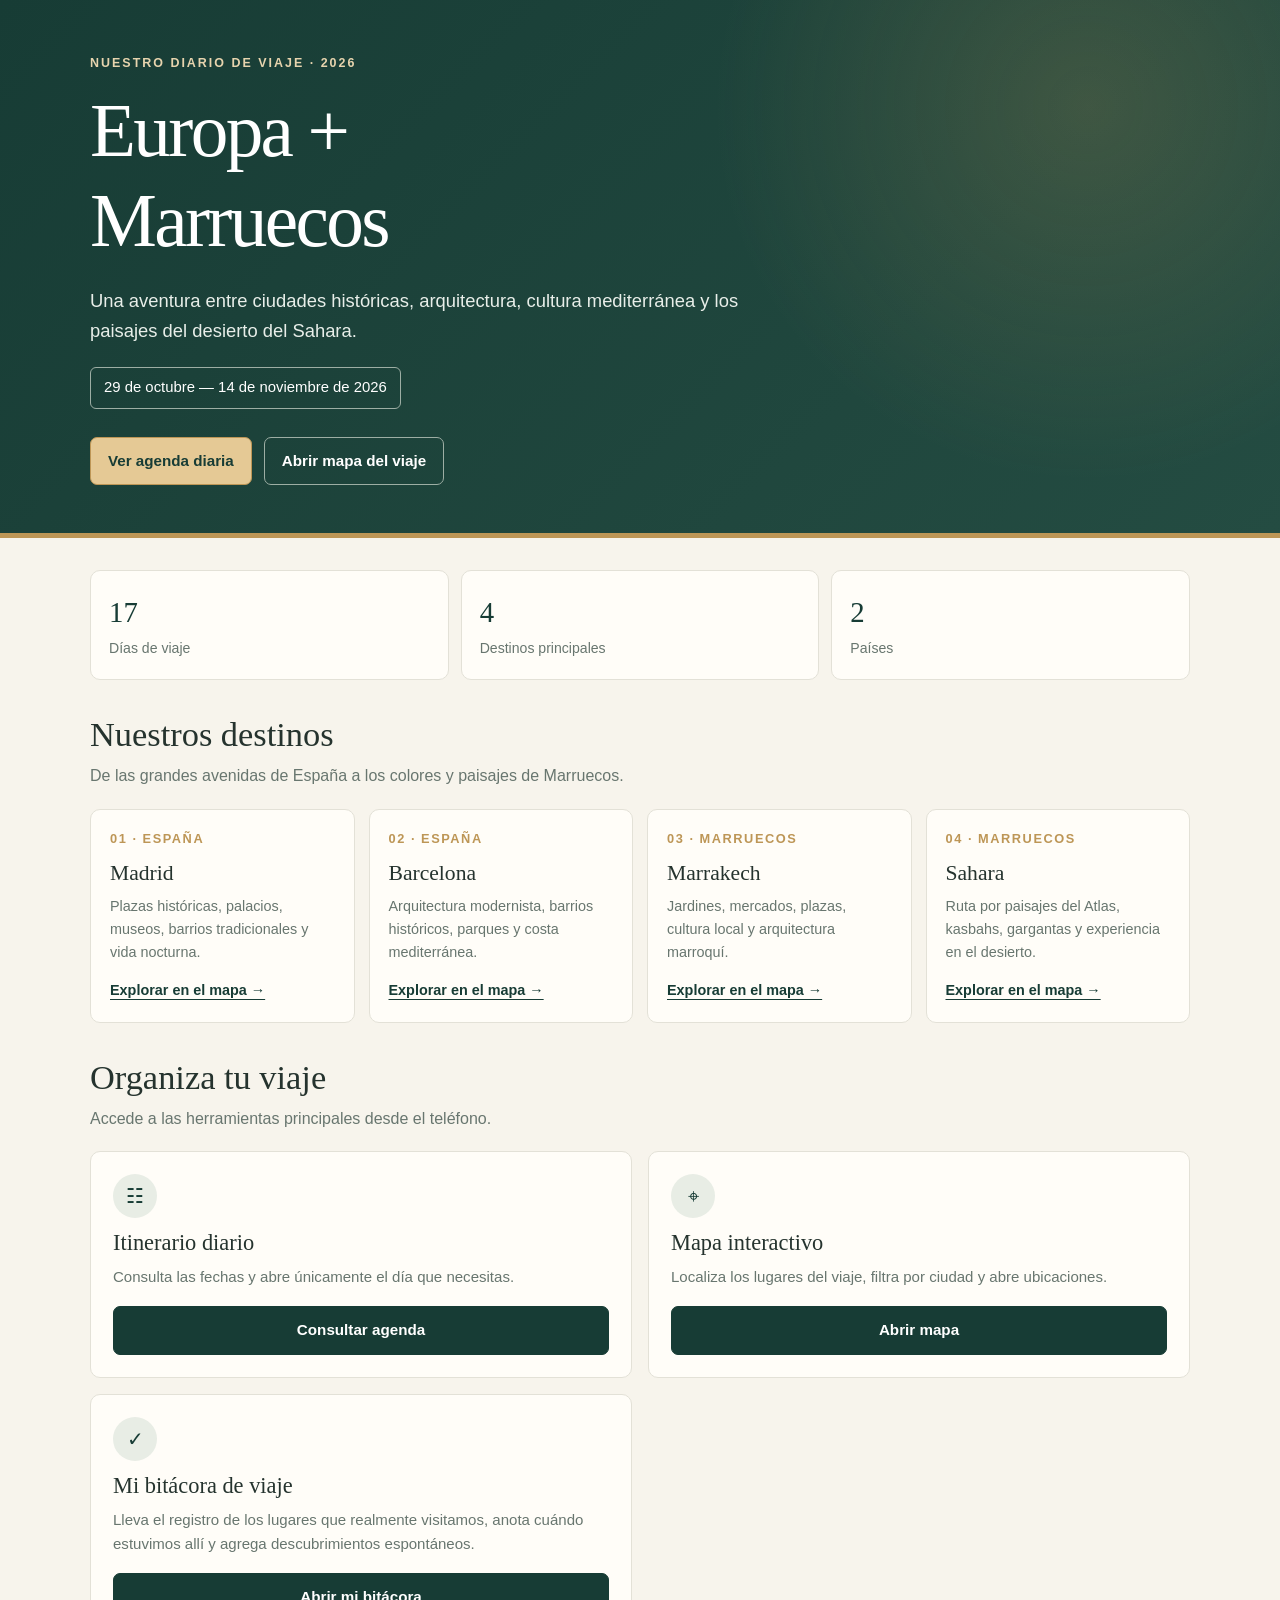
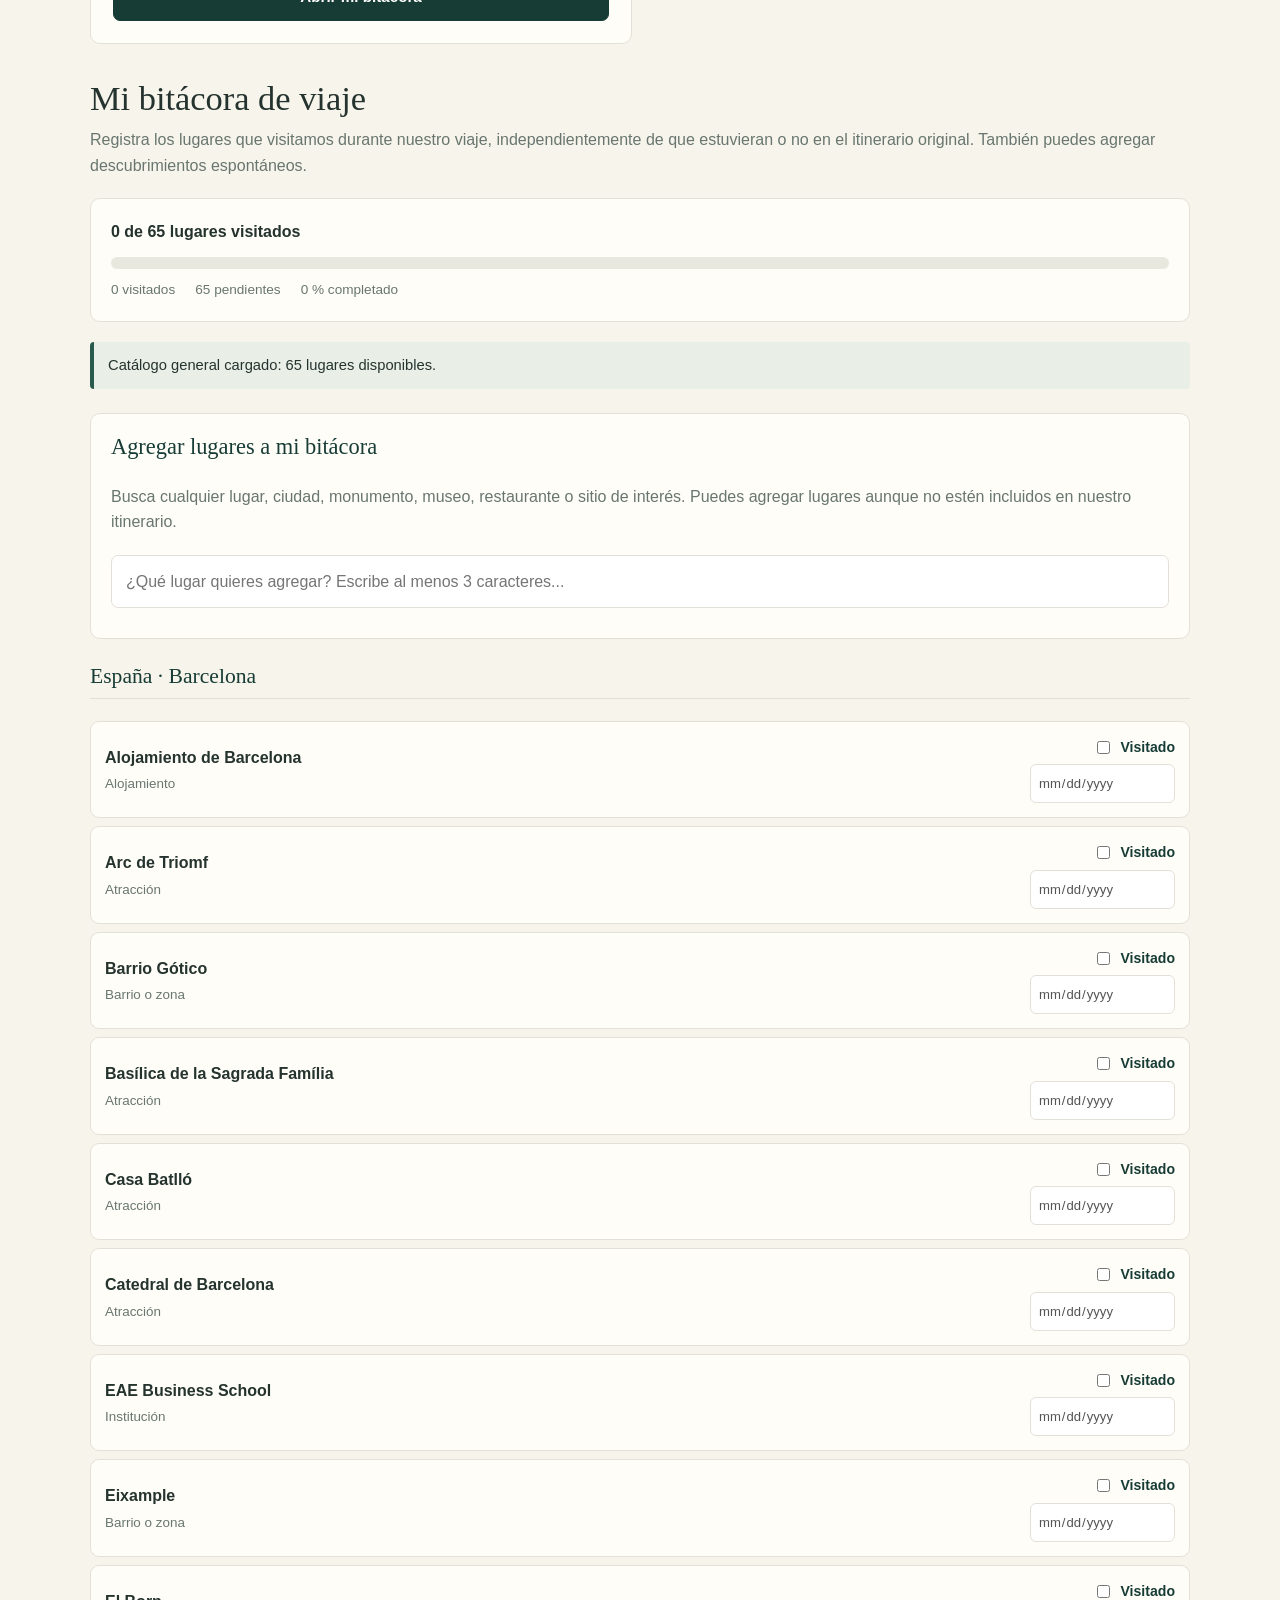
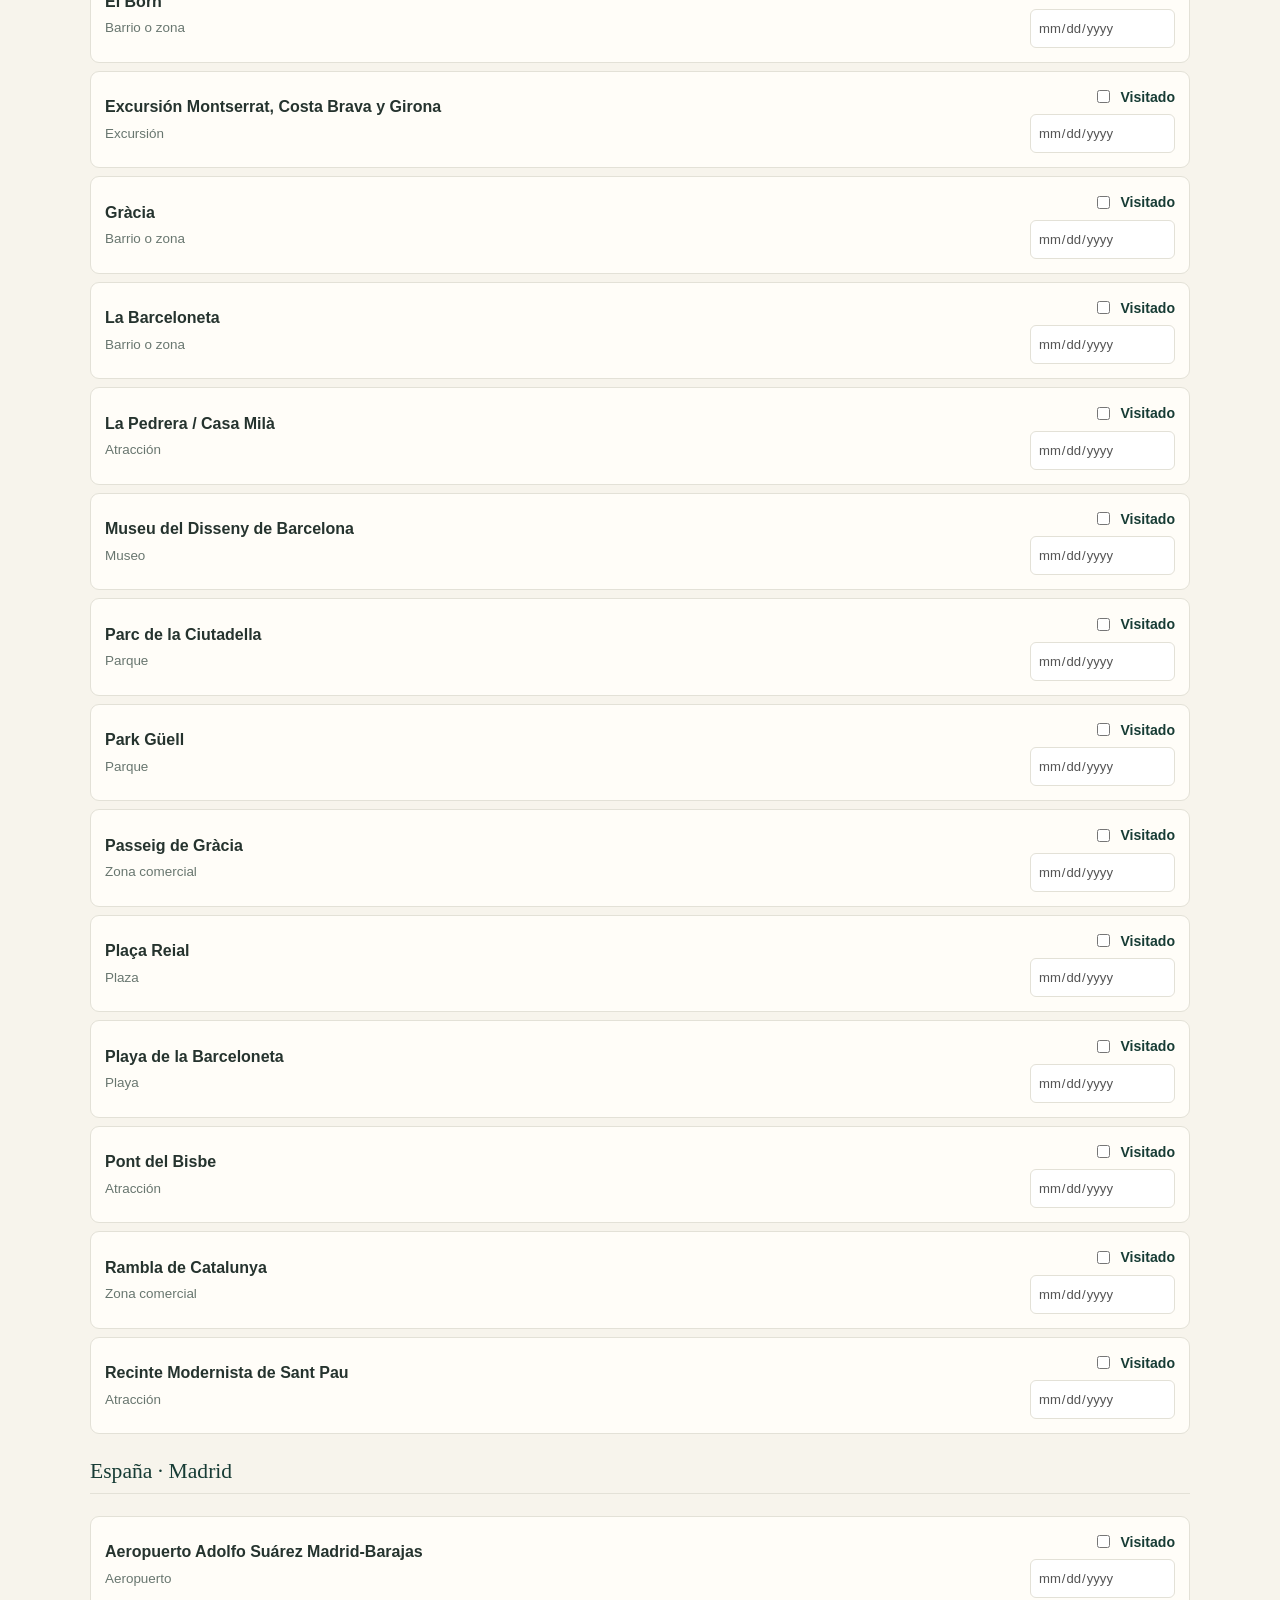
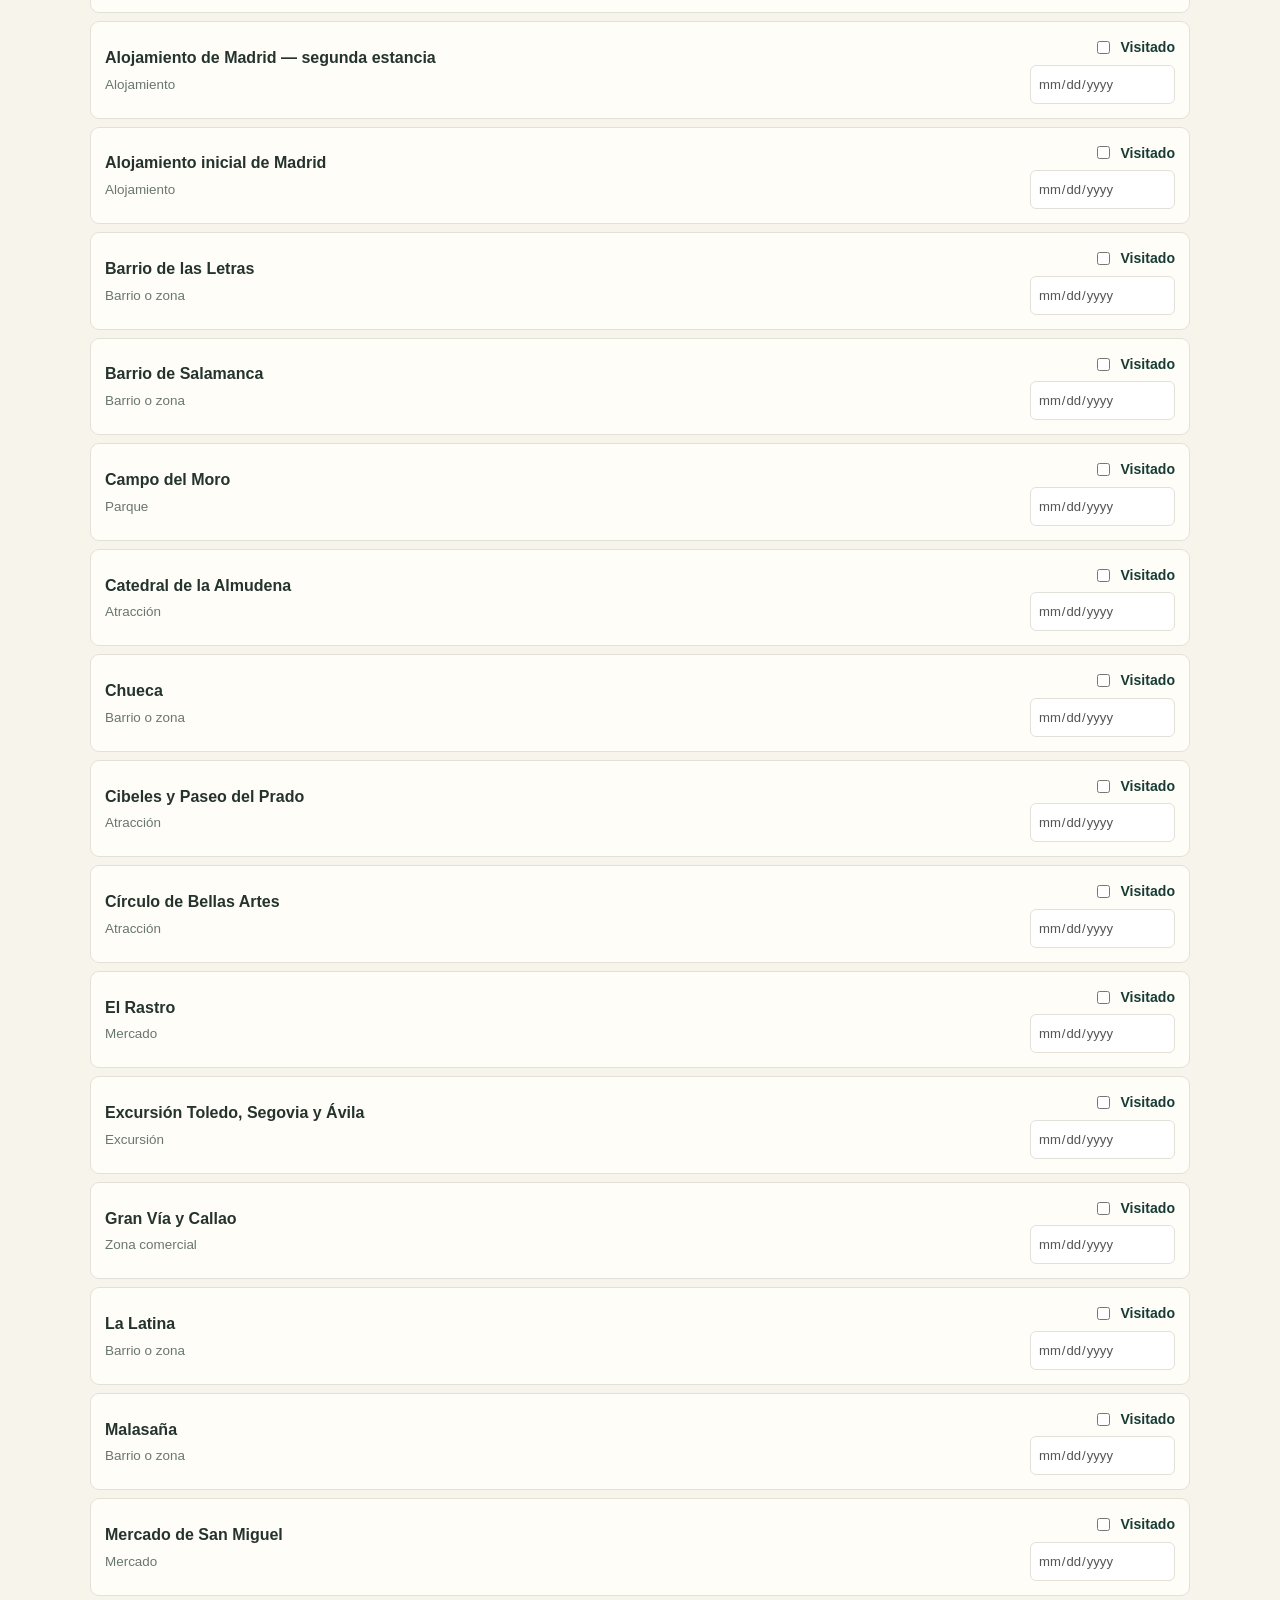
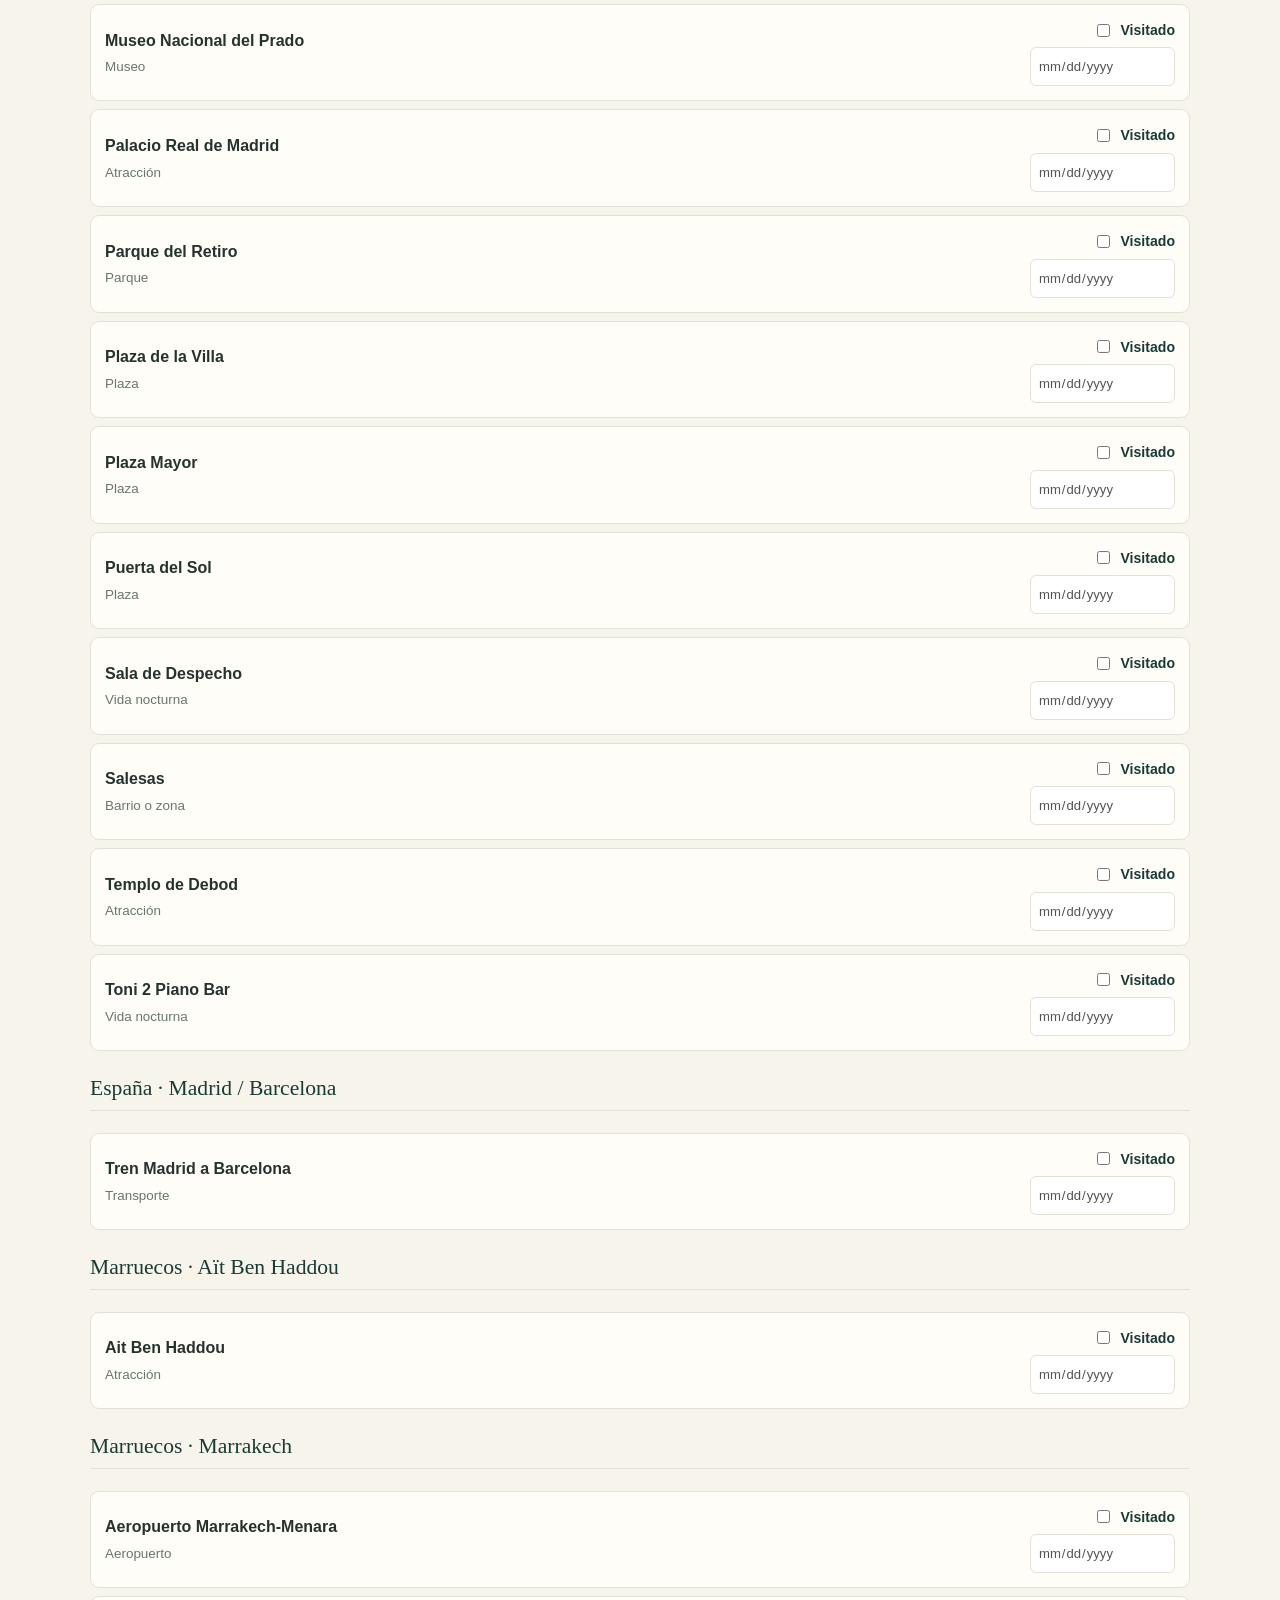
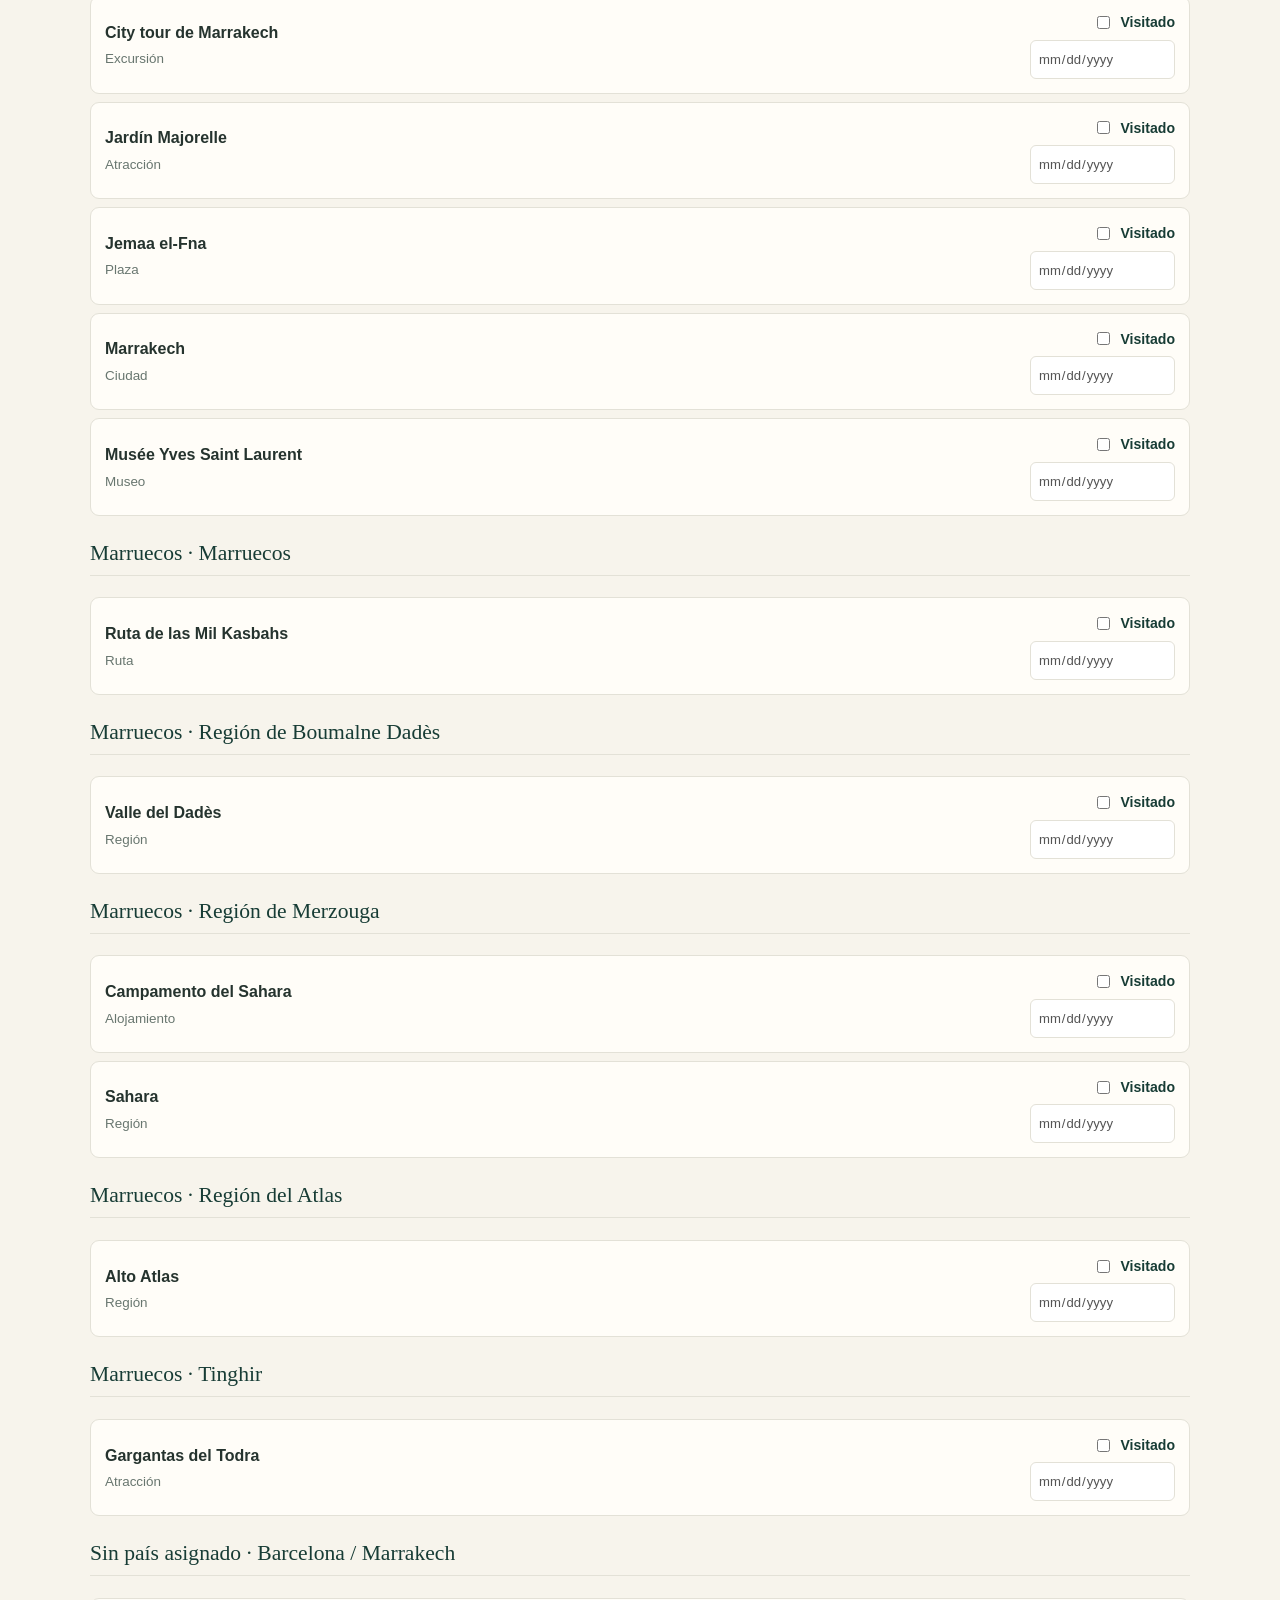
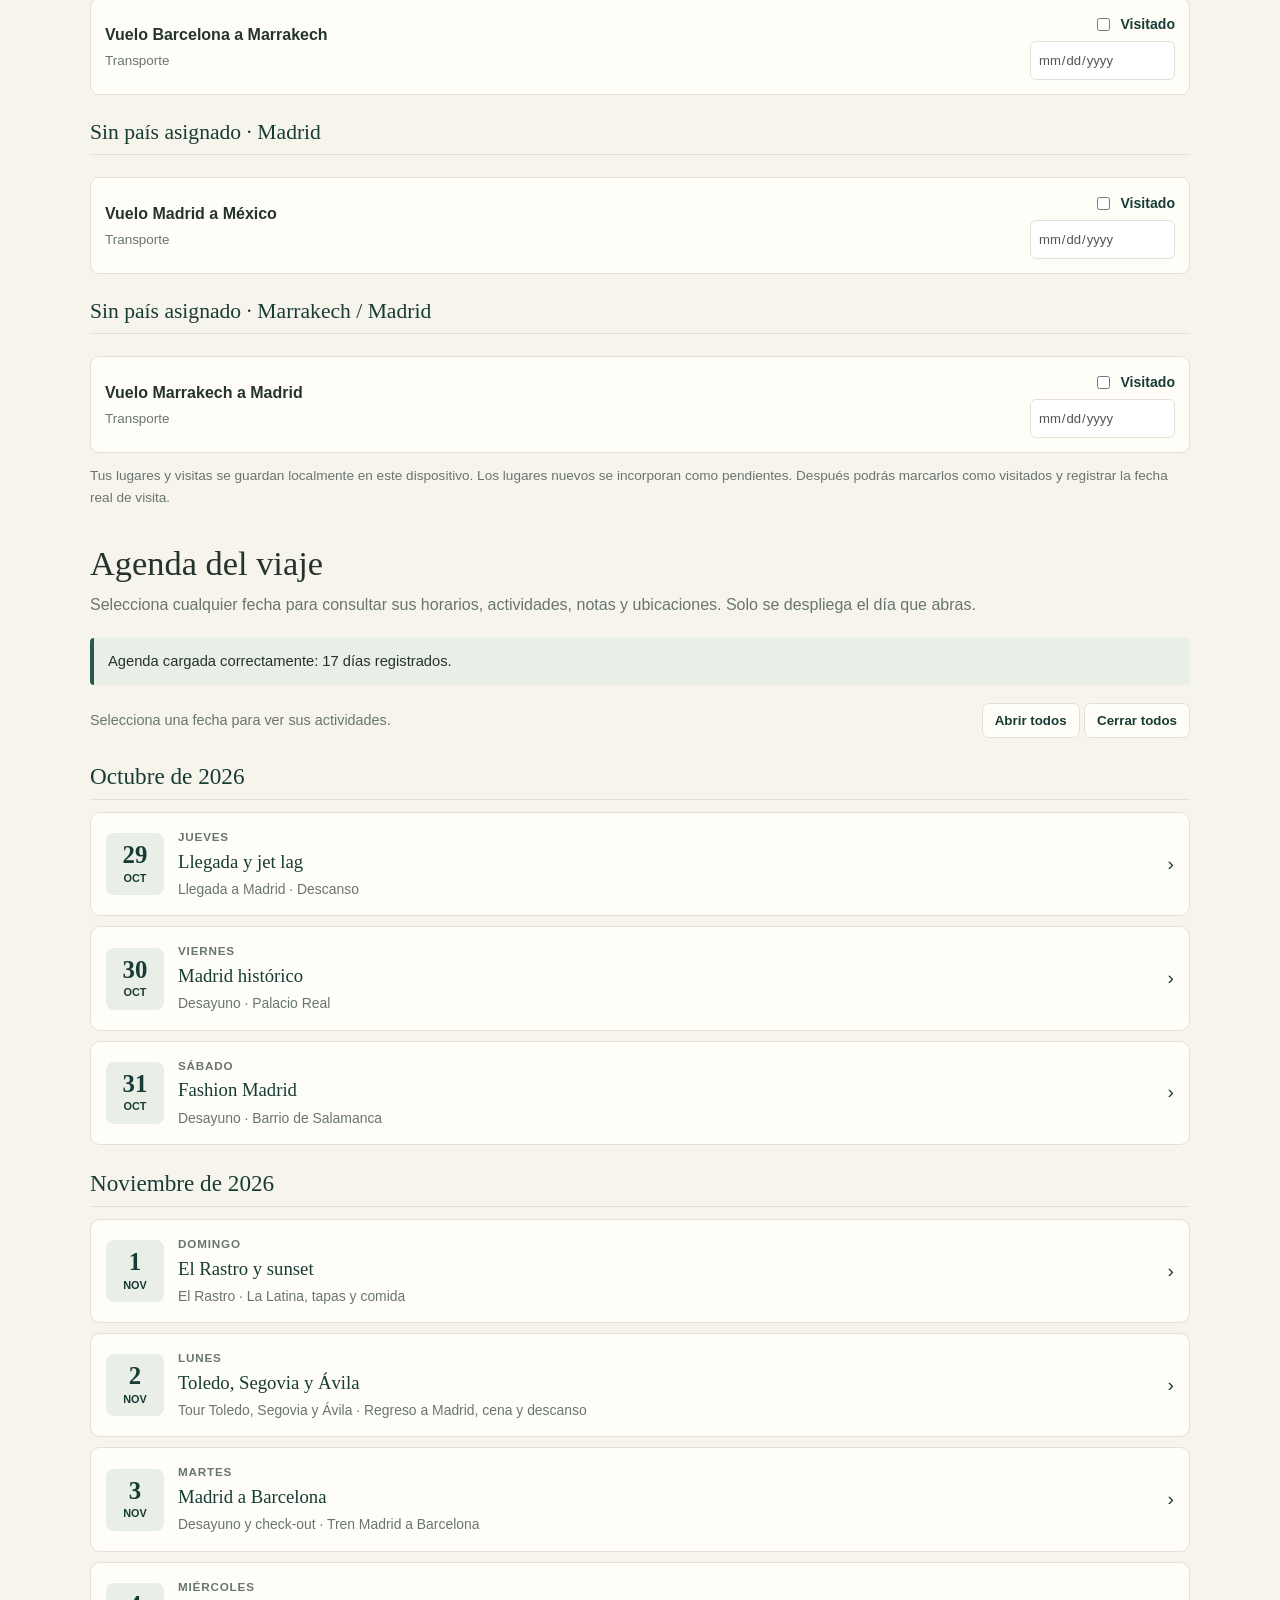
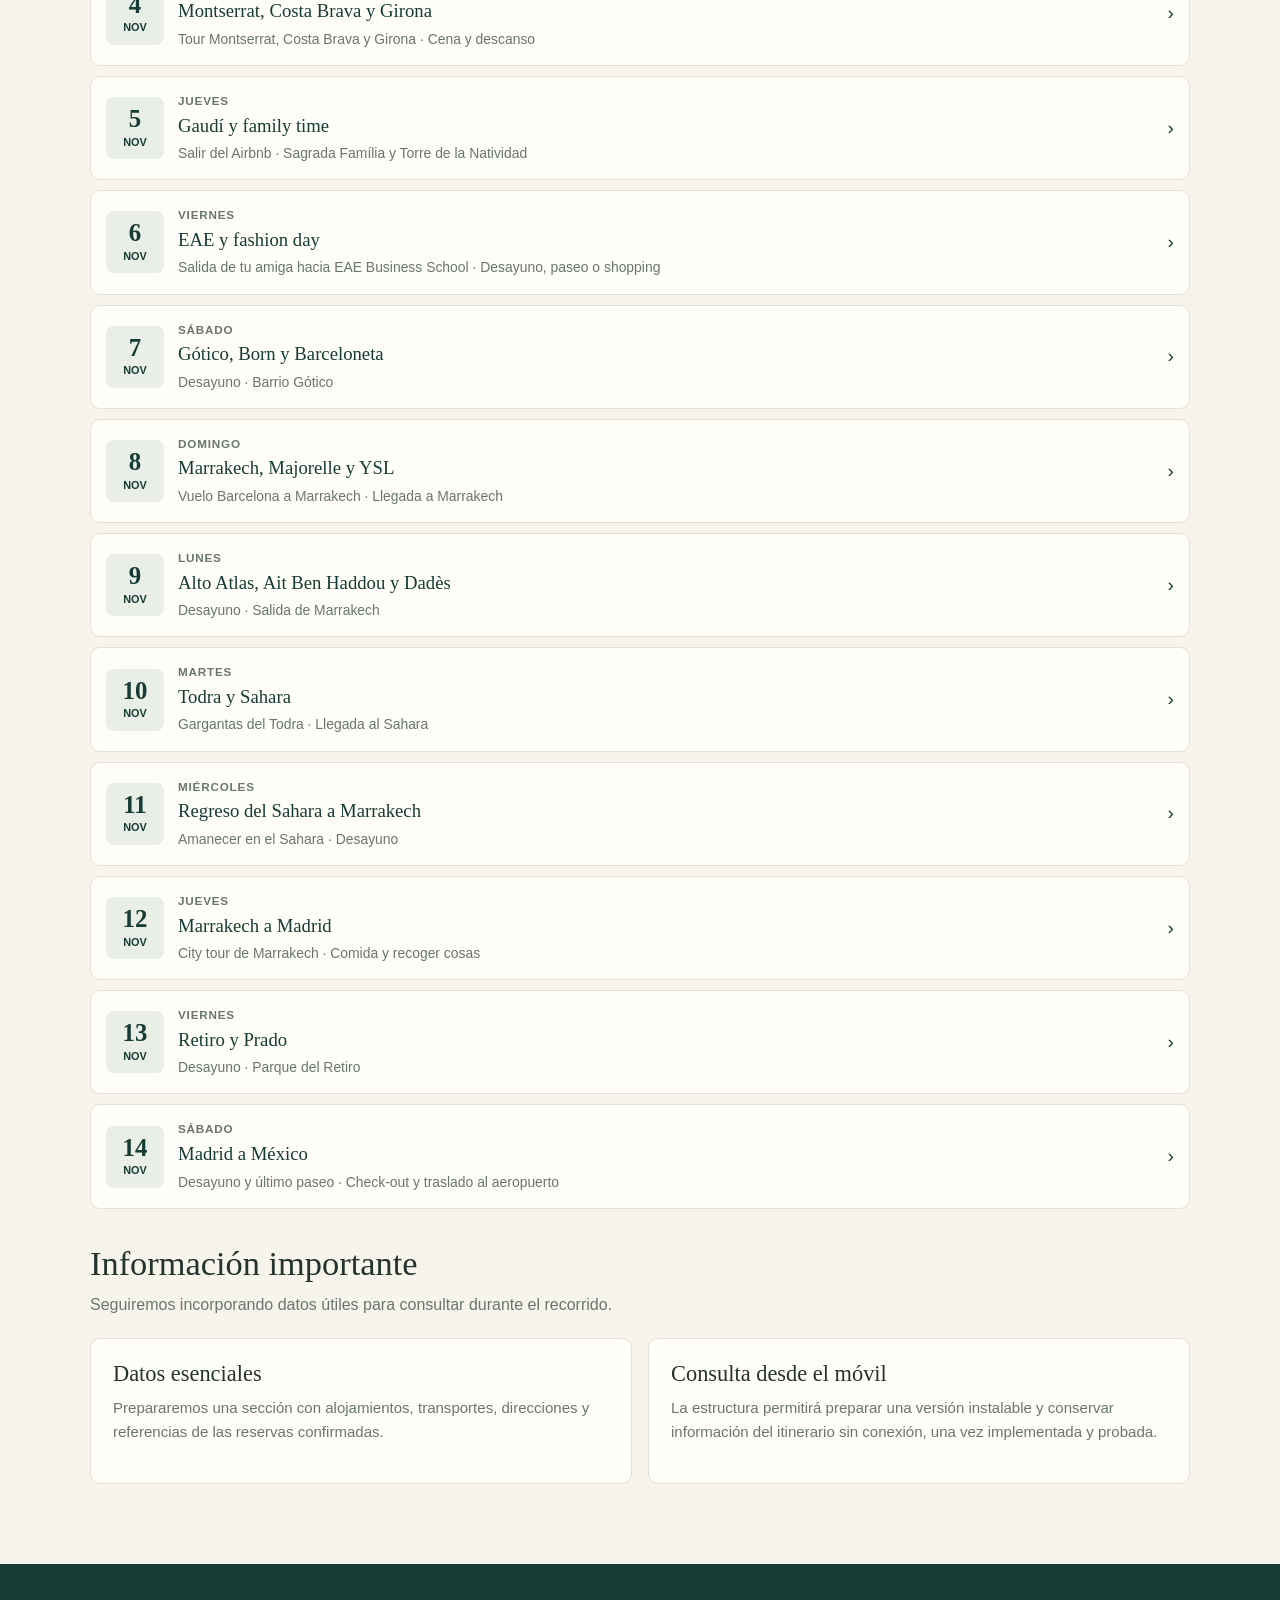
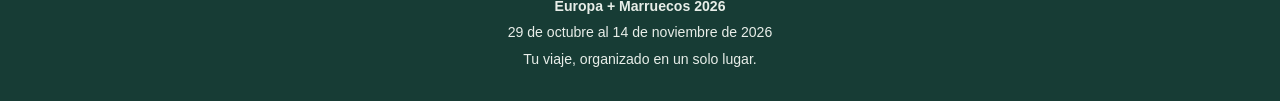
==== commit d8c07be1: "Refactor escapeHtml function for consistency" ====
--- a/index.html
+++ b/index.html
@@ -1308,17 +1308,17 @@
     const dayList = document.getElementById("dayList");
     const agendaCount = document.getElementById("agendaCount");
 
-    function escapeHtml(value) {
-      return String(value ?? "").replace(/[&<>"']/g, function (char) {
-        return {
-          "&": "&amp;",
-          "<": "&lt;",
-          ">": "&gt;",
-          '"': "&quot;",
-          "'": "&#39;"
-        }[char];
-      });
-    }
+   function escapeHtml(value) {
+  return String(value ?? "").replace(/[&<>"']/g, function (char) {
+    return {
+      "&": "&amp;",
+      "<": "&lt;",
+      ">": "&gt;",
+      '"': "&quot;",
+      "'": "&#39;"
+    }[char];
+  });
+}
 
     function getDays(data) {
       if (Array.isArray(data)) return data;
@@ -1738,16 +1738,14 @@
   return `${year}-${month}-${day}`;
 }
 
-
 function escapeBitacoraHtml(value) {
   return String(value ?? "")
     .replace(/&/g, "&amp;")
     .replace(/</g, "&lt;")
     .replace(/>/g, "&gt;")
     .replace(/"/g, "&quot;")
-    .replace(/'/g, "&#039;");
-}
-
+    .replace(/'/g, "&#39;");
+}
 
 function normalizeBitacoraSearch(value) {
   return String(value || "")
@@ -2619,13 +2617,14 @@
 document.getElementById("bitacoraConfirmAdd")
   .addEventListener("click", confirmBitacoraAdd);
 
-
 /* =====================================================
    INICIAR BITÁCORA
    ===================================================== */
 
 loadBitacora();
 
+    </script>
+    
 <!-- Estadísticas de visitas: GoatCounter -->
 <script
   data-goatcounter="https://ljcuenca.goatcounter.com/count"
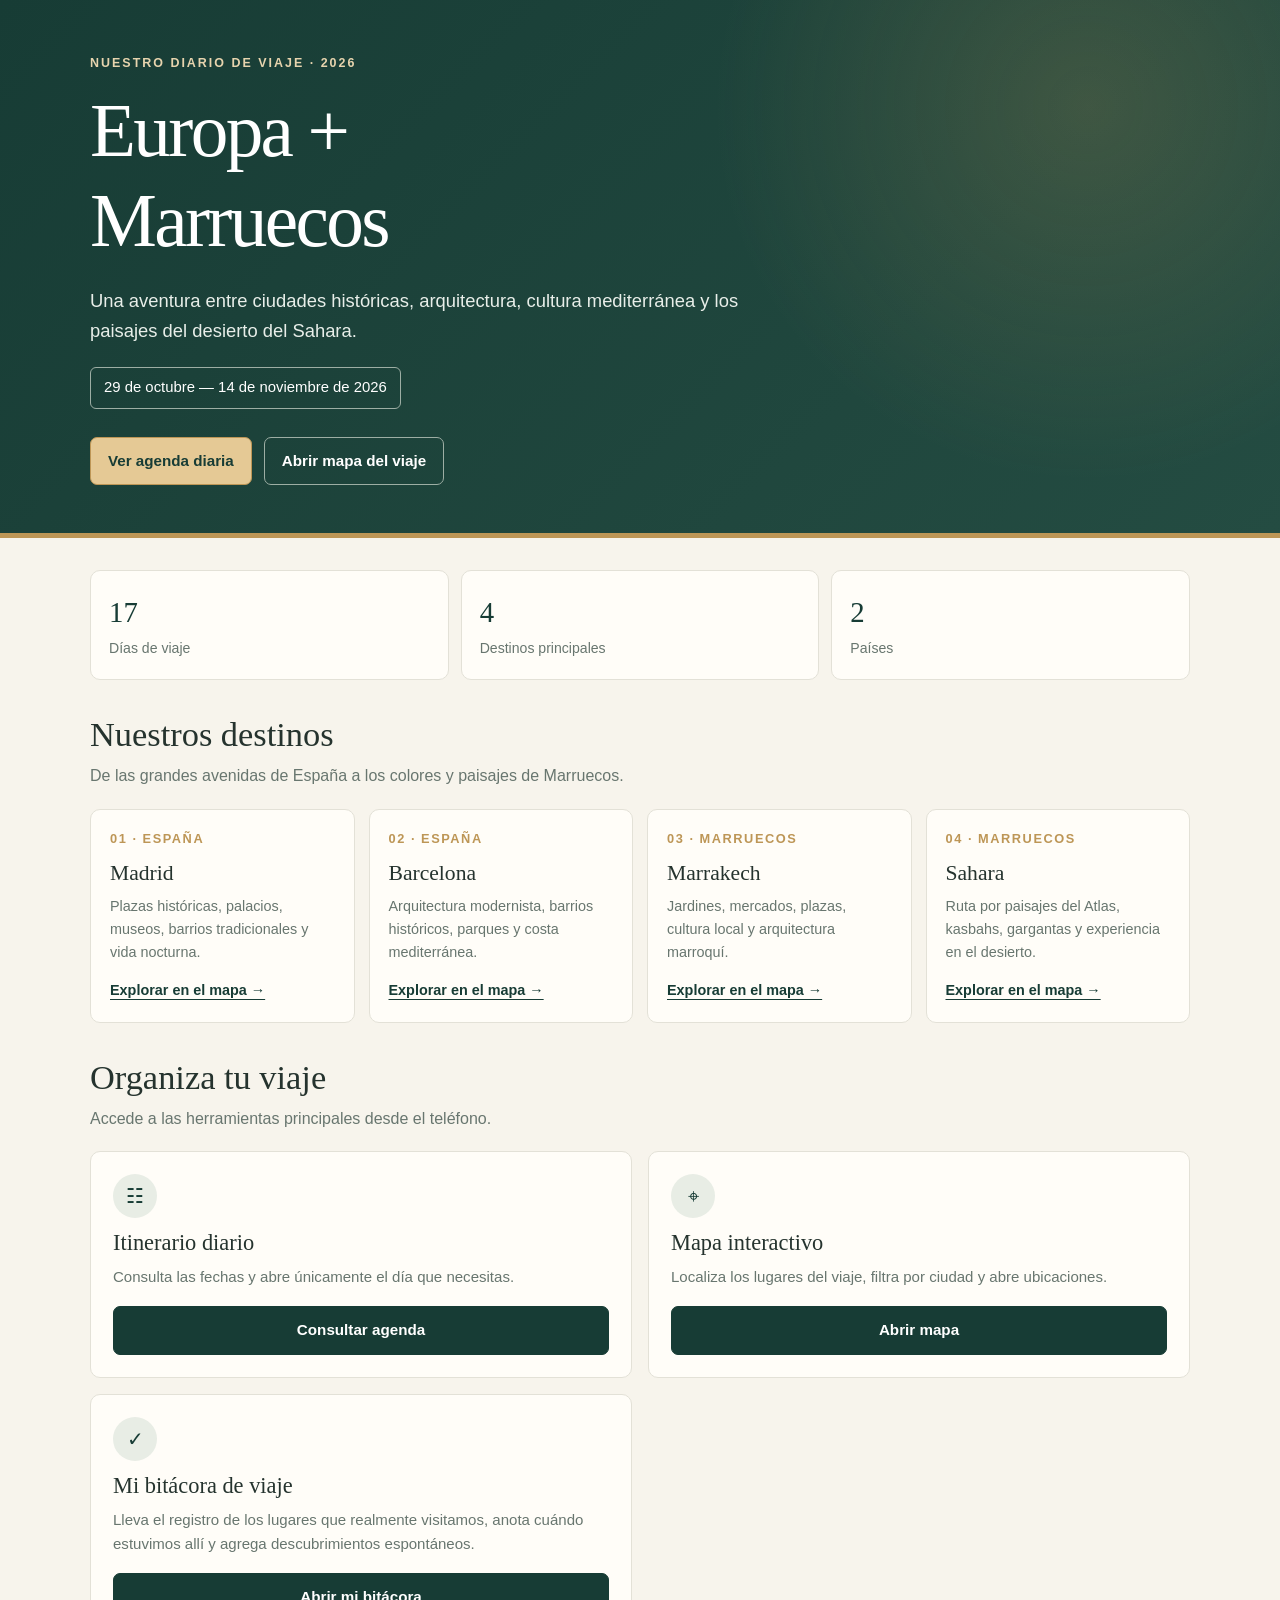
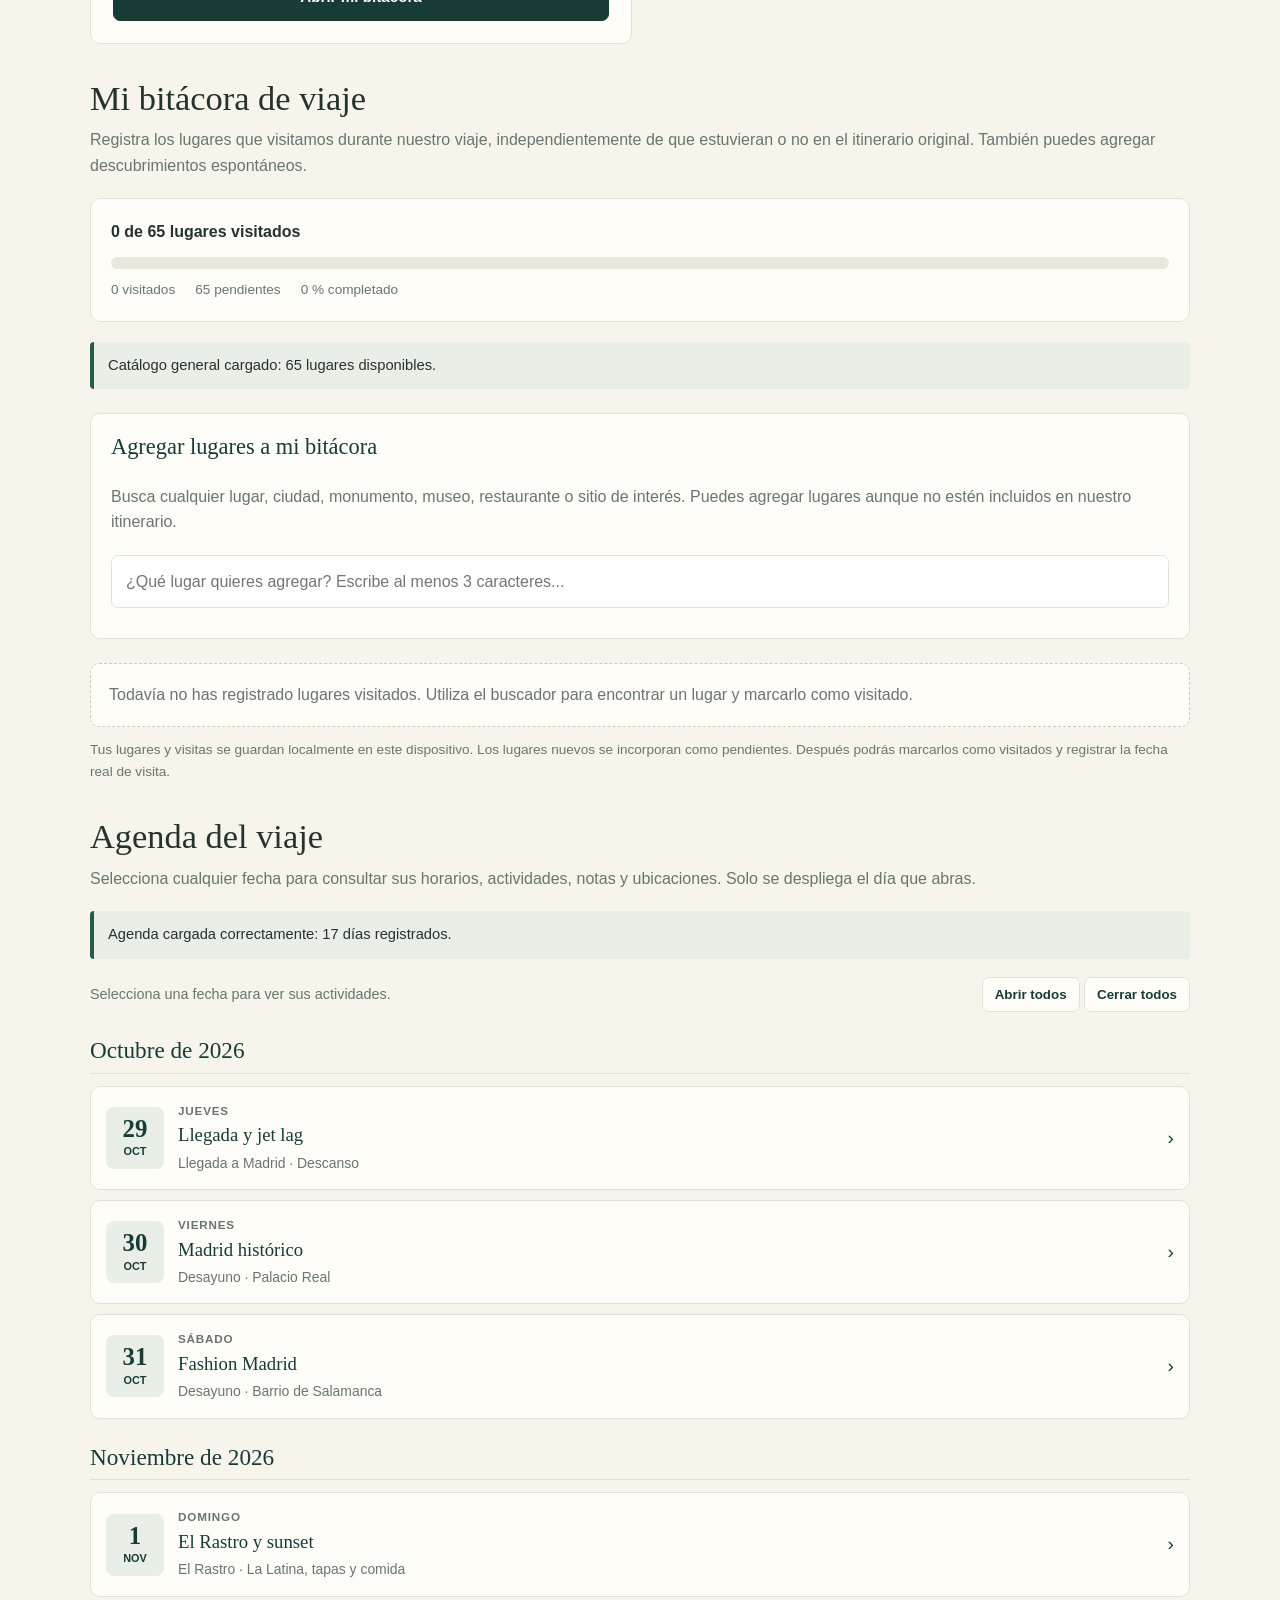
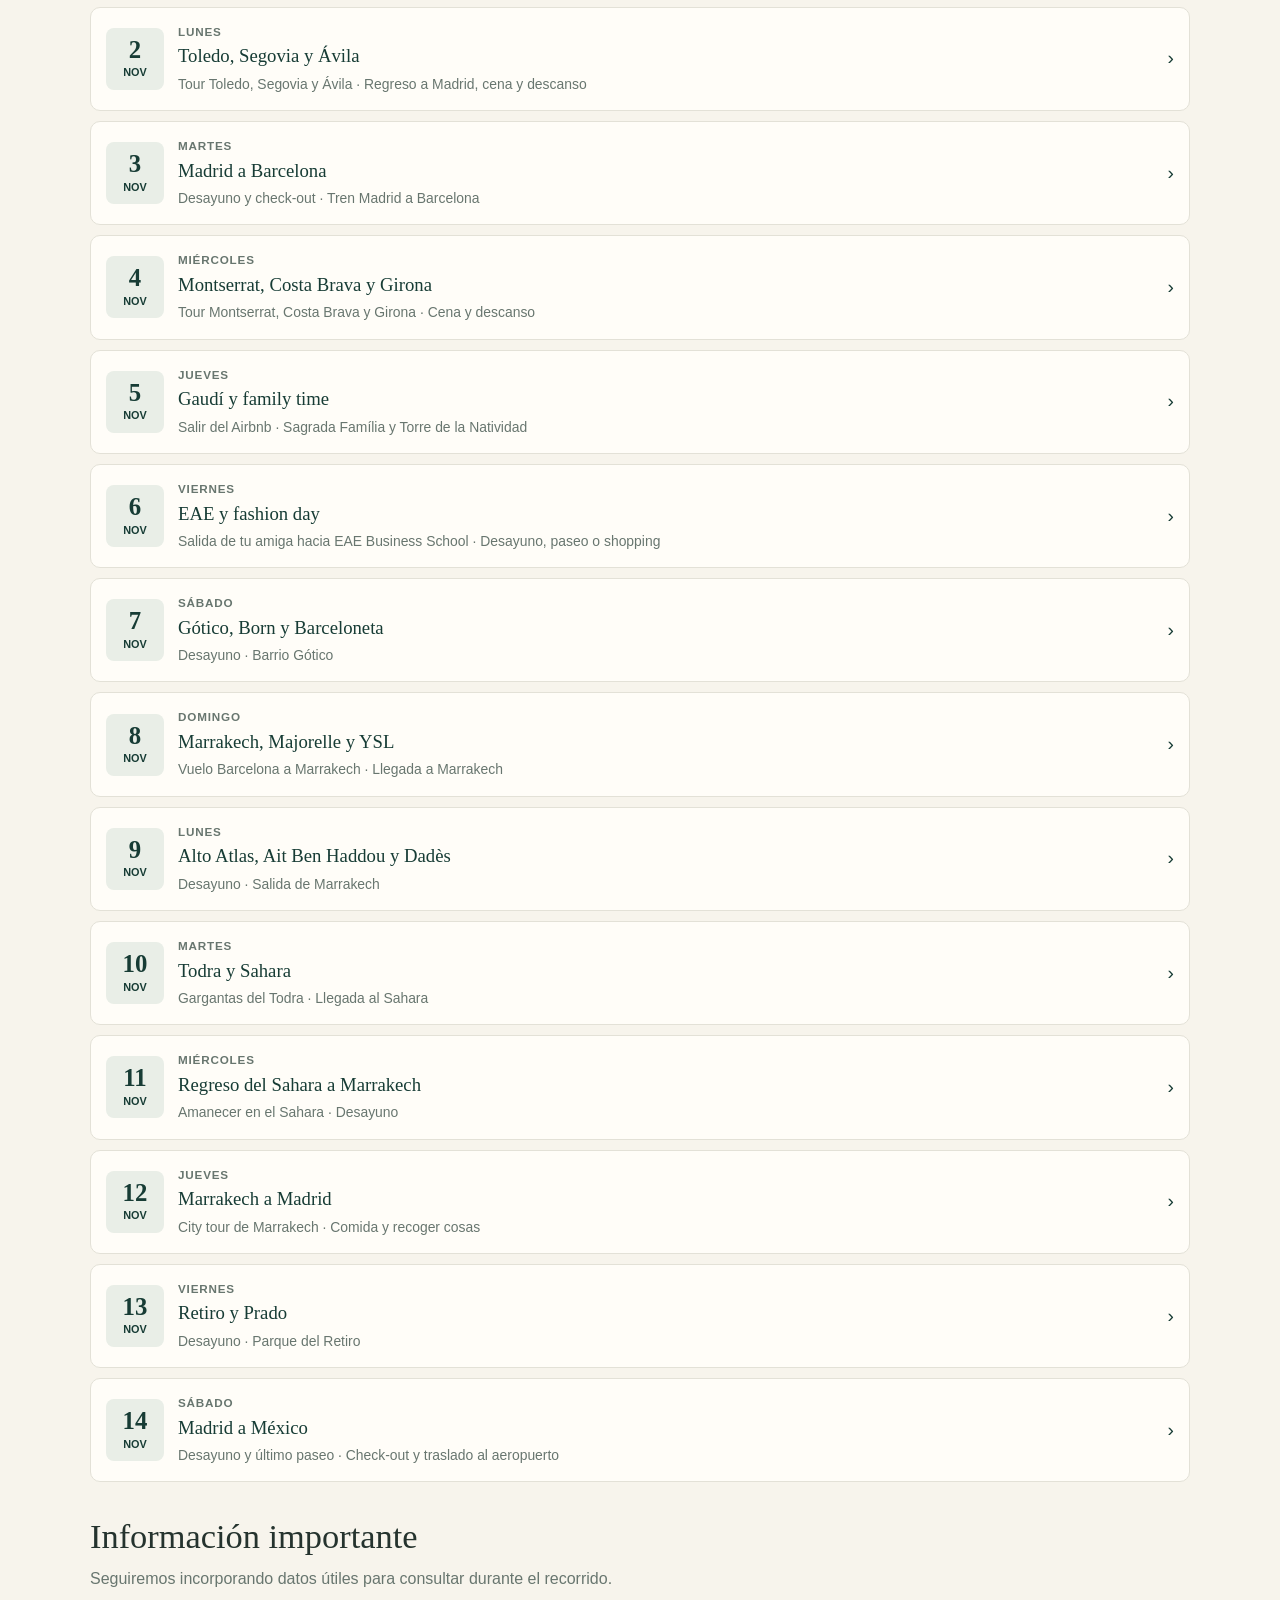
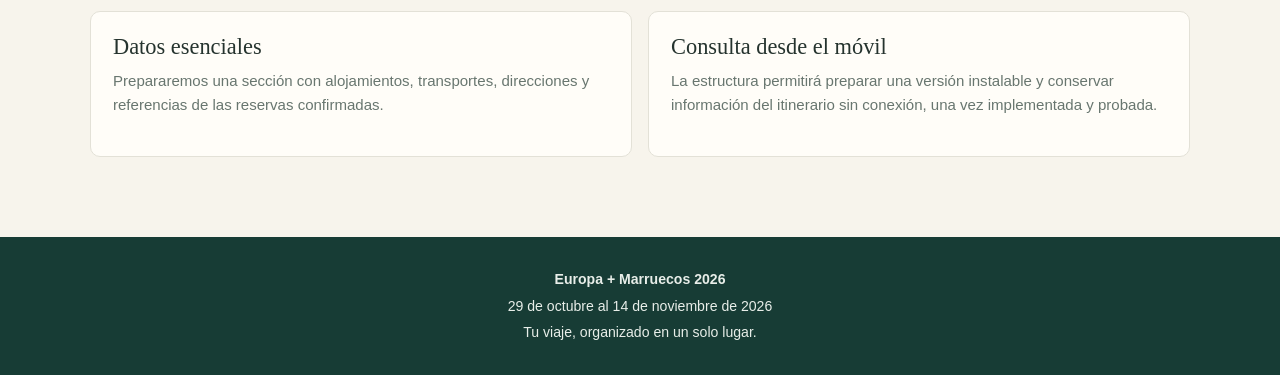
==== commit f8653e41: "Refactor bitacora add and render functions" ====
--- a/index.html
+++ b/index.html
@@ -2276,6 +2276,7 @@
    AGREGAR LUGAR COMO PENDIENTE
    ===================================================== */
 
+
 function confirmBitacoraAdd() {
 
   if (!bitacoraSelectedLocation) {
@@ -2284,12 +2285,25 @@
 
   const location = bitacoraSelectedLocation;
 
+  // Comprobar si el lugar ya existe en el catálogo.
   const duplicate = findBitacoraDuplicate(location);
 
-  if (duplicate) {
-
+  // Si ya existe, utilizamos su registro original.
+  const targetLocation = duplicate || location;
+  const targetId = targetLocation.id;
+
+  if (!targetId) {
     bitacoraStatus.textContent =
-      `"${duplicate.name}" ya existe en tu bitácora. No se agregó nuevamente.`;
+      "No se pudo identificar el lugar seleccionado.";
+
+    return;
+  }
+
+  // Evitar duplicar una visita ya registrada.
+  if (bitacoraData.visited[targetId]) {
+
+    bitacoraStatus.textContent =
+      `"${targetLocation.name}" ya está marcado como visitado.`;
 
     bitacoraSelected.hidden = true;
     bitacoraPhotonSearch.value = "";
@@ -2298,52 +2312,66 @@
     return;
   }
 
-  // El lugar se incorpora como pendiente.
-  // No se crea una entrada en visited.
-
-  bitacoraData.custom.push(location);
-
+  // Si es un lugar nuevo, incorporarlo al registro.
+  if (!duplicate) {
+    bitacoraData.custom.push(location);
+  }
+
+  // Registrar directamente como visitado.
+  bitacoraData.visited[targetId] = {
+    date: getLocalDate()
+  };
+
+  // Guardar los cambios.
   if (!saveBitacoraStorage()) {
 
-    bitacoraData.custom.pop();
+    if (!duplicate) {
+      bitacoraData.custom.pop();
+    }
+
+    delete bitacoraData.visited[targetId];
 
     return;
   }
 
+  // Limpiar la selección.
   bitacoraSelectedLocation = null;
 
   bitacoraPhotonSearch.value = "";
   bitacoraPhotonResults.innerHTML = "";
   bitacoraSelected.hidden = true;
 
+  // Actualizar la lista.
   renderBitacora();
 
   bitacoraStatus.textContent =
-    `"${location.name}" se agregó correctamente como pendiente.`;
+    `"${targetLocation.name}" se registró como visitado.`;
 }
 
 
 /* =====================================================
    LISTADO Y PROGRESO DE LA BITÁCORA
+   MOSTRAR EXCLUSIVAMENTE LUGARES VISITADOS
    ===================================================== */
 
 function renderBitacora() {
 
   const allLocations = getAllBitacoraLocations();
 
-  // Calcular lugares visitados y pendientes.
-  const visitedCount = allLocations.filter(location =>
+  // Obtener exclusivamente los lugares visitados.
+  const visitedLocations = allLocations.filter(location =>
     Boolean(bitacoraData.visited[location.id])
-  ).length;
-
+  );
+
+  const visitedCount = visitedLocations.length;
   const total = allLocations.length;
-
   const pendingCount = total - visitedCount;
 
   const percent = total
     ? Math.round((visitedCount / total) * 100)
     : 0;
 
+  // Actualizar indicadores de progreso.
   document.getElementById("bitacoraProgressText").textContent =
     `${visitedCount} de ${total} lugares visitados`;
 
@@ -2360,12 +2388,14 @@
     `${percent}%`;
 
 
-  if (!allLocations.length) {
+  // Si todavía no hay visitas.
+  if (!visitedLocations.length) {
 
     bitacoraList.innerHTML = `
       <div class="empty-state">
-        Todavía no hay lugares disponibles en la bitácora.
-        Puedes buscar y agregar nuevos lugares.
+        Todavía no has registrado lugares visitados.
+        Utiliza el buscador para encontrar un lugar
+        y marcarlo como visitado.
       </div>
     `;
 
@@ -2373,10 +2403,10 @@
   }
 
 
-  // Agrupar por país y ciudad.
+  // Agrupar únicamente lugares visitados por país y ciudad.
   const groups = new Map();
 
-  allLocations.forEach(location => {
+  visitedLocations.forEach(location => {
 
     const country = location.country || "Sin país asignado";
     const city = location.city || "Sin ciudad asignada";
@@ -2410,30 +2440,25 @@
 
       const visit = bitacoraData.visited[id];
 
-      const isVisited = Boolean(visit);
-
-      const dateValue = isVisited
-        ? visit.date || ""
-        : "";
-
       const safeId = escapeBitacoraHtml(id);
-
       const safeName = escapeBitacoraHtml(location.name);
 
       const category = escapeBitacoraHtml(
         getBitacoraCategory(location)
       );
 
+      const dateValue = visit.date || "";
+
       const sourceLabel =
         location.source === "photon"
-          ? " · Agregado desde búsqueda externa"
+          ? " · Búsqueda externa"
           : location.locationStatus === "user_added"
             ? " · Agregado manualmente"
             : "";
 
       return `
 
-        <article class="bitacora-item ${isVisited ? "visited" : ""}">
+        <article class="bitacora-item visited">
 
           <div>
 
@@ -2455,7 +2480,7 @@
                 type="checkbox"
                 class="bitacora-visited"
                 data-id="${safeId}"
-                ${isVisited ? "checked" : ""}
+                checked
               >
 
               Visitado
@@ -2467,7 +2492,6 @@
               class="bitacora-date"
               data-id="${safeId}"
               value="${escapeBitacoraHtml(dateValue)}"
-              ${isVisited ? "" : "disabled"}
               aria-label="Fecha real de visita de ${safeName}"
             >
 
@@ -2496,7 +2520,6 @@
   }).join("");
 
 }
-
 
 /* =====================================================
    MARCAR COMO VISITADO O PENDIENTE
